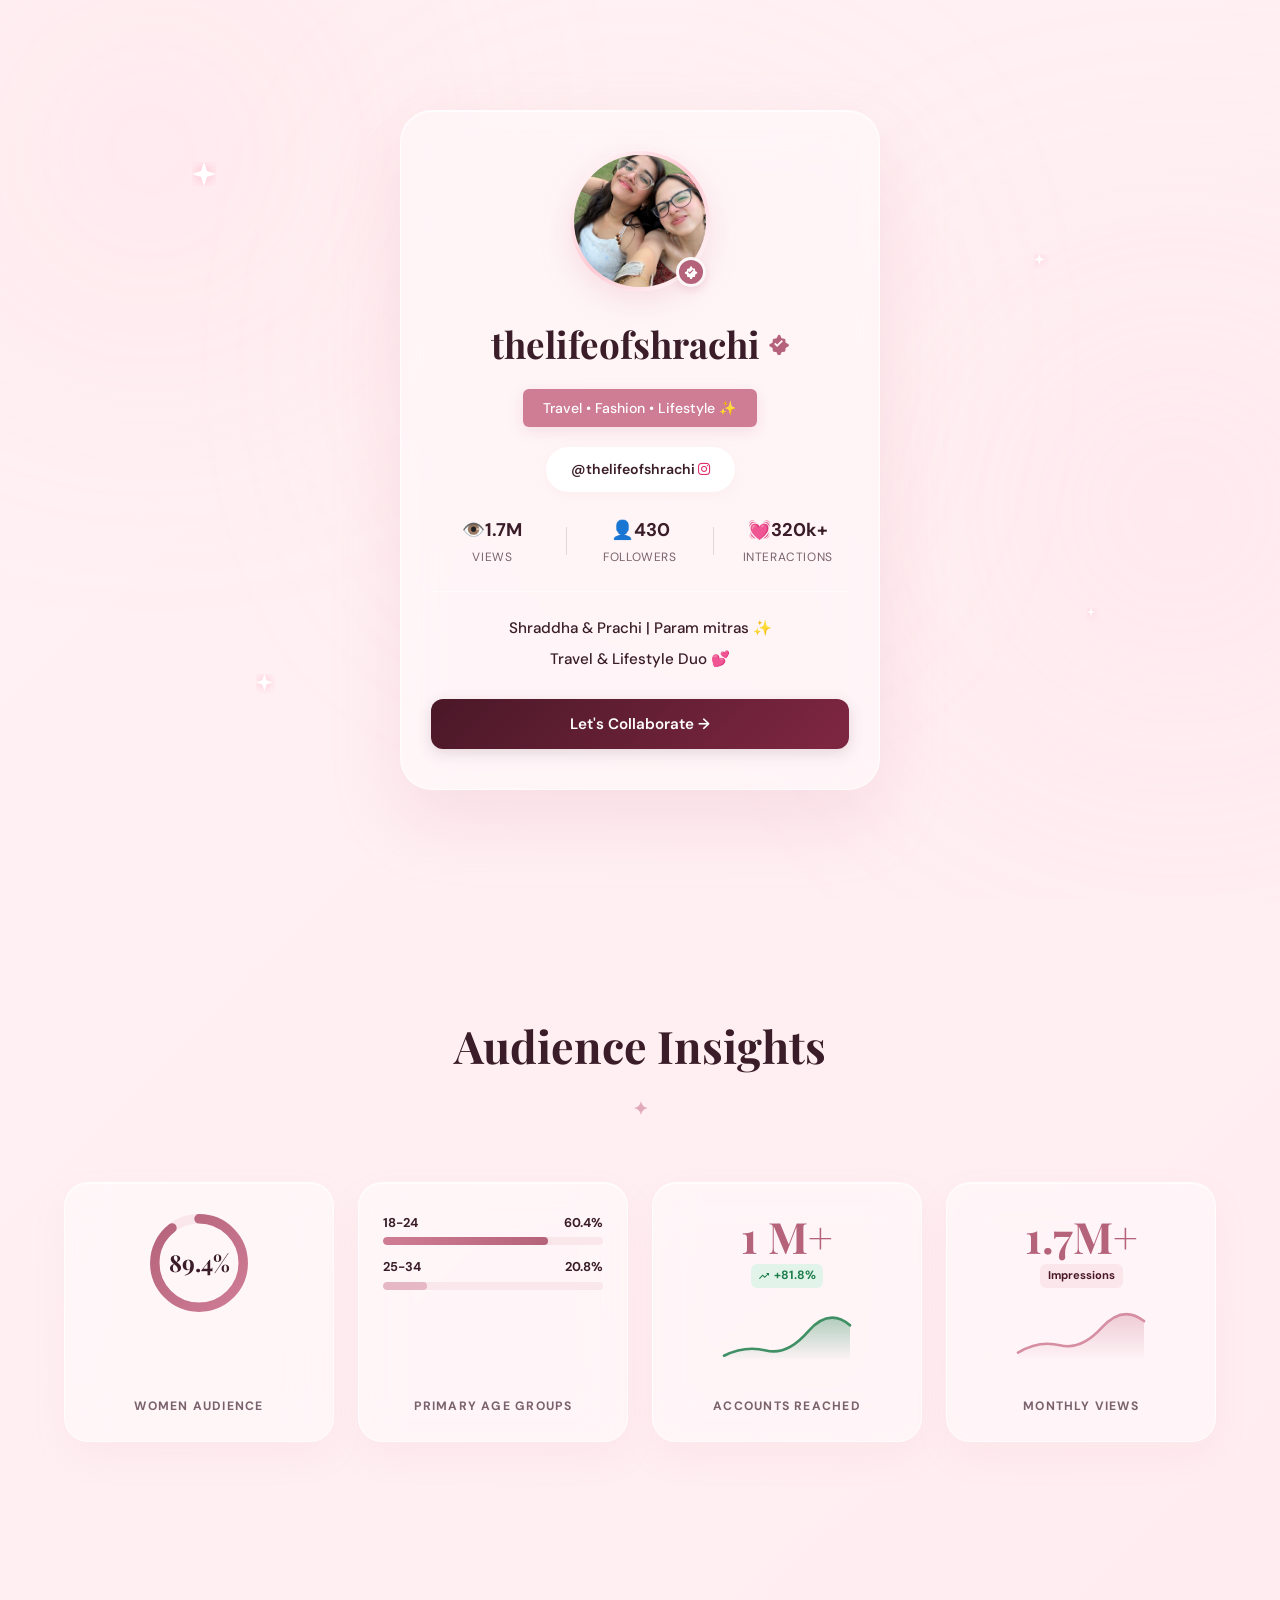
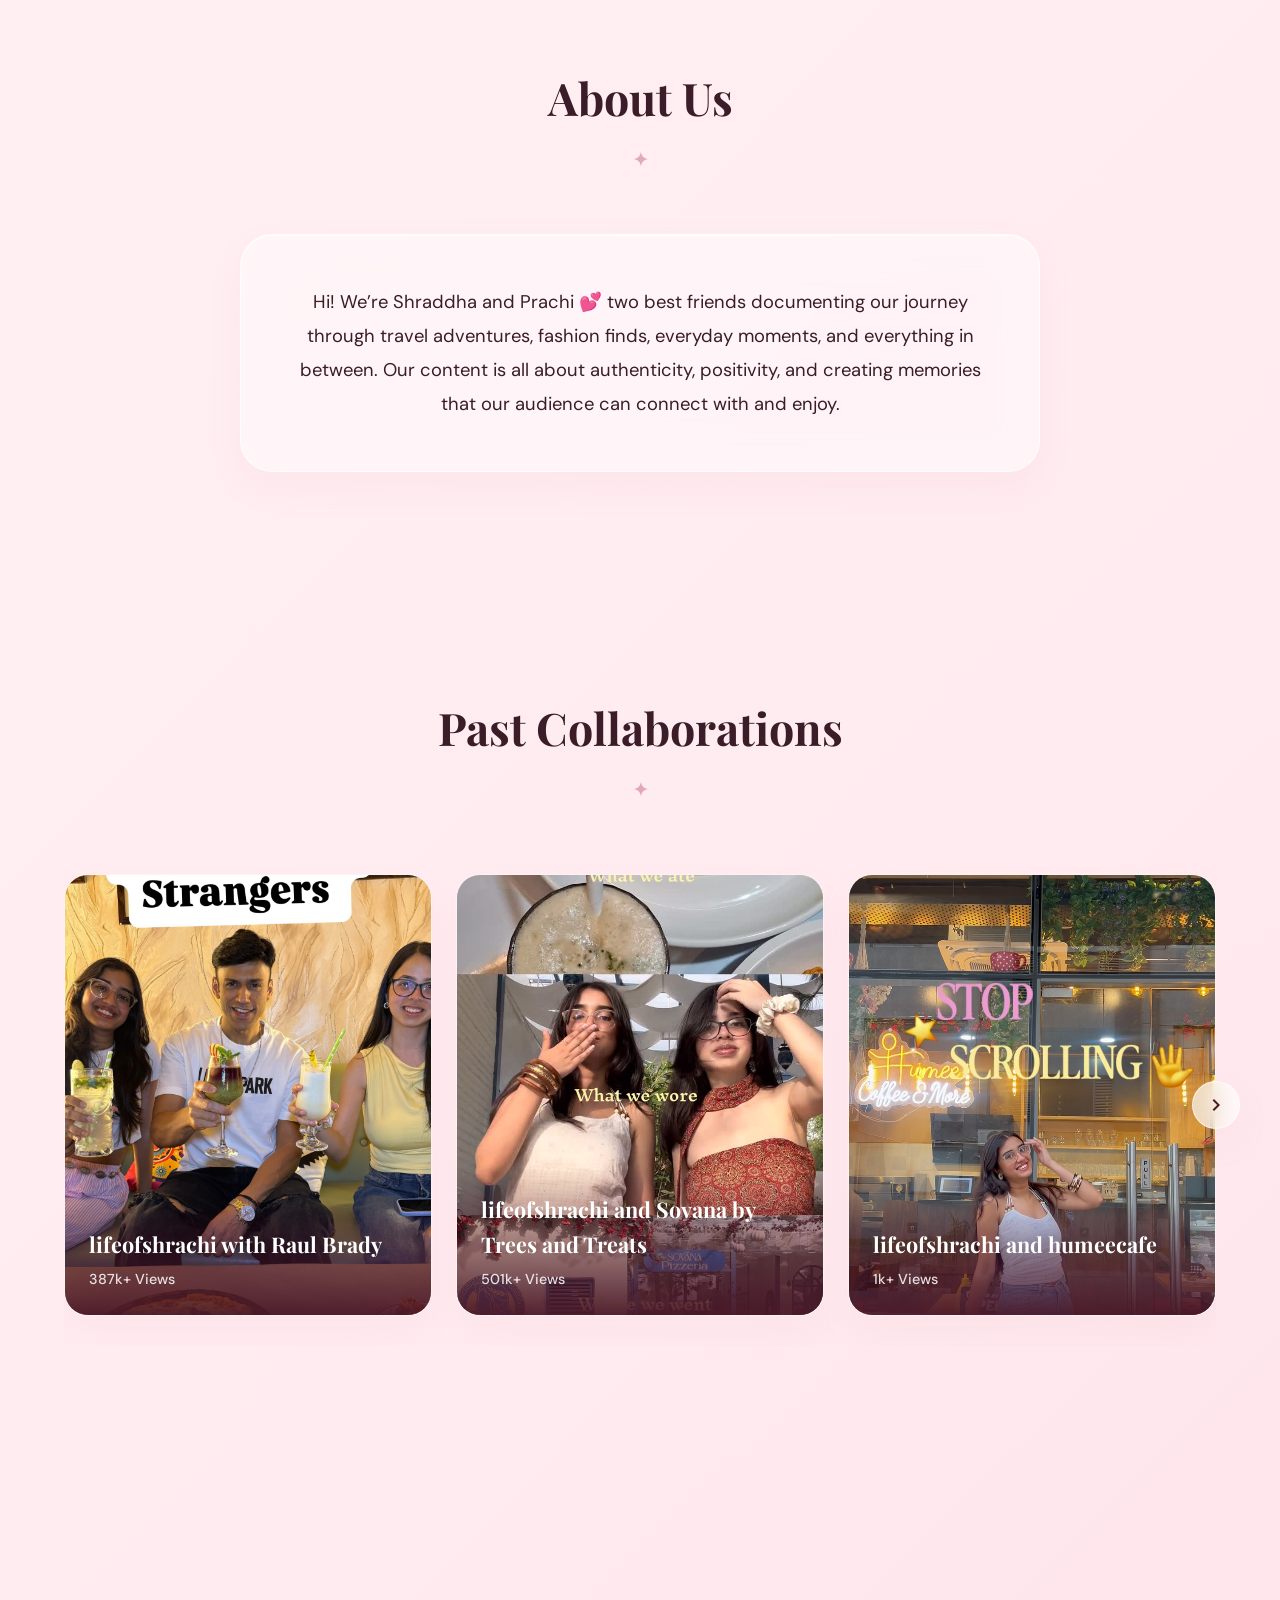
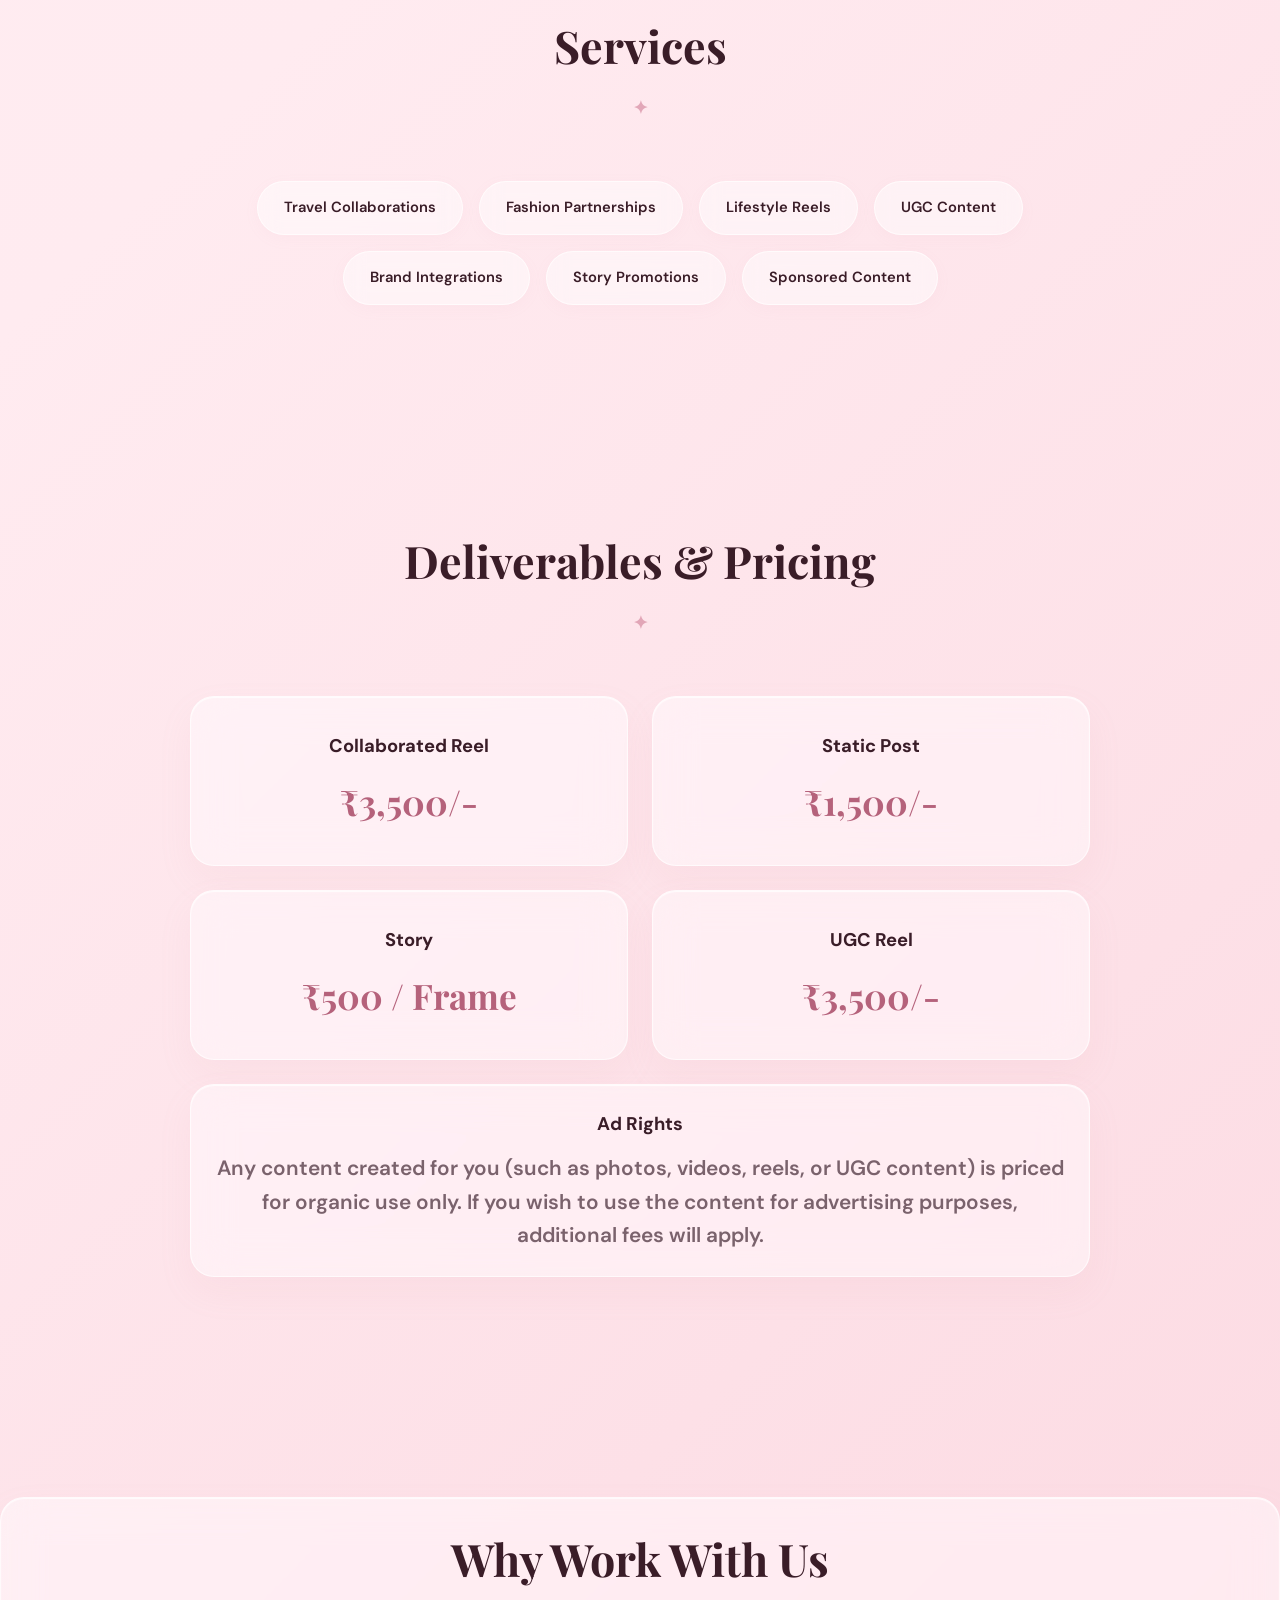
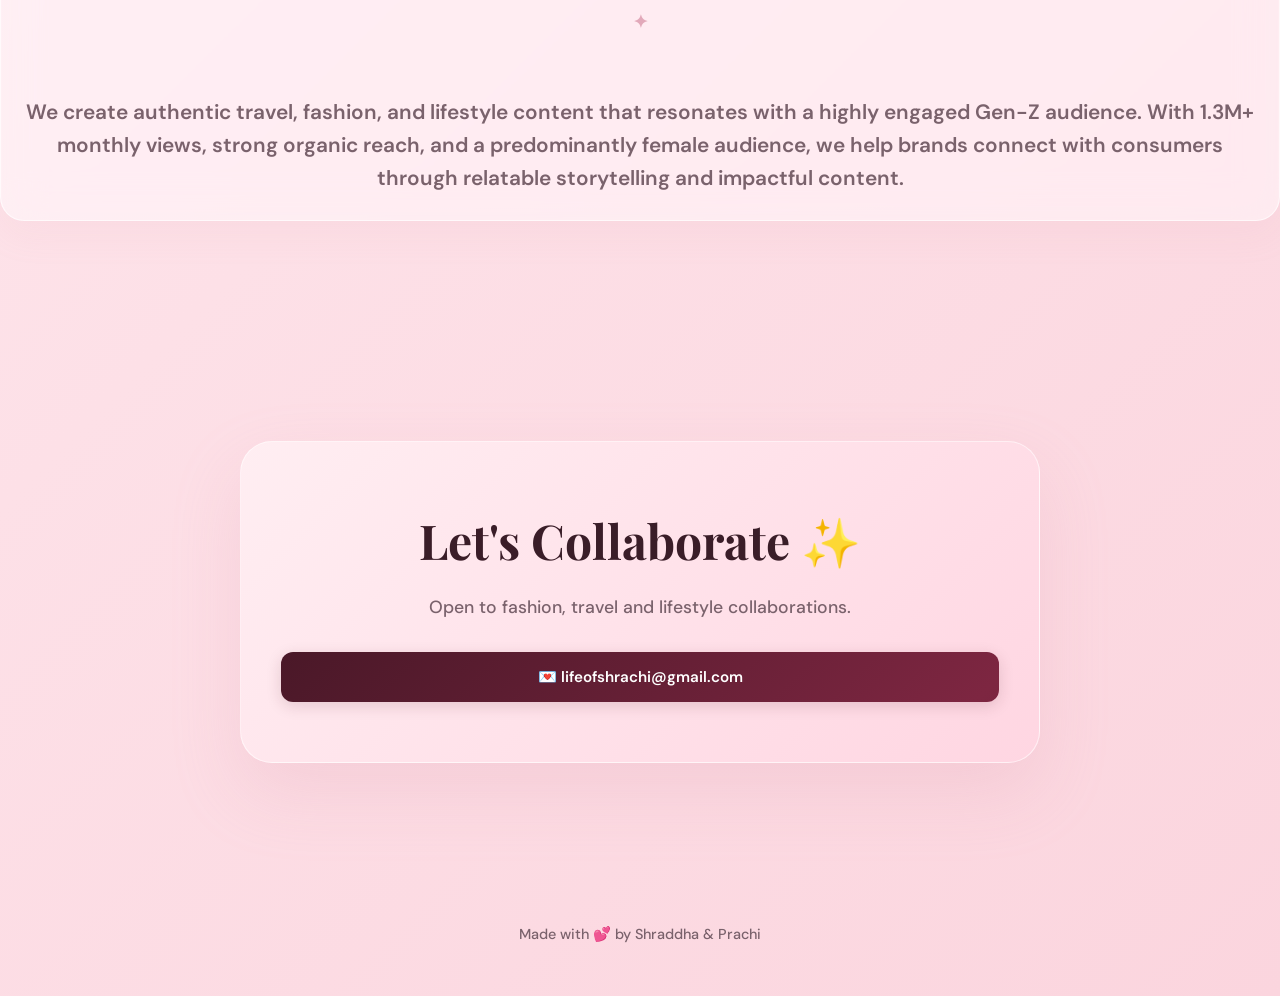
==== index.html @ a5fbb0be "content changes" ====
<!DOCTYPE html>
<html lang="en">

<head>

    <meta charset="UTF-8">

    <meta name="viewport" content="width=device-width, initial-scale=1.0">

    <title>
        thelifeofshrachi | Media Kit
    </title>

    <link rel="stylesheet" href="style.css">

    <link href="https://fonts.googleapis.com/css2?family=Playfair+Display:wght@400;600;700&family=DM+Sans:wght@300;400;500;600&display=swap" rel="stylesheet">

    <link rel="stylesheet" href="https://cdnjs.cloudflare.com/ajax/libs/font-awesome/6.5.1/css/all.min.css">

    <!-- favicon header below -->

    <link rel="icon" type="image/png" href="/favicon/favicon-96x96.png" sizes="96x96" />
    <link rel="icon" type="image/svg+xml" href="/favicon/favicon.svg" />
    <link rel="shortcut icon" href="/favicon/favicon.ico" />
    <link rel="apple-touch-icon" sizes="180x180" href="/favicon/favicon/apple-touch-icon.png" />
    <meta name="apple-mobile-web-app-title" content="MyWebSite" />
    <link rel="manifest" href="favicon/site.webmanifest" />
    
</head>

<body>

    <div class="ambient-orbs-container">
        <div class="ambient-orb orb-1"></div>
        <div class="ambient-orb orb-2"></div>
        <div class="ambient-orb orb-3"></div>
    </div>

    <!-- HERO SECTION -->

    <section class="hero">

        <div class="floating-sparkles">
            <!-- Custom SVG sparkles floating around the card -->
            <div class="sparkle sparkle-1">
                <svg viewBox="0 0 24 24" width="24" height="24">
                    <path fill="white" d="M12 0L15 9L24 12L15 15L12 24L9 15L0 12L9 9Z" />
                </svg>
            </div>
            <div class="sparkle sparkle-2">
                <svg viewBox="0 0 24 24" width="16" height="16">
                    <path fill="white" d="M8 0L10 6L16 8L10 10L8 16L6 10L0 8L6 6Z" />
                </svg>
            </div>
            <div class="sparkle sparkle-3">
                <svg viewBox="0 0 24 24" width="20" height="20">
                    <path fill="white" d="M10 0L12.5 7.5L20 10L12.5 12.5L10 20L7.5 12.5L0 10L7.5 7.5Z" />
                </svg>
            </div>
            <div class="sparkle sparkle-4">
                <svg viewBox="0 0 24 24" width="14" height="14">
                    <path fill="white" d="M7 0L8.75 5.25L14 7L8.75 8.75L7 14L5.25 8.75L0 7L5.25 5.25Z" />
                </svg>
            </div>
        </div>

        <div class="hero-card">
            <div class="avatar-container">
                <div class="avatar-wrap">
                    <img src="images/profilepic.jpeg" alt="thelifeofshrachi">
                </div>
                <div class="avatar-verified">
                    <svg viewBox="0 0 24 24" width="20" height="20" fill="currentColor">
                        <path
                            d="M12 2c-.6 0-1.1.4-1.3 1L9.7 5.1c-.2.5-.7.9-1.2 1L6.3 6.3c-.6.1-1.1.7-1.1 1.3l-.1 2.2c0 .5-.4 1-.9 1.2l-2 1c-.5.3-.8.8-.8 1.4s.3 1.1.8 1.4l2 1c.5.2.9.7.9 1.2l.1 2.2c0 .6.5 1.2 1.1 1.3l2.2.2c.5 0 1 .4 1.2.9l1 2.3c.3.5.8.8 1.4.8s1.1-.3 1.4-.8l1-2.3c.2-.5.7-.9 1.2-1l2.2-.2c.6-.1 1.1-.7 1.1-1.3l.1-2.2c0-.5.4-1 .9-1.2l2-1c.5-.3.8-.8.8-1.4s-.3-1.1-.8-1.4l-2-1c-.5-.2-.9-.7-.9-1.2l-.1-2.2c0-.6-.5-1.2-1.1-1.3l-2.2-.2c-.5 0-1-.4-1.2-.9l-1-2.3c-.3-.5-.8-.8-1.4-.8zm-2 13.4l-3.3-3.3 1.4-1.4 1.9 1.9 4.9-4.9 1.4 1.4-6.3 6.3z" />
                    </svg>
                </div>
            </div>

            <h1 class="hero-name">
                thelifeofshrachi
                <span class="verified">
                    <svg viewBox="0 0 24 24" width="24" height="24" fill="currentColor">
                        <path
                            d="M12 2c-.6 0-1.1.4-1.3 1L9.7 5.1c-.2.5-.7.9-1.2 1L6.3 6.3c-.6.1-1.1.7-1.1 1.3l-.1 2.2c0 .5-.4 1-.9 1.2l-2 1c-.5.3-.8.8-.8 1.4s.3 1.1.8 1.4l2 1c.5.2.9.7.9 1.2l.1 2.2c0 .6.5 1.2 1.1 1.3l2.2.2c.5 0 1 .4 1.2.9l1 2.3c.3.5.8.8 1.4.8s1.1-.3 1.4-.8l1-2.3c.2-.5.7-.9 1.2-1l2.2-.2c.6-.1 1.1-.7 1.1-1.3l.1-2.2c0-.5.4-1 .9-1.2l2-1c.5-.3.8-.8.8-1.4s-.3-1.1-.8-1.4l-2-1c-.5-.2-.9-.7-.9-1.2l-.1-2.2c0-.6-.5-1.2-1.1-1.3l-2.2-.2c-.5 0-1-.4-1.2-.9l-1-2.3c-.3-.5-.8-.8-1.4-.8zm-2 13.4l-3.3-3.3 1.4-1.4 1.9 1.9 4.9-4.9 1.4 1.4-6.3 6.3z" />
                    </svg>
                </span>
            </h1>

            <div class="hero-subtitle">
                Travel • Fashion • Lifestyle ✨
            </div>

            <div class="handle-wrap">
                <a href="https://instagram.com/thelifeofshrachi" target="_blank" class="handle-pill">
                    @thelifeofshrachi 
                    <i class="fab fa-instagram"></i>
                </a>
            </div>

            <div class="quick-stats">
                <div class="quick-stat">
                    <div class="stat-main">
                        <strong>👁️1.7M</strong>
                    </div>
                    <span>Views</span>
                </div>

                <div class="stat-divider"></div>

                <div class="quick-stat">
                    <div class="stat-main">
                        <strong>👤430</strong>
                    </div>
                    <span>Followers</span>
                </div>

                <div class="stat-divider"></div>

                <div class="quick-stat">
                    <div class="stat-main">
                        <strong>💓320k+</strong>
                    </div>
                    <span>Interactions</span>
                </div>
            </div>

            <div class="card-divider"></div>

            <div class="bio-text">
                <p>Shraddha & Prachi | Param mitras ✨</p>
                <p>Travel & Lifestyle Duo 💕</p>
            </div>

            <a href="https://ig.me/m/thelifeofshrachi"
            target="_blank"
            class="hero-btn">
            Let's Collaborate →
            </a>
        </div>

    </section>



    <!-- AUDIENCE -->

    <section class="audience-section reveal">

        <div class="container">

            <h2 class="section-title">

                Audience Insights

            </h2>

            <div class="audience-grid">

                <div class="audience-card demographic-card">

                    <div class="demographic-chart">
                        <svg viewBox="0 0 36 36" class="circular-chart rose">
                            <defs>
                                <linearGradient id="roseGradient" x1="0%" y1="0%" x2="100%" y2="100%">
                                    <stop offset="0%" stop-color="#b5627b" />
                                    <stop offset="100%" stop-color="#cf7c95" />
                                </linearGradient>
                            </defs>
                            <path class="circle-bg"
                                d="M18 2.0845 a 15.9155 15.9155 0 0 1 0 31.831 a 15.9155 15.9155 0 0 1 0 -31.831"
                                fill="none" />
                            <path class="circle" stroke="url(#roseGradient)" stroke-dasharray="89.4, 100"
                                d="M18 2.0845 a 15.9155 15.9155 0 0 1 0 31.831 a 15.9155 15.9155 0 0 1 0 -31.831"
                                fill="none" />
                        </svg>
                        <div class="chart-percentage">89.4%</div>
                    </div>

                    <p>
                        Women Audience
                    </p>

                </div>

                <div class="audience-card age-card">

                    <div class="age-distribution">
                        <div class="age-bar-wrap">
                            <div class="age-info">
                                <span class="age-label">18-24</span>
                                <span class="age-val">60.4%</span>
                            </div>
                            <div class="age-track">
                                <div class="age-bar bar-1"></div>
                            </div>
                        </div>
                        <div class="age-bar-wrap">
                            <div class="age-info">
                                <span class="age-label">25-34</span>
                                <span class="age-val">20.8%</span>
                            </div>
                            <div class="age-track">
                                <div class="age-bar bar-2"></div>
                            </div>
                        </div>
                    </div>

                    <p>
                        Primary Age Groups
                    </p>

                </div>

                <div class="audience-card stat-detail-card">

                    <div class="stat-highlight">
                        <div class="stat-num">1 M+</div>
                        <div class="stat-trend-wrap">
                            <svg class="trend-icon" viewBox="0 0 24 24" width="12" height="12" fill="currentColor">
                                <path d="M16 6l2.29 2.29-4.88 4.88-4-4L2 16.59 3.41 18l6-6 4 4 6.3-6.29L22 12V6h-6z" />
                            </svg>
                            <span>+81.8%</span>
                        </div>
                    </div>

                    <div class="stat-sparkline">
                        <svg viewBox="0 0 120 40" class="sparkline-chart green">
                            <defs>
                                <linearGradient id="greenSparkGradient" x1="0%" y1="0%" x2="0%" y2="100%">
                                    <stop offset="0%" stop-color="rgba(30, 126, 76, 0.4)" />
                                    <stop offset="100%" stop-color="rgba(30, 126, 76, 0)" />
                                </linearGradient>
                            </defs>
                            <path class="sparkline-fill" d="M0,35 Q20,25 40,30 T80,12 T120,6 L120,40 L0,40 Z"
                                fill="url(#greenSparkGradient)" />
                            <path class="sparkline-line" d="M0,35 Q20,25 40,30 T80,12 T120,6" fill="none"
                                stroke="#1e7e4c" stroke-width="2.5" stroke-linecap="round" />
                        </svg>
                    </div>

                    <p>
                        Accounts Reached
                    </p>

                </div>

                <div class="audience-card stat-detail-card">

                    <div class="stat-highlight">
                        <div class="stat-num">1.7M+</div>
                        <div class="stat-badge-wrap">
                            <span>Impressions</span>
                        </div>
                    </div>

                    <div class="stat-sparkline">
                        <svg viewBox="0 0 120 40" class="sparkline-chart rose">
                            <defs>
                                <linearGradient id="roseSparkGradient" x1="0%" y1="0%" x2="0%" y2="100%">
                                    <stop offset="0%" stop-color="rgba(207, 124, 149, 0.4)" />
                                    <stop offset="100%" stop-color="rgba(207, 124, 149, 0)" />
                                </linearGradient>
                            </defs>
                            <path class="sparkline-fill" d="M0,32 Q20,20 40,25 T80,8 T120,2 L120,40 L0,40 Z"
                                fill="url(#roseSparkGradient)" />
                            <path class="sparkline-line" d="M0,32 Q20,20 40,25 T80,8 T120,2" fill="none"
                                stroke="#cf7c95" stroke-width="2.5" stroke-linecap="round" />
                        </svg>
                    </div>

                    <p>
                        Monthly Views
                    </p>

                </div>

            </div>

        </div>

    </section>

    <!-- ABOUT -->

    <section class="about-section reveal">

        <div class="container">

            <h2 class="section-title">

                About Us

            </h2>

            <div class="about-card">

                <p>

                    Hi! We’re Shraddha and Prachi 💕 two best friends documenting our journey through travel
                    adventures,
                    fashion finds, everyday moments, and everything in between. Our content is all about authenticity,
                    positivity, and creating memories that our audience can connect with and enjoy.

                </p>

            </div>

        </div>

    </section>

    <!-- PAST COLLABORATIONS -->

    <section class="collaboration-section reveal">

        <div class="container carousel-container">

            <h2 class="section-title">

                Past Collaborations

            </h2>

            <div class="carousel-wrapper">
                <button class="carousel-btn prev-btn" aria-label="Previous Reel">
                    <svg viewBox="0 0 24 24" width="24" height="24">
                        <path fill="currentColor" d="M15.41 16.59L10.83 12l4.58-4.59L14 6l-6 6 6 6 1.41-1.41z"/>
                    </svg>
                </button>

                <div class="reels-carousel">

                    <!-- 1st REEL -->
                    <a href="https://www.instagram.com/reel/DY9oxuLJYmg/?utm_source=ig_web_copy_link&igsh=MzRlODBiNWFlZA=="
                        target="_blank" class="reel-card">
                        <img src="/images/reel1.jpg" alt="Reel">
                        <div class="reel-play-btn">
                            <svg viewBox="0 0 24 24" fill="currentColor" width="20" height="20">
                                <path d="M8 5v14l11-7z" />
                            </svg>
                        </div>
                        <div class="reel-content">
                            <h3>lifeofshrachi with Raul Brady</h3>
                            <p>387k+ Views</p>
                        </div>
                    </a>

                    <!-- 2nd REEL -->
                    <a href="https://www.instagram.com/reel/DYhq8gpTZqc/?utm_source=ig_web_copy_link&igsh=MzRlODBiNWFlZA=="
                        target="_blank" class="reel-card">
                        <img src="/images/reel2.jpg" alt="Reel">
                        <div class="reel-play-btn">
                            <svg viewBox="0 0 24 24" fill="currentColor" width="20" height="20">
                                <path d="M8 5v14l11-7z" />
                            </svg>
                        </div>
                        <div class="reel-content">
                            <h3>lifeofshrachi and Sovana by Trees and Treats</h3>
                            <p>501k+ Views</p>
                        </div>
                    </a>

                    <!-- 3rd REEL -->
                    <a href="https://www.instagram.com/reel/DaqIBjuzVlV/?utm_source=ig_web_copy_link&igsh=MzRlODBiNWFlZA=="
                        target="_blank" class="reel-card">
                        <img src="/images/reel3.jpg" alt="Reel">
                        <div class="reel-play-btn">
                            <svg viewBox="0 0 24 24" fill="currentColor" width="20" height="20">
                                <path d="M8 5v14l11-7z" />
                            </svg>
                        </div>
                        <div class="reel-content">
                            <h3>lifeofshrachi and humeecafe</h3>
                            <p>1k+ Views</p>
                        </div>
                    </a>

                    <!-- 4th REEL -->
                    <a href="https://www.instagram.com/reel/DcJWKwgzpjs/?utm_source=ig_web_copy_link&igsh=MzRlODBiNWFlZA==&igsi=MzRlODBiNWFlZA=="
                        target="_blank" class="reel-card">
                        <img src="/images/reel4.jpg" alt="Reel">
                        <div class="reel-play-btn">
                            <svg viewBox="0 0 24 24" fill="currentColor" width="20" height="20">
                                <path d="M8 5v14l11-7z" />
                            </svg>
                        </div>
                        <div class="reel-content">
                            <h3>lifeofshrachi and Café Roastique</h3>
                            <p>1k+ Views</p>
                        </div>
                    </a>

                    <!-- 5th REEL -->
                    <a href="https://www.instagram.com/reel/DcQwjjOzTO1/?utm_source=ig_web_copy_link&igsi=MzRlODBiNWFlZA=="
                        target="_blank" class="reel-card">
                        <img src="/images/reel5.jpg" alt="Reel">
                        <div class="reel-play-btn">
                            <svg viewBox="0 0 24 24" fill="currentColor" width="20" height="20">
                                <path d="M8 5v14l11-7z" />
                            </svg>
                        </div>
                        <div class="reel-content">
                            <h3>lifeofshrachi and Gimi Michi</h3>
                            <p>1k+ Views</p>
                        </div>
                    </a>

                    <!-- 6th REEL -->
                    <a href="https://www.instagram.com/reel/DcgijVbzdhU/?utm_source=ig_web_copy_link&igsi=MzRlODBiNWFlZA=="
                        target="_blank" class="reel-card">
                        <img src="/images/reel6.jpg" alt="Reel">
                        <div class="reel-play-btn">
                            <svg viewBox="0 0 24 24" fill="currentColor" width="20" height="20">
                                <path d="M8 5v14l11-7z" />
                            </svg>
                        </div>
                        <div class="reel-content">
                            <h3>lifeofshrachi and Gianis</h3>
                            <p>2.4k+ Views</p>
                        </div>
                    </a>

                </div>

                <button class="carousel-btn next-btn" aria-label="Next Reel">
                    <svg viewBox="0 0 24 24" width="24" height="24">
                        <path fill="currentColor" d="M8.59 16.58L13.17 12 8.59 7.41 10 6l6 6-6 6-1.41-1.42z"/>
                    </svg>
                </button>
            </div>

            <div class="swipe-indicator">← Swipe →</div>

        </div>

    </section>

    <!-- SERVICES -->

    <section class="services-section reveal">

        <div class="container">

            <h2 class="section-title">

                Services

            </h2>

            <div class="services-grid">

                <span>Travel Collaborations</span>

                <span>Fashion Partnerships</span>

                <span>Lifestyle Reels</span>

                <span>UGC Content</span>

                <span>Brand Integrations</span>

                <span>Story Promotions</span>

                <span>Sponsored Content</span>

            </div>

        </div>

    </section>

    <!-- DELIVERABLES -->

    <section class="pricing-section reveal">

        <div class="container">

            <h2 class="section-title">

                Deliverables & Pricing

            </h2>

            <div class="pricing-grid">

                <div class="price-card">
                    <h3>Collaborated Reel</h3>
                    <p>₹3,500/-</p>
                </div>

                <div class="price-card">
                    <h3>Static Post</h3>
                    <p>₹1,500/-</p>
                </div>

                <div class="price-card">
                    <h3>Story</h3>
                    <p>₹500 / Frame</p>
                </div>

                <div class="price-card">
                    <h3>UGC Reel</h3>
                    <p>₹3,500/-</p>
                </div>

                <div class="price-card full">
                    <h3>Ad Rights</h3>
                    <p>Any content created for you (such as photos, videos, reels, or UGC content)
                        is priced for organic use only. If you wish to use the content for advertising
                        purposes, additional fees will apply.
                    </p>
                </div>

            </div>

        </div>

    </section>

    <!-- WHY US -->

    <section class="why-section reveal">

        <div class="price-card full">

            <h2 class="section-title">
                Why Work With Us
            </h2>
            <p>
                We create authentic travel, fashion, and lifestyle content
                that resonates with a highly engaged Gen-Z audience. With 1.3M+
                monthly views, strong organic reach, and a predominantly female
                audience, we help brands connect with consumers through relatable
                storytelling and impactful content.
            </p>
        </div>

    </section>

    <!-- CONTACT -->

    <section id="contact" class="contact-section reveal">

        <div class="contact-card">

            <h2>
                Let's Collaborate ✨
            </h2>

            <p>
                Open to fashion,
                travel and lifestyle collaborations.
            </p>

            <a href="mailto:lifeofsrachi@gmail.com" target="_blank" class="contact-btn">
                💌 lifeofshrachi@gmail.com
            </a>

        </div>

    </section>

    <footer>

        <p>
            Made with 💕 by Shraddha & Prachi
        </p>

    </footer>

    <script src="script.js"></script>

</body>

</html>
---- style.css ----
@import url('https://fonts.googleapis.com/css2?family=Playfair+Display:ital,wght@0,400;0,600;0,700;1,400&family=DM+Sans:wght@300;400;500;600;700&display=swap');

/* ==========================================
   DESIGN TOKENS & VARIABLES
   ========================================== */
:root {
  --bg-gradient: linear-gradient(135deg, #fff2f4 0%, #ffebf0 50%, #fbd5de 100%);
  --accent: #cf7c95;
  --accent-hover: #b5627b;
  --accent-dark: #4a1828;
  --accent-dark-hover: #5d2033;
  --accent-light: #fbe6ec;
  
  --text-dark: #3a1d28;
  --text-muted: #7a626c;
  --white: #ffffff;
  
  --glass-bg: rgba(255, 255, 255, 0.48);
  --glass-border: rgba(255, 255, 255, 0.65);
  --glass-shadow: 0 15px 35px rgba(220, 150, 170, 0.08);
  --glass-shadow-lg: 0 30px 70px rgba(220, 150, 170, 0.2);
  
  --radius-lg: 32px;
  --radius-md: 24px;
  --radius-sm: 12px;
  --radius-pill: 999px;
  
  --font-serif: 'Playfair Display', serif;
  --font-sans: 'DM Sans', sans-serif;
}

/* ==========================================
   RESET & BASE STYLES
   ========================================== */
* {
  margin: 0;
  padding: 0;
  box-sizing: border-box;
}

html {
  scroll-behavior: smooth;
}

body {
  font-family: var(--font-sans);
  background: var(--bg-gradient);
  color: var(--text-dark);
  overflow-x: hidden;
  line-height: 1.6;
  position: relative;
}

/* Custom premium scrollbar */
::-webkit-scrollbar {
  width: 10px;
}
::-webkit-scrollbar-track {
  background: #fff2f4;
}
::-webkit-scrollbar-thumb {
  background: #ffd6e0;
  border-radius: 5px;
  border: 2px solid #fff2f4;
}
::-webkit-scrollbar-thumb:hover {
  background: var(--accent);
}

.container {
  max-width: 1200px;
  margin: auto;
  padding: 0 24px;
}

/* Typography styles */
h1, h2, h3 {
  color: var(--text-dark);
}

.section-title {
  font-family: var(--font-serif);
  font-size: 2.8rem;
  font-weight: 700;
  text-align: center;
  margin-bottom: 60px;
  position: relative;
}

.section-title::after {
  content: "✦";
  display: block;
  font-size: 1.1rem;
  color: var(--accent);
  margin-top: 12px;
  opacity: 0.6;
}

/* ==========================================
   BACKGROUND AMBIENT ORBS
   ========================================== */
.ambient-orbs-container {
  position: fixed;
  width: 100vw;
  height: 100vh;
  top: 0;
  left: 0;
  pointer-events: none;
  z-index: 0;
  overflow: hidden;
}

.ambient-orb {
  position: absolute;
  border-radius: 50%;
  filter: blur(140px);
  -webkit-filter: blur(140px);
  opacity: 0.45;
  transition: all 1s ease;
}

.orb-1 {
  width: 500px;
  height: 500px;
  background: radial-gradient(circle, rgba(255, 180, 200, 0.8) 0%, rgba(255, 180, 200, 0) 70%);
  top: -100px;
  left: -100px;
  animation: orb-drift-1 25s ease-in-out infinite alternate;
}

.orb-2 {
  width: 600px;
  height: 600px;
  background: radial-gradient(circle, rgba(253, 210, 225, 0.75) 0%, rgba(253, 210, 225, 0) 70%);
  bottom: 10%;
  right: -200px;
  animation: orb-drift-2 30s ease-in-out infinite alternate;
}

.orb-3 {
  width: 450px;
  height: 450px;
  background: radial-gradient(circle, rgba(255, 230, 220, 0.8) 0%, rgba(255, 230, 220, 0) 70%);
  top: 40%;
  left: 50%;
  transform: translate(-50%, -50%);
  animation: orb-drift-3 28s ease-in-out infinite alternate;
}

@keyframes orb-drift-1 {
  0% { transform: translate(0, 0) scale(1); }
  50% { transform: translate(120px, 80px) scale(1.1); }
  100% { transform: translate(-50px, 150px) scale(0.9); }
}

@keyframes orb-drift-2 {
  0% { transform: translate(0, 0) scale(1); }
  50% { transform: translate(-140px, -100px) scale(0.85); }
  100% { transform: translate(80px, -40px) scale(1.05); }
}

@keyframes orb-drift-3 {
  0% { transform: translate(-50%, -50%) translate(0, 0); }
  50% { transform: translate(-50%, -50%) translate(-90px, 60px) scale(1.08); }
  100% { transform: translate(-50%, -50%) translate(90px, -60px) scale(0.92); }
}

/* ==========================================
   SPARKLE KEYFRAME ANIMATIONS
   ========================================== */
@keyframes float-sparkle-1 {
  0%, 100% {
    transform: translateY(0) scale(1) rotate(0deg);
    opacity: 0.5;
  }
  50% {
    transform: translateY(-20px) scale(1.15) rotate(15deg);
    opacity: 0.9;
  }
}

@keyframes float-sparkle-2 {
  0%, 100% {
    transform: translateY(0) scale(0.9) rotate(0deg);
    opacity: 0.4;
  }
  50% {
    transform: translateY(18px) scale(1.1) rotate(-12deg);
    opacity: 0.8;
  }
}

/* ==========================================
   HERO & CREATOR CARD
   ========================================== */
.hero {
  min-height: 100vh;
  display: flex;
  flex-direction: column;
  justify-content: center;
  align-items: center;
  position: relative;
  padding: 80px 20px;
  overflow: hidden;
}

.floating-sparkles {
  position: absolute;
  inset: 0;
  pointer-events: none;
  z-index: 1;
}

.sparkle {
  position: absolute;
}

.sparkle svg path {
  fill: #fff;
  filter: drop-shadow(0 0 6px rgba(255, 170, 190, 0.9));
}

.sparkle-1 {
  top: 18%;
  left: 15%;
  animation: float-sparkle-1 6s ease-in-out infinite;
}

.sparkle-2 {
  top: 28%;
  right: 18%;
  animation: float-sparkle-2 8s ease-in-out infinite;
}

.sparkle-3 {
  bottom: 22%;
  left: 20%;
  animation: float-sparkle-2 7s ease-in-out infinite;
}

.sparkle-4 {
  bottom: 30%;
  right: 14%;
  animation: float-sparkle-1 5s ease-in-out infinite;
}

/* Glassmorphic card styling */
.hero-card {
  background: var(--glass-bg);
  backdrop-filter: blur(20px) saturate(180%);
  -webkit-backdrop-filter: blur(20px) saturate(180%);
  border: 1px solid var(--glass-border);
  box-shadow: 
    inset 0 1px 1px rgba(255, 255, 255, 0.8),
    var(--glass-shadow-lg);
  border-radius: var(--radius-lg);
  width: 100%;
  max-width: 480px;
  padding: 40px 30px;
  display: flex;
  flex-direction: column;
  align-items: center;
  position: relative;
  z-index: 2;
  text-align: center;
  transition: border-color 0.3s ease, box-shadow 0.3s ease;
}

.hero-card:hover {
  border-color: rgba(255, 255, 255, 0.85);
  box-shadow: 
    inset 0 1px 1px rgba(255, 255, 255, 0.9),
    0 35px 80px rgba(220, 150, 170, 0.26);
}

.card-badge {
  background: var(--accent-light);
  color: var(--accent-dark);
  font-size: 0.72rem;
  font-weight: 700;
  letter-spacing: 0.08em;
  padding: 6px 14px;
  border-radius: 6px;
  margin-bottom: 25px;
  text-transform: uppercase;
}

/* Avatar details */
.avatar-container {
  position: relative;
  margin-bottom: 24px;
}

.avatar-wrap {
  width: 140px;
  height: 140px;
  border-radius: 50%;
  padding: 4px;
  background: linear-gradient(135deg, white, #ffcad4, white);
  box-shadow: 0 10px 30px rgba(220, 150, 170, 0.25);
  overflow: hidden;
}

.avatar-wrap img {
  width: 100%;
  height: 100%;
  object-fit: cover;
  border-radius: 50%;
}

.avatar-verified {
  position: absolute;
  bottom: 4px;
  right: 4px;
  background: var(--accent-hover);
  color: var(--white);
  width: 30px;
  height: 30px;
  border-radius: 50%;
  display: flex;
  align-items: center;
  justify-content: center;
  border: 3px solid rgba(255, 255, 255, 0.95);
  box-shadow: 0 4px 10px rgba(220, 150, 170, 0.3);
}

.avatar-verified svg {
  width: 14px;
  height: 14px;
}

/* Typography styles inside card */
.hero-name {
  font-family: var(--font-serif);
  font-size: 2.3rem;
  font-weight: 700;
  display: flex;
  align-items: center;
  justify-content: center;
  gap: 8px;
  margin-bottom: 15px;
}

.hero-name .verified {
  color: var(--accent-hover);
  display: inline-flex;
  align-items: center;
}

.hero-name .verified svg {
  width: 22px;
  height: 22px;
}

.hero-subtitle {
  background: var(--accent);
  color: var(--white);
  font-size: 0.88rem;
  font-weight: 500;
  padding: 8px 20px;
  border-radius: 6px;
  margin-bottom: 20px;
  box-shadow: 0 4px 15px rgba(207, 124, 149, 0.2);
}

.handle-wrap {
  margin-bottom: 24px;
}

.handle-pill {
  display: inline-block;
  background: var(--white);
  color: var(--text-dark);
  font-size: 0.88rem;
  font-weight: 600;
  padding: 10px 24px;
  border-radius: var(--radius-pill);
  text-decoration: none;
  box-shadow: 0 4px 15px rgba(220, 150, 170, 0.08);
  transition: all 0.3s ease;
  border: 1px solid rgba(255, 255, 255, 0.8);
}

.handle-pill:hover {
  transform: translateY(-2px);
  box-shadow: 0 6px 20px rgba(220, 150, 170, 0.18);
  border-color: rgba(207, 124, 149, 0.3);
}

.handle-pill .fa-instagram{

    color:#E1306C;
    transition:.3s;
}

.handle-pill:hover .fa-instagram{

    transform:scale(1.15);
}

/* Card Stats */
.quick-stats {
  display: flex;
  align-items: center;
  justify-content: center;
  gap: 12px;
  width: 100%;
  margin-bottom: 24px;
}

.quick-stat {
  flex: 1;
  text-align: center;
  display: flex;
  flex-direction: column;
  align-items: center;
}

.stat-main {
  display: flex;
  align-items: center;
  justify-content: center;
  gap: 6px;
}

.stat-icon {
  color: var(--accent);
  flex-shrink: 0;
}

.quick-stat strong {
  font-family: var(--font-sans);
  font-size: 1.15rem;
  font-weight: 700;
  color: var(--text-dark);
}

.quick-stat span {
  font-size: 0.75rem;
  color: var(--text-muted);
  text-transform: uppercase;
  letter-spacing: 0.05em;
  margin-top: 3px;
}

.stat-divider {
  width: 1px;
  height: 28px;
  background: rgba(122, 98, 108, 0.2);
}

.card-divider {
  width: 100%;
  height: 1px;
  background: rgba(255, 255, 255, 0.6);
  margin-bottom: 24px;
}

.bio-text {
  text-align: center;
  margin-bottom: 28px;
}

.bio-text p {
  font-size: 0.95rem;
  color: var(--text-dark);
  font-weight: 500;
  margin-bottom: 6px;
}

.bio-text p:last-child {
  margin-bottom: 0;
}

.hero-btn, .contact-btn {
  display: inline-block;
  width: 100%;
  background: linear-gradient(135deg, #4a1828 0%, #7d2641 50%, #4a1828 100%);
  background-size: 200% auto;
  color: var(--white);
  text-align: center;
  font-weight: 600;
  font-size: 0.95rem;
  padding: 13px 30px;
  border-radius: 12px;
  text-decoration: none;
  transition: all 0.4s ease;
  box-shadow: 0 4px 15px rgba(74, 24, 40, 0.15);
}

.hero-btn:hover, .contact-btn:hover {
  background-position: right center;
  transform: translateY(-2px);
  box-shadow: 0 8px 25px rgba(74, 24, 40, 0.3);
}

/* ==========================================
   SCROLL REVEAL & CORE SECTIONS
   ========================================== */
section {
  padding: 110px 0;
  position: relative;
  z-index: 2;
}

.reveal {
  opacity: 0;
  transform: translateY(45px);
  transition: all 0.8s cubic-bezier(0.25, 0.8, 0.25, 1);
}

.reveal.active {
  opacity: 1;
  transform: translateY(0);
}

/* Frosted glass template for all standard cards */
.stat-card, .audience-card, .about-card, .price-card, .why-card, .contact-card {
  background: var(--glass-bg);
  backdrop-filter: blur(20px) saturate(160%);
  -webkit-backdrop-filter: blur(20px) saturate(160%);
  border: 1px solid var(--glass-border);
  box-shadow: 
    inset 0 1px 1px rgba(255, 255, 255, 0.8),
    var(--glass-shadow);
  transition: all 0.4s cubic-bezier(0.165, 0.84, 0.44, 1);
}

/* ==========================================
   STATS SECTION (BY THE NUMBERS)
   ========================================== */
.stats-grid {
  display: grid;
  grid-template-columns: repeat(4, 1fr);
  gap: 24px;
}

.stat-card {
  padding: 35px 25px;
  border-radius: var(--radius-md);
  text-align: center;
}

.stat-card:hover {
  transform: translateY(-6px);
  background: rgba(255, 255, 255, 0.6);
  box-shadow: var(--glass-shadow-lg);
  border-color: rgba(255, 255, 255, 0.85);
}

.stat-card h3 {
  font-family: var(--font-serif);
  font-size: 2.6rem;
  color: var(--accent-hover);
  margin-bottom: 8px;
  font-weight: 700;
}

.stat-card p {
  font-size: 0.9rem;
  font-weight: 600;
  color: var(--text-muted);
  text-transform: uppercase;
  letter-spacing: 0.05em;
}

/* ==========================================
   AUDIENCE SECTION
   ========================================== */
.audience-grid {
  display: grid;
  grid-template-columns: repeat(4, 1fr);
  gap: 24px;
}

.audience-card {
  padding: 30px 24px 24px 24px;
  border-radius: var(--radius-md);
  text-align: center;
  display: flex;
  flex-direction: column;
  justify-content: space-between;
  min-height: 260px;
  position: relative;
  overflow: hidden;
}

.audience-card:hover {
  transform: translateY(-6px);
  background: rgba(255, 255, 255, 0.6);
  box-shadow: var(--glass-shadow-lg);
  border-color: rgba(255, 255, 255, 0.85);
}

.audience-card > p {
  font-size: 0.76rem;
  font-weight: 700;
  color: var(--text-muted);
  text-transform: uppercase;
  letter-spacing: 0.1em;
  margin-top: 15px;
}

/* Demographics SVG Ring Chart */
.demographic-chart {
  position: relative;
  width: 100px;
  height: 100px;
  margin: 0 auto;
  display: flex;
  align-items: center;
  justify-content: center;
}

.circular-chart {
  width: 100%;
  height: 100%;
}

.circular-chart .circle-bg {
  stroke: rgba(220, 150, 170, 0.15);
  stroke-width: 3.4;
}

.circular-chart .circle {
  stroke-width: 3.4;
  stroke-linecap: round;
  transition: stroke-dasharray 1s ease;
}

.chart-percentage {
  position: absolute;
  font-family: var(--font-serif);
  font-size: 1.45rem;
  font-weight: 700;
  color: var(--text-dark);
}

/* Age Distribution Progress Bars */
.age-distribution {
  width: 100%;
  text-align: left;
  display: flex;
  flex-direction: column;
  gap: 12px;
}

.age-bar-wrap {
  width: 100%;
}

.age-info {
  display: flex;
  justify-content: space-between;
  font-size: 0.8rem;
  font-weight: 700;
  color: var(--text-dark);
  margin-bottom: 4px;
}

.age-track {
  width: 100%;
  height: 8px;
  background: rgba(220, 150, 170, 0.15);
  border-radius: var(--radius-pill);
  overflow: hidden;
}

.age-bar {
  height: 100%;
  border-radius: var(--radius-pill);
  transition: width 1s cubic-bezier(0.25, 0.8, 0.25, 1);
}

.age-bar.bar-1 {
  width: 75%;
  background: linear-gradient(90deg, var(--accent) 0%, var(--accent-hover) 100%);
  box-shadow: 0 2px 6px rgba(207, 124, 149, 0.2);
}

.age-bar.bar-2 {
  width: 20%;
  background: rgba(207, 124, 149, 0.45);
}

/* Stat Highlight Layouts */
.stat-highlight {
  display: flex;
  flex-direction: column;
  align-items: center;
  justify-content: center;
  height: 75px;
}

.stat-highlight .stat-num {
  font-family: var(--font-serif);
  font-size: 2.7rem;
  font-weight: 700;
  color: var(--accent-hover);
  line-height: 1.1;
}

.stat-trend-wrap {
  display: flex;
  align-items: center;
  gap: 4px;
  background: #e2f4ea;
  color: #1e7e4c;
  font-size: 0.75rem;
  font-weight: 700;
  padding: 2px 7px;
  border-radius: 6px;
  margin-top: 4px;
}

.stat-badge-wrap {
  background: var(--accent-light);
  color: var(--accent-dark);
  font-size: 0.7rem;
  font-weight: 700;
  padding: 3px 8px;
  border-radius: 6px;
  margin-top: 4px;
}

/* Stat Sparklines */
.stat-sparkline {
  width: 100%;
  height: 42px;
  margin-top: 10px;
  opacity: 0.85;
  transition: opacity 0.3s ease;
}

.audience-card:hover .stat-sparkline {
  opacity: 1;
}

.sparkline-chart {
  width: 100%;
  height: 100%;
  display: block;
  overflow: visible;
  letter-spacing: 0.03em;
  text-transform: uppercase;
}

/* ==========================================
   ABOUT US SECTION
   ========================================== */
.about-card {
  max-width: 800px;
  margin: auto;
  padding: 50px 40px;
  border-radius: var(--radius-lg);
  text-align: center;
}

.about-card p {
  font-size: 1.15rem;
  line-height: 1.85;
  color: var(--text-dark);
  font-weight: 400;
}

/* ==========================================
   PAST COLLABORATIONS
   ========================================== */
.carousel-container {
  display: flex;
  flex-direction: column;
  align-items: center;
  position: relative;
  width: 100%;
}

.carousel-wrapper {
  position: relative;
  width: 100%;
  display: flex;
  align-items: center;
}

.reels-carousel {
  display: flex;
  overflow-x: auto;
  scroll-snap-type: x mandatory;
  scroll-behavior: smooth;
  gap: 24px;
  width: 100%;
  padding: 10px 0 25px 0; /* Padding so cards don't clip when scaling on hover */
  scrollbar-width: none; /* Hide scrollbar on Firefox */
}

.reels-carousel::-webkit-scrollbar {
  display: none; /* Hide scrollbar on Chrome, Safari, and Opera */
}

.reel-card {
  flex: 0 0 calc(33.333% - 16px); /* 3 cards fit side-by-side on desktop */
  scroll-snap-align: start;
  position: relative;
  display: block;
  background: rgba(240, 210, 218, 0.7);
  border-radius: var(--radius-md);
  overflow: hidden;
  box-shadow: var(--glass-shadow);
  transition: all 0.4s cubic-bezier(0.165, 0.84, 0.44, 1);
  text-decoration: none;
  border: 1px solid var(--glass-border);
  margin-bottom: 5px;
}

.carousel-btn {
  position: absolute;
  top: 50%;
  transform: translateY(-50%);
  background: rgba(255, 255, 255, 0.65);
  backdrop-filter: blur(12px);
  -webkit-backdrop-filter: blur(12px);
  border: 1px solid var(--glass-border);
  color: var(--accent-dark);
  width: 48px;
  height: 48px;
  border-radius: 50%;
  display: flex;
  align-items: center;
  justify-content: center;
  cursor: pointer;
  z-index: 10;
  opacity: 0; /* JS will toggle visibility, starting hidden */
  pointer-events: none;
  transition: opacity 0.3s ease, transform 0.3s cubic-bezier(0.175, 0.885, 0.32, 1.275), background-color 0.3s ease, color 0.3s ease;
  box-shadow: var(--glass-shadow);
}

.carousel-btn svg {
  display: block;
}

.carousel-btn:hover {
  background-color: var(--accent-dark);
  color: var(--white);
  transform: translateY(-50%) scale(1.1);
}

.prev-btn {
  left: -24px;
}

.next-btn {
  right: -24px;
}

.swipe-indicator {
  display: inline-block;
  margin-top: 5px;
  padding: 8px 18px;
  background: rgba(255, 255, 255, 0.65);
  backdrop-filter: blur(10px);
  -webkit-backdrop-filter: blur(10px);
  border: 1px solid var(--glass-border);
  border-radius: var(--radius-pill);
  color: var(--accent-dark);
  font-size: 0.82rem;
  font-weight: 600;
  letter-spacing: 0.05em;
  box-shadow: var(--glass-shadow);
  opacity: 1;
  transition: opacity 0.8s ease, transform 0.8s ease;
  animation: swipe-hint 1.8s ease-in-out infinite;
  z-index: 5;
  pointer-events: none;
}

.swipe-indicator.fade-out {
  opacity: 0;
  transform: translateY(8px);
}

@keyframes swipe-hint {
  0%, 100% { transform: translateX(0); }
  25% { transform: translateX(-4px); }
  75% { transform: translateX(4px); }
}

.reel-card:hover {
  transform: translateY(-8px);
  box-shadow: var(--glass-shadow-lg);
}

.reel-card img {
  width: 100%;
  height: 440px;
  object-fit: cover;
  display: block;
  transition: transform 0.6s cubic-bezier(0.25, 0.8, 0.25, 1);
}

.reel-card:hover img {
  transform: scale(1.05);
}

/* Play button hover trigger */
.reel-play-btn {
  position: absolute;
  top: 50%;
  left: 50%;
  transform: translate(-50%, -50%) scale(0.7);
  width: 56px;
  height: 56px;
  background: rgba(255, 255, 255, 0.9);
  border-radius: 50%;
  display: flex;
  align-items: center;
  justify-content: center;
  opacity: 0;
  color: var(--accent-dark);
  box-shadow: 0 10px 25px rgba(74, 24, 40, 0.25);
  transition: all 0.4s cubic-bezier(0.175, 0.885, 0.32, 1.275);
  z-index: 3;
}

.reel-play-btn svg {
  margin-left: 2px;
}

.reel-card:hover .reel-play-btn {
  opacity: 1;
  transform: translate(-50%, -50%) scale(1);
}

.reel-content {
  position: absolute;
  bottom: 0;
  left: 0;
  right: 0;
  background: linear-gradient(to top, rgba(74, 24, 40, 0.95) 0%, rgba(74, 24, 40, 0.4) 65%, transparent 100%);
  padding: 24px;
  color: var(--white);
  transition: all 0.3s ease;
  z-index: 2;
}

.reel-content h3 {
  font-family: var(--font-serif);
  font-size: 1.35rem;
  margin-bottom: 6px;
  color: var(--white);
}

.reel-content p {
  font-size: 0.9rem;
  color: rgba(255, 255, 255, 0.85);
  font-weight: 500;
}

/* ==========================================
   SERVICES SECTION
   ========================================== */
.services-grid {
  display: flex;
  flex-wrap: wrap;
  gap: 16px;
  justify-content: center;
  max-width: 900px;
  margin: auto;
}

.services-grid span {
  background: var(--glass-bg);
  backdrop-filter: blur(10px);
  -webkit-backdrop-filter: blur(10px);
  border: 1px solid var(--glass-border);
  padding: 14px 26px;
  border-radius: var(--radius-pill);
  font-weight: 600;
  font-size: 0.92rem;
  color: var(--text-dark);
  box-shadow: 0 4px 15px rgba(220, 150, 170, 0.05);
  transition: all 0.3s cubic-bezier(0.25, 0.8, 0.25, 1);
  cursor: default;
}

.services-grid span:hover {
  background: var(--accent);
  color: var(--white);
  transform: translateY(-3px);
  box-shadow: 0 8px 20px rgba(207, 124, 149, 0.25);
  border-color: var(--accent);
}

/* ==========================================
   DELIVERABLES & PRICING
   ========================================== */
.pricing-grid {
  display: grid;
  grid-template-columns: repeat(2, 1fr);
  gap: 24px;
  max-width: 900px;
  margin: auto;
}

.price-card {
  padding: 35px;
  border-radius: var(--radius-md);
  text-align: center;
}

.price-card:hover {
  transform: translateY(-5px);
  background: rgba(255, 255, 255, 0.6);
  box-shadow: var(--glass-shadow-lg);
  border-color: rgba(255, 255, 255, 0.85);
}

.price-card h3 {
  font-size: 1.15rem;
  font-weight: 700;
  margin-bottom: 12px;
  color: var(--text-dark);
}

.price-card p {
  font-family: var(--font-serif);
  font-size: 2.2rem;
  color: var(--accent-hover);
  font-weight: 700;
}

.price-card.full {
  grid-column: 1 / -1;
  padding: 25px;
}

.price-card.full p {
  font-size: 1.3rem;
  font-family: var(--font-sans);
  font-weight: 600;
  color: var(--text-muted);
}

/* ==========================================
   WHY WORK WITH US
   ========================================== */
.why-grid {
  display: grid;
  grid-template-columns: repeat(4, 1fr);
  gap: 24px;
}

.why-card {
  padding: 35px 25px;
  border-radius: var(--radius-md);
  text-align: left; /* aligned left to match large offset numbers */
  font-weight: 700;
  color: var(--text-dark);
  font-size: 0.95rem;
  min-height: 120px;
  position: relative;
  overflow: hidden;
  display: flex;
  align-items: flex-end; /* push text down */
}

.why-card p {
  position: relative;
  z-index: 2;
  max-width: 80%;
  line-height: 1.3;
}

.why-num {
  position: absolute;
  top: -12px;
  right: -5px;
  font-family: var(--font-serif);
  font-size: 5.5rem;
  font-weight: 700;
  color: var(--accent-dark);
  opacity: 0.05;
  line-height: 1;
  pointer-events: none;
  user-select: none;
  transition: all 0.4s cubic-bezier(0.165, 0.84, 0.44, 1);
  z-index: 1;
}

.why-card:hover {
  transform: translateY(-5px);
  background: rgba(255, 255, 255, 0.6);
  box-shadow: var(--glass-shadow-lg);
  border-color: rgba(255, 255, 255, 0.85);
}

.why-card:hover .why-num {
  transform: scale(1.08) rotate(5deg);
  opacity: 0.08;
  color: var(--accent);
}

/* ==========================================
   CONTACT SECTION
   ========================================== */
.contact-card {
  max-width: 800px;
  margin: auto;
  padding: 60px 40px;
  border-radius: var(--radius-lg);
  text-align: center;
  background: linear-gradient(135deg, #ffeef2 0%, #ffd6e2 100%);
  border: 1px solid rgba(255, 255, 255, 0.6);
  box-shadow: var(--glass-shadow-lg);
}

.contact-card h2 {
  font-family: var(--font-serif);
  font-size: 3rem;
  font-weight: 700;
  margin-bottom: 15px;
}

.contact-card p {
  font-size: 1.1rem;
  font-weight: 500;
  color: var(--text-muted);
  margin-bottom: 30px;
}

/* ==========================================
   FOOTER
   ========================================== */
footer {
  padding: 50px 20px;
  text-align: center;
  color: var(--text-muted);
  font-weight: 500;
  font-size: 0.9rem;
}

footer p {
  display: flex;
  align-items: center;
  justify-content: center;
  gap: 6px;
}

/* ==========================================
   RESPONSIVE LAYOUTS - TABLET
   ========================================== */
@media (max-width: 992px) {
  .section-title {
    font-size: 2.4rem;
  }
  
  .stats-grid,
  .audience-grid,
  .why-grid {
    grid-template-columns: repeat(2, 1fr);
    gap: 20px;
  }
  
  .reels-carousel .reel-card {
    flex: 0 0 calc(50% - 12px); /* fits 2 in a row on tablet */
  }
}

/* ==========================================
   RESPONSIVE LAYOUTS - MOBILE
   ========================================== */
@media (max-width: 768px) {
  section {
    padding: 80px 0;
  }
  
  .hero-card {
    padding: 30px 20px;
  }
  
  .hero-name {
    font-size: 2rem;
  }
  
  .stats-grid,
  .audience-grid,
  .pricing-grid,
  .why-grid {
    grid-template-columns: 1fr;
    gap: 20px;
  }

  .reels-carousel .reel-card {
    flex: 0 0 100%; /* fits 1 in a row on mobile */
  }

  .prev-btn {
    left: -12px;
  }
  .next-btn {
    right: -12px;
  }
  
  .price-card.full {
    grid-column: auto;
  }
  
  .contact-card {
    padding: 40px 24px;
  }
  
  .contact-card h2 {
    font-size: 2.2rem;
  }
  
  .reel-card img {
    height: 380px;
  }
}

/* ==========================================
   RESPONSIVE LAYOUTS - SMALL MOBILE
   ========================================== */
@media (max-width: 480px) {
  .hero-name {
    font-size: 1.8rem;
  }
  
  .avatar-wrap {
    width: 120px;
    height: 120px;
  }
  
  .hero-subtitle {
    font-size: 0.8rem;
    padding: 6px 14px;
  }
  
  .handle-pill {
    font-size: 0.8rem;
    padding: 8px 18px;
  }
  
  .quick-stats {
    flex-direction: column;
    gap: 14px;
    padding: 10px 0;
  }
  
  .stat-divider {
    width: 60%;
    height: 1px;
  }
  
  .reel-card img {
    height: 340px;
  }
}
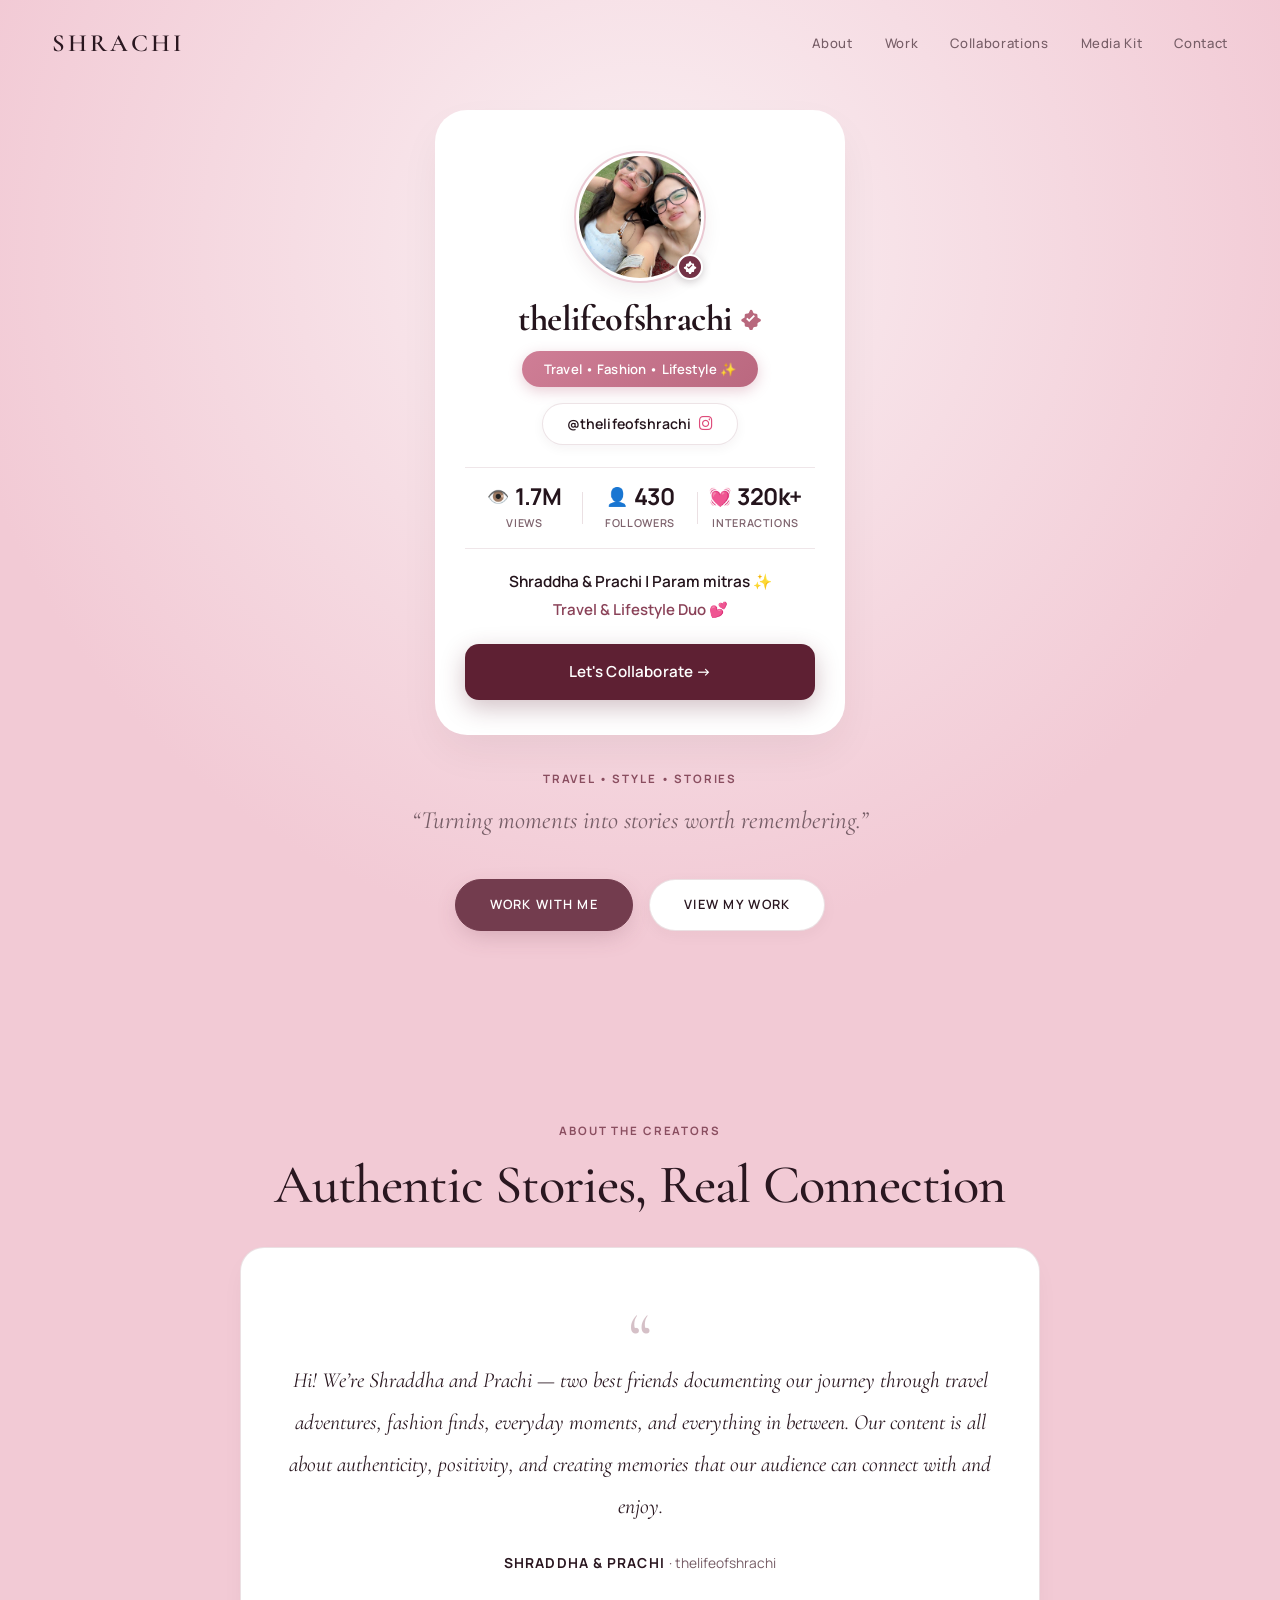
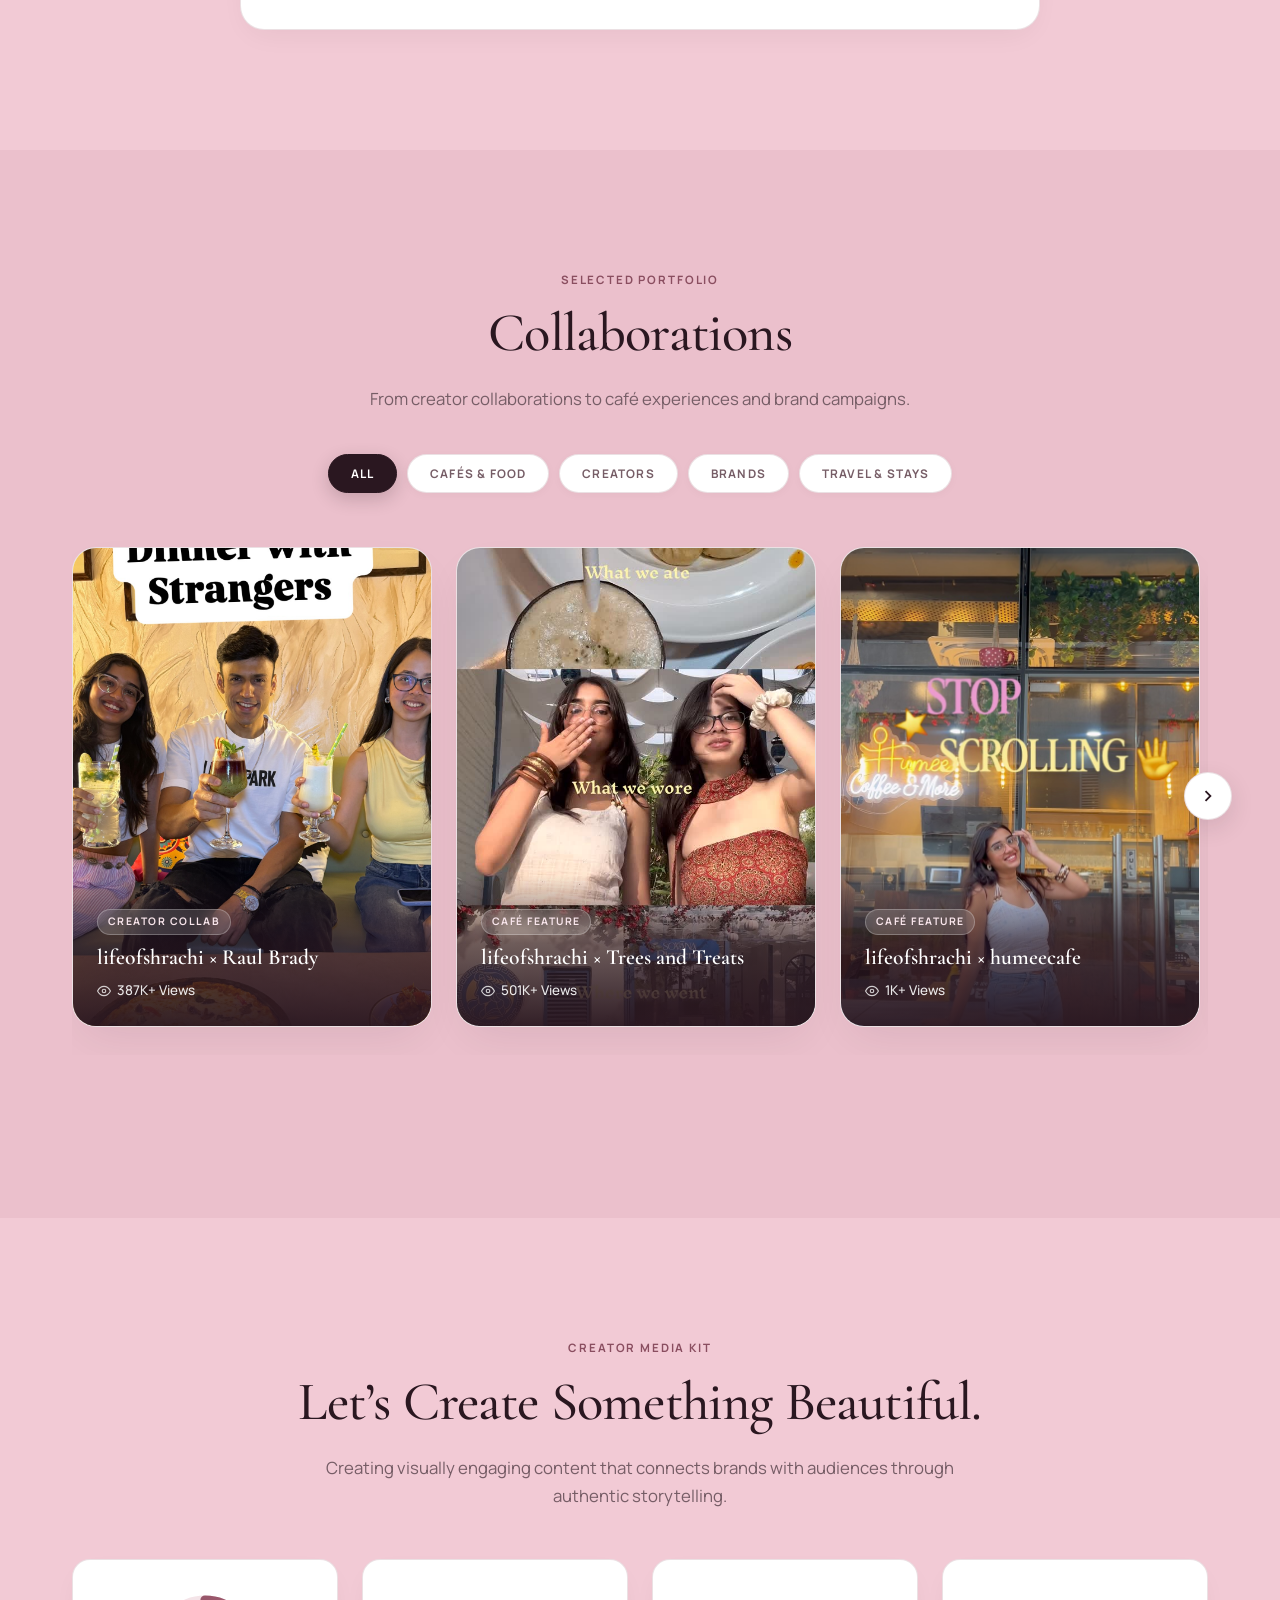
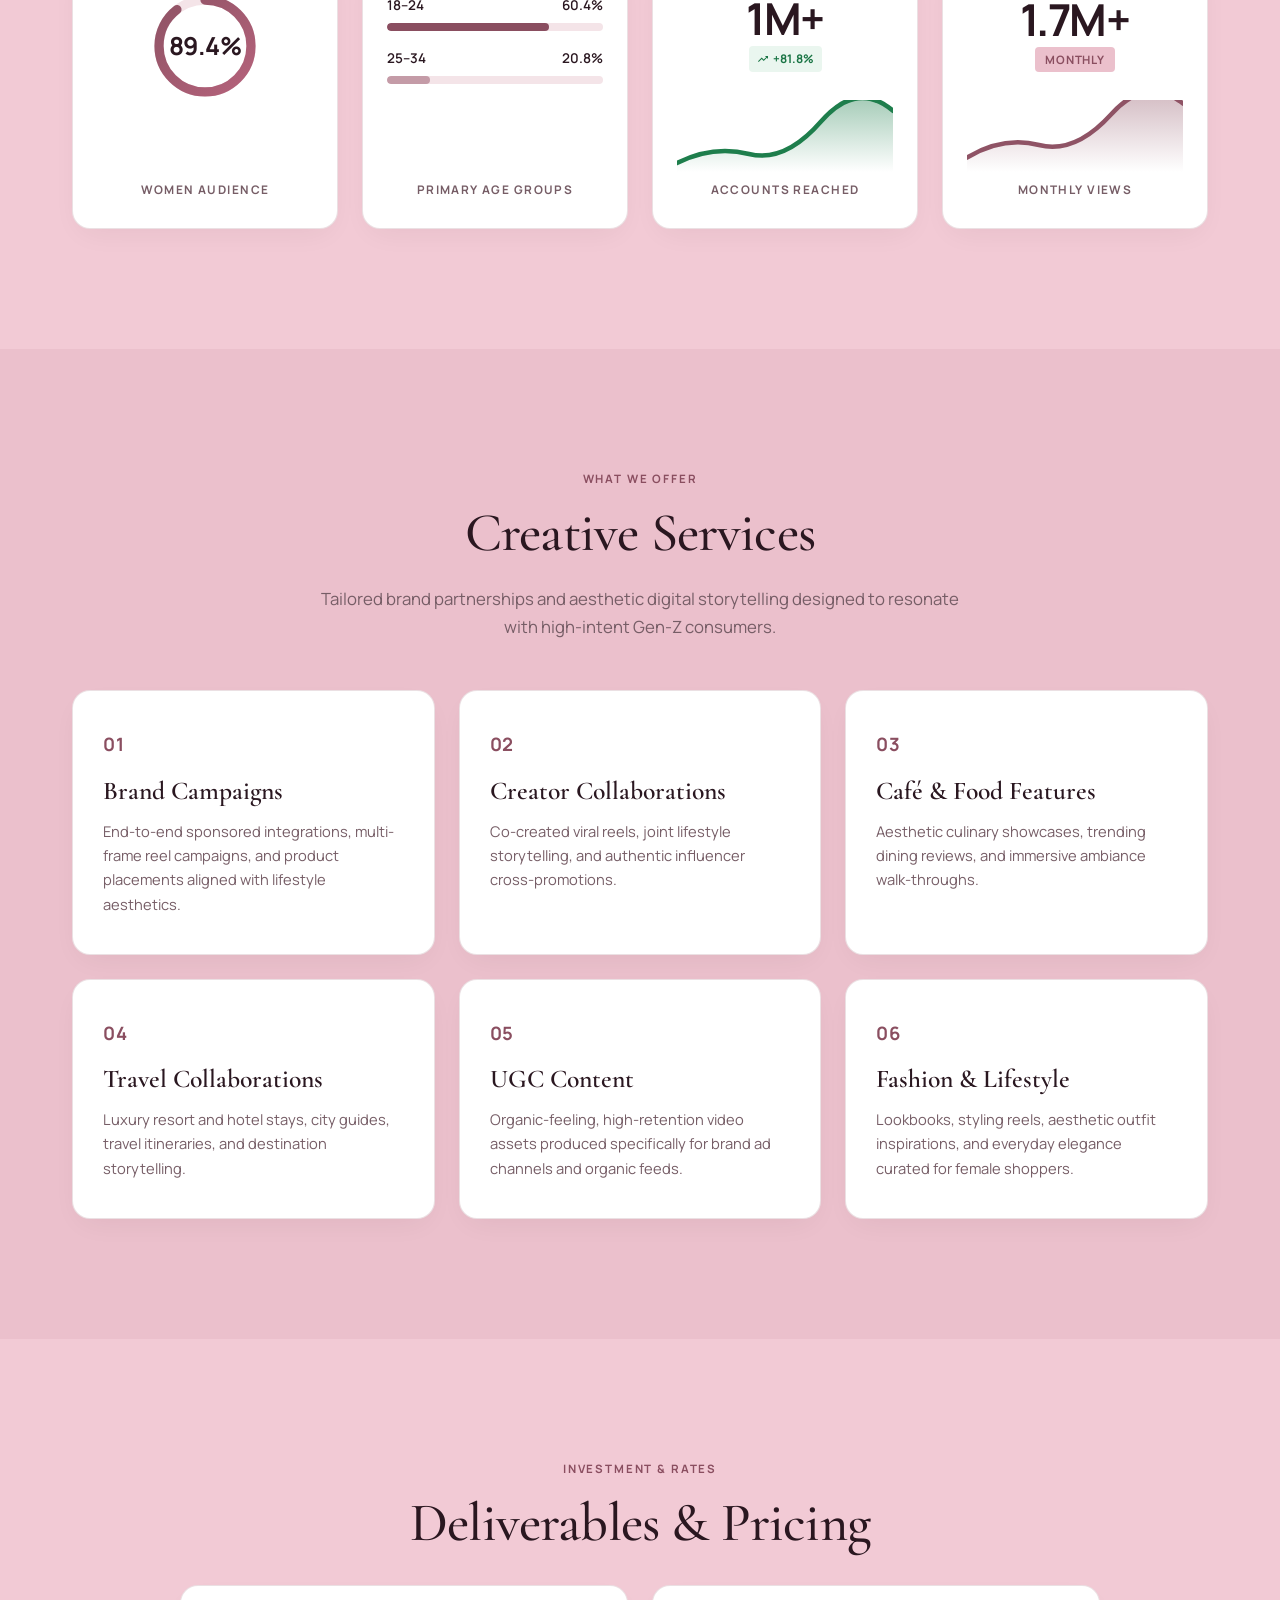
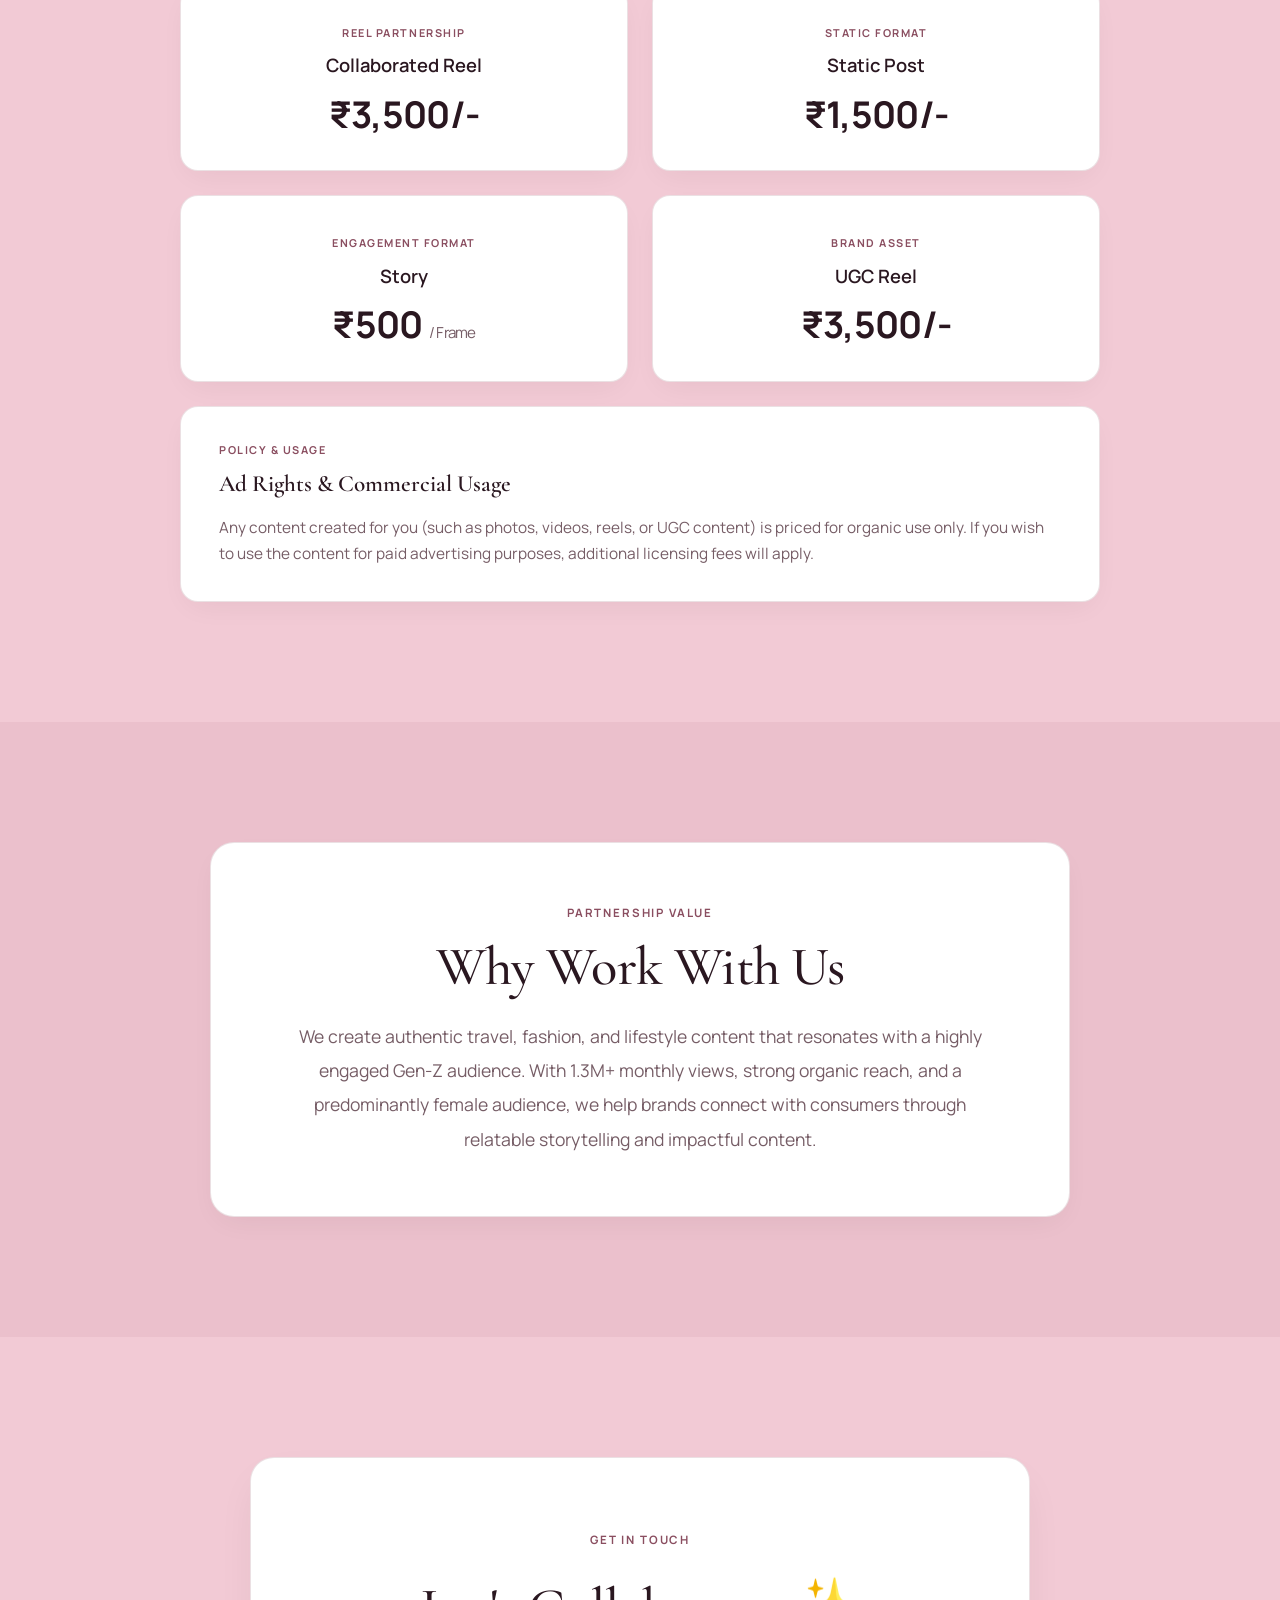
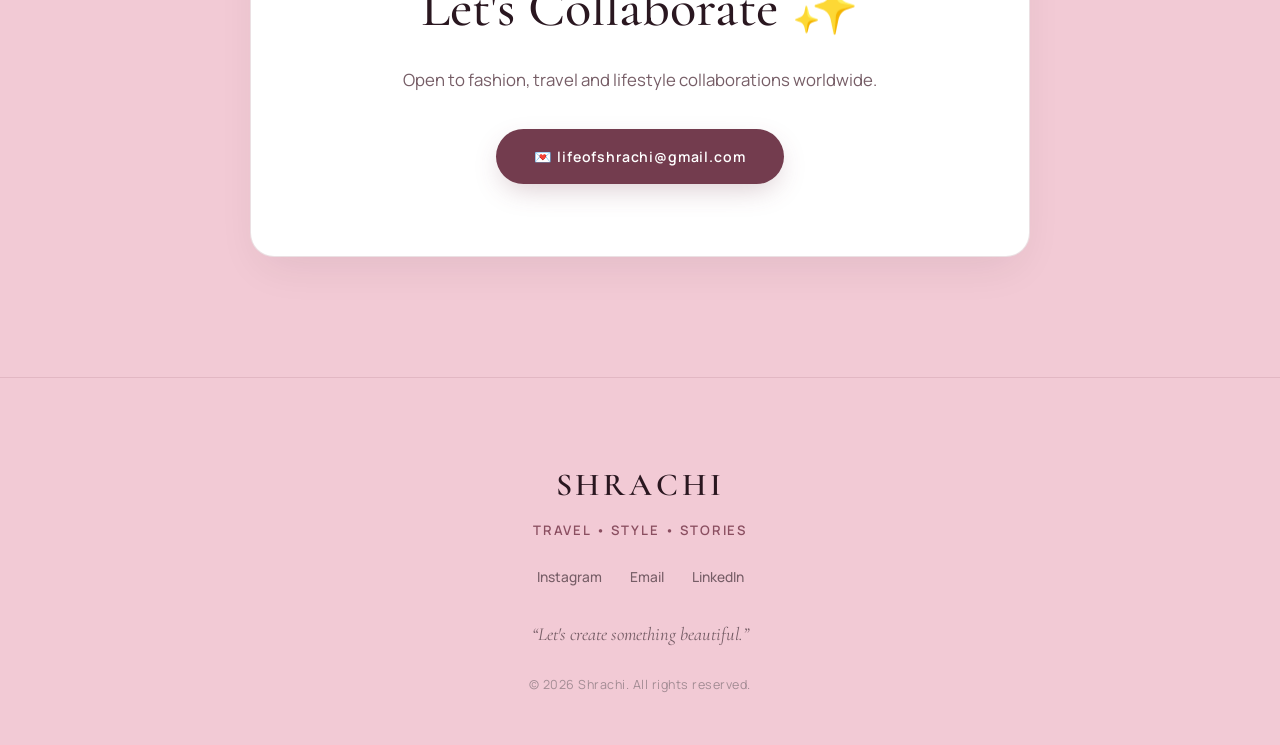
==== commit df467483: "feat: overhaul design system with luxury editorial aesthetic and updated typography" ====
--- a/index.html
+++ b/index.html
@@ -2,169 +2,355 @@
 <html lang="en">
 
 <head>
-
     <meta charset="UTF-8">
-
     <meta name="viewport" content="width=device-width, initial-scale=1.0">
-
-    <title>
-        thelifeofshrachi | Media Kit
-    </title>
-
-    <link rel="stylesheet" href="style.css">
-
-    <link href="https://fonts.googleapis.com/css2?family=Playfair+Display:wght@400;600;700&family=DM+Sans:wght@300;400;500;600&display=swap" rel="stylesheet">
+    <title>SHRACHI | Luxury Travel, Fashion & Lifestyle Media Kit</title>
+    <meta name="description"
+        content="Media kit and portfolio for @thelifeofshrachi. Travel, fashion, and lifestyle creator duo creating authentic storytelling for modern brands.">
+
+    <link rel="stylesheet" href="style.css?v=23">
+
+    <!-- Google Fonts: Cormorant Garamond & Manrope -->
+    <link rel="preconnect" href="https://fonts.googleapis.com">
+    <link rel="preconnect" href="https://fonts.gstatic.com" crossorigin>
+    <link
+        href="https://fonts.googleapis.com/css2?family=Cormorant+Garamond:ital,wght@0,400;0,500;0,600;0,700;1,400;1,600&family=Manrope:wght@300;400;500;600;700&display=swap"
+        rel="stylesheet">
 
     <link rel="stylesheet" href="https://cdnjs.cloudflare.com/ajax/libs/font-awesome/6.5.1/css/all.min.css">
 
-    <!-- favicon header below -->
-
-    <link rel="icon" type="image/png" href="/favicon/favicon-96x96.png" sizes="96x96" />
-    <link rel="icon" type="image/svg+xml" href="/favicon/favicon.svg" />
-    <link rel="shortcut icon" href="/favicon/favicon.ico" />
-    <link rel="apple-touch-icon" sizes="180x180" href="/favicon/favicon/apple-touch-icon.png" />
-    <meta name="apple-mobile-web-app-title" content="MyWebSite" />
-    <link rel="manifest" href="favicon/site.webmanifest" />
-    
+    <!-- Favicon -->
+    <link rel="icon" type="image/png" href="favicon/favicon-96x96.png" sizes="96x96" />
+    <link rel="icon" type="image/svg+xml" href="favicon/favicon.svg" />
+    <link rel="shortcut icon" href="favicon/favicon.ico" />
+    <link rel="apple-touch-icon" sizes="180x180" href="favicon/apple-touch-icon.png" />
+    <meta name="apple-mobile-web-app-title" content="SHRACHI" />
 </head>
 
 <body>
 
-    <div class="ambient-orbs-container">
-        <div class="ambient-orb orb-1"></div>
-        <div class="ambient-orb orb-2"></div>
-        <div class="ambient-orb orb-3"></div>
-    </div>
+    <!-- STICKY MINIMAL NAVBAR -->
+    <header class="site-header" id="siteHeader">
+        <div class="nav-container">
+            <a href="#" class="nav-logo">SHRACHI</a>
+
+            <nav class="nav-menu" id="navMenu">
+                <a href="#about" class="nav-link">About</a>
+                <a href="#collaborations" class="nav-link">Work</a>
+                <a href="#collaborations" class="nav-link">Collaborations</a>
+                <a href="#media-kit" class="nav-link">Media Kit</a>
+                <a href="#contact" class="nav-link">Contact</a>
+            </nav>
+
+            <button class="nav-toggle" id="navToggle" aria-label="Toggle Navigation">
+                <span class="bar bar-1"></span>
+                <span class="bar bar-2"></span>
+            </button>
+        </div>
+    </header>
 
     <!-- HERO SECTION -->
-
-    <section class="hero">
-
-        <div class="floating-sparkles">
-            <!-- Custom SVG sparkles floating around the card -->
-            <div class="sparkle sparkle-1">
-                <svg viewBox="0 0 24 24" width="24" height="24">
-                    <path fill="white" d="M12 0L15 9L24 12L15 15L12 24L9 15L0 12L9 9Z" />
-                </svg>
-            </div>
-            <div class="sparkle sparkle-2">
-                <svg viewBox="0 0 24 24" width="16" height="16">
-                    <path fill="white" d="M8 0L10 6L16 8L10 10L8 16L6 10L0 8L6 6Z" />
-                </svg>
-            </div>
-            <div class="sparkle sparkle-3">
-                <svg viewBox="0 0 24 24" width="20" height="20">
-                    <path fill="white" d="M10 0L12.5 7.5L20 10L12.5 12.5L10 20L7.5 12.5L0 10L7.5 7.5Z" />
-                </svg>
-            </div>
-            <div class="sparkle sparkle-4">
-                <svg viewBox="0 0 24 24" width="14" height="14">
-                    <path fill="white" d="M7 0L8.75 5.25L14 7L8.75 8.75L7 14L5.25 8.75L0 7L5.25 5.25Z" />
-                </svg>
-            </div>
-        </div>
-
-        <div class="hero-card">
-            <div class="avatar-container">
-                <div class="avatar-wrap">
-                    <img src="images/profilepic.jpeg" alt="thelifeofshrachi">
-                </div>
-                <div class="avatar-verified">
-                    <svg viewBox="0 0 24 24" width="20" height="20" fill="currentColor">
-                        <path
-                            d="M12 2c-.6 0-1.1.4-1.3 1L9.7 5.1c-.2.5-.7.9-1.2 1L6.3 6.3c-.6.1-1.1.7-1.1 1.3l-.1 2.2c0 .5-.4 1-.9 1.2l-2 1c-.5.3-.8.8-.8 1.4s.3 1.1.8 1.4l2 1c.5.2.9.7.9 1.2l.1 2.2c0 .6.5 1.2 1.1 1.3l2.2.2c.5 0 1 .4 1.2.9l1 2.3c.3.5.8.8 1.4.8s1.1-.3 1.4-.8l1-2.3c.2-.5.7-.9 1.2-1l2.2-.2c.6-.1 1.1-.7 1.1-1.3l.1-2.2c0-.5.4-1 .9-1.2l2-1c.5-.3.8-.8.8-1.4s-.3-1.1-.8-1.4l-2-1c-.5-.2-.9-.7-.9-1.2l-.1-2.2c0-.6-.5-1.2-1.1-1.3l-2.2-.2c-.5 0-1-.4-1.2-.9l-1-2.3c-.3-.5-.8-.8-1.4-.8zm-2 13.4l-3.3-3.3 1.4-1.4 1.9 1.9 4.9-4.9 1.4 1.4-6.3 6.3z" />
+    <section class="hero-section" id="hero">
+        <div class="container hero-container">
+            <div class="hero-content">
+                <!-- EDITORIAL CREATOR CARD -->
+                <div class="hero-card">
+                    <div class="avatar-container">
+                        <div class="avatar-wrap">
+                            <img src="images/profilepic.jpeg" alt="Shraddha & Prachi - thelifeofshrachi">
+                        </div>
+                        <div class="avatar-verified" title="Verified Creator">
+                            <svg viewBox="0 0 24 24" width="14" height="14" fill="currentColor">
+                                <path
+                                    d="M12 2c-.6 0-1.1.4-1.3 1L9.7 5.1c-.2.5-.7.9-1.2 1L6.3 6.3c-.6.1-1.1.7-1.1 1.3l-.1 2.2c0 .5-.4 1-.9 1.2l-2 1c-.5.3-.8.8-.8 1.4s.3 1.1.8 1.4l2 1c.5.2.9.7.9 1.2l.1 2.2c0 .6.5 1.2 1.1 1.3l2.2.2c.5 0 1 .4 1.2.9l1 2.3c.3.5.8.8 1.4.8s1.1-.3 1.4-.8l1-2.3c.2-.5.7-.9 1.2-1l2.2-.2c.6-.1 1.1-.7 1.1-1.3l.1-2.2c0-.5.4-1 .9-1.2l2-1c.5-.3.8-.8.8-1.4s-.3-1.1-.8-1.4l-2-1c-.5-.2-.9-.7-.9-1.2l-.1-2.2c0-.6-.5-1.2-1.1-1.3l-2.2-.2c-.5 0-1-.4-1.2-.9l-1-2.3c-.3-.5-.8-.8-1.4-.8zm-2 13.4l-3.3-3.3 1.4-1.4 1.9 1.9 4.9-4.9 1.4 1.4-6.3 6.3z" />
+                            </svg>
+                        </div>
+                    </div>
+
+                    <div class="card-brand-header">
+                        <h2 class="card-brand-name">thelifeofshrachi</h2>
+                        <span class="card-brand-badge" title="Verified Creator">
+                            <svg viewBox="0 0 24 24" width="22" height="22">
+                                <path fill="#B8687D"
+                                    d="M12 2c-.6 0-1.1.4-1.3 1L9.7 5.1c-.2.5-.7.9-1.2 1L6.3 6.3c-.6.1-1.1.7-1.1 1.3l-.1 2.2c0 .5-.4 1-.9 1.2l-2 1c-.5.3-.8.8-.8 1.4s.3 1.1.8 1.4l2 1c.5.2.9.7.9 1.2l.1 2.2c0 .6.5 1.2 1.1 1.3l2.2.2c.5 0 1 .4 1.2.9l1 2.3c.3.5.8.8 1.4.8s1.1-.3 1.4-.8l1-2.3c.2-.5.7-.9 1.2-1l2.2-.2c.6-.1 1.1-.7 1.1-1.3l.1-2.2c0-.5.4-1 .9-1.2l2-1c.5-.3.8-.8.8-1.4s-.3-1.1-.8-1.4l-2-1c-.5-.2-.9-.7-.9-1.2l-.1-2.2c0-.6-.5-1.2-1.1-1.3l-2.2-.2c-.5 0-1-.4-1.2-.9l-1-2.3c-.3-.5-.8-.8-1.4-.8z" />
+                                <path fill="#ffffff" d="M10 15.4l-3.3-3.3 1.4-1.4 1.9 1.9 4.9-4.9 1.4 1.4-6.3 6.3z" />
+                            </svg>
+                        </span>
+                    </div>
+
+                    <div class="card-niche-pill">
+                        <span>Travel • Fashion • Lifestyle ✨</span>
+                    </div>
+
+                    <div class="handle-wrap">
+                        <a href="https://instagram.com/thelifeofshrachi" target="_blank" rel="noopener noreferrer"
+                            class="handle-pill">
+                            <span>@thelifeofshrachi</span>
+                            <i class="fab fa-instagram"></i>
+                        </a>
+                    </div>
+
+                    <div class="quick-stats">
+                        <div class="quick-stat">
+                            <div class="stat-num-row">
+                                <span class="stat-icon">👁️</span>
+                                <span class="stat-num">1.7M</span>
+                            </div>
+                            <span class="stat-lbl">VIEWS</span>
+                        </div>
+                        <div class="stat-divider"></div>
+                        <div class="quick-stat">
+                            <div class="stat-num-row">
+                                <span class="stat-icon">👤</span>
+                                <span class="stat-num">430</span>
+                            </div>
+                            <span class="stat-lbl">FOLLOWERS</span>
+                        </div>
+                        <div class="stat-divider"></div>
+                        <div class="quick-stat">
+                            <div class="stat-num-row">
+                                <span class="stat-icon">💓</span>
+                                <span class="stat-num">320k+</span>
+                            </div>
+                            <span class="stat-lbl">INTERACTIONS</span>
+                        </div>
+                    </div>
+
+                    <div class="bio-text">
+                        <p class="bio-main">Shraddha &amp; Prachi | Param mitras ✨</p>
+                        <p class="bio-sub">Travel &amp; Lifestyle Duo 💕</p>
+                    </div>
+
+                    <a href="#contact" class="hero-card-cta">Let's Collaborate &rarr;</a>
+                </div>
+
+                <div class="section-eyebrow hero-eyebrow">TRAVEL • STYLE • STORIES</div>
+                <p class="hero-quote">“Turning moments into stories worth remembering.”</p>
+
+                <div class="hero-actions">
+                    <a href="#contact" class="btn btn-primary">WORK WITH ME</a>
+                    <a href="#collaborations" class="btn btn-secondary">VIEW MY WORK</a>
+                </div>
+            </div>
+        </div>
+    </section>
+
+    <!-- ABOUT SECTION -->
+    <section id="about" class="about-section reveal">
+        <div class="container">
+            <div class="section-eyebrow">ABOUT THE CREATORS</div>
+            <h2 class="section-title">Authentic Stories, Real Connection</h2>
+            <div class="about-card">
+                <p>
+                    Hi! We’re Shraddha and Prachi — two best friends documenting our journey through travel adventures,
+                    fashion finds, everyday moments, and everything in between. Our content is all about authenticity,
+                    positivity, and creating memories that our audience can connect with and enjoy.
+                </p>
+                <div class="about-signature">Shraddha & Prachi <span>· thelifeofshrachi</span></div>
+            </div>
+        </div>
+    </section>
+
+    <!-- COLLABORATIONS SECTION -->
+    <section id="collaborations" class="collaboration-section reveal">
+        <div class="container carousel-container">
+            <div class="collab-header">
+                <div class="section-eyebrow">SELECTED PORTFOLIO</div>
+                <h2 class="section-title">Collaborations</h2>
+                <p class="collab-subtitle">From creator collaborations to café experiences and brand campaigns.</p>
+            </div>
+
+            <!-- CATEGORY FILTERS -->
+            <div class="collab-filters" role="tablist" aria-label="Collaboration Categories">
+                <button type="button" class="collab-filter-btn active" role="tab" aria-selected="true"
+                    data-filter="all">ALL</button>
+                <button type="button" class="collab-filter-btn" role="tab" aria-selected="false"
+                    data-filter="cafes">CAFÉS & FOOD</button>
+                <button type="button" class="collab-filter-btn" role="tab" aria-selected="false"
+                    data-filter="creators">CREATORS</button>
+                <button type="button" class="collab-filter-btn" role="tab" aria-selected="false"
+                    data-filter="brands">BRANDS</button>
+                <button type="button" class="collab-filter-btn" role="tab" aria-selected="false"
+                    data-filter="travel">TRAVEL & STAYS</button>
+            </div>
+
+            <!-- CAROUSEL WRAPPER -->
+            <div class="carousel-wrapper">
+                <button class="carousel-btn prev-btn" aria-label="Previous collaborations">
+                    <svg viewBox="0 0 24 24" width="22" height="22">
+                        <path fill="currentColor" d="M15.41 16.59L10.83 12l4.58-4.59L14 6l-6 6 6 6 1.41-1.41z" />
                     </svg>
-                </div>
-            </div>
-
-            <h1 class="hero-name">
-                thelifeofshrachi
-                <span class="verified">
-                    <svg viewBox="0 0 24 24" width="24" height="24" fill="currentColor">
-                        <path
-                            d="M12 2c-.6 0-1.1.4-1.3 1L9.7 5.1c-.2.5-.7.9-1.2 1L6.3 6.3c-.6.1-1.1.7-1.1 1.3l-.1 2.2c0 .5-.4 1-.9 1.2l-2 1c-.5.3-.8.8-.8 1.4s.3 1.1.8 1.4l2 1c.5.2.9.7.9 1.2l.1 2.2c0 .6.5 1.2 1.1 1.3l2.2.2c.5 0 1 .4 1.2.9l1 2.3c.3.5.8.8 1.4.8s1.1-.3 1.4-.8l1-2.3c.2-.5.7-.9 1.2-1l2.2-.2c.6-.1 1.1-.7 1.1-1.3l.1-2.2c0-.5.4-1 .9-1.2l2-1c.5-.3.8-.8.8-1.4s-.3-1.1-.8-1.4l-2-1c-.5-.2-.9-.7-.9-1.2l-.1-2.2c0-.6-.5-1.2-1.1-1.3l-2.2-.2c-.5 0-1-.4-1.2-.9l-1-2.3c-.3-.5-.8-.8-1.4-.8zm-2 13.4l-3.3-3.3 1.4-1.4 1.9 1.9 4.9-4.9 1.4 1.4-6.3 6.3z" />
+                </button>
+
+                <div class="reels-carousel" role="region" aria-label="Collaborations carousel">
+                    <!-- Populated dynamically by script.js with fallback content -->
+                    <a href="https://www.instagram.com/reel/DY9oxuLJYmg/?utm_source=ig_web_copy_link&igsh=MzRlODBiNWFlZA=="
+                        target="_blank" rel="noopener noreferrer" class="reel-card" data-category="creators">
+                        <img src="images/reel1.jpg" alt="lifeofshrachi × Raul Brady creator collaboration"
+                            loading="lazy">
+                        <div class="reel-play-btn" aria-hidden="true">
+                            <svg viewBox="0 0 24 24" fill="currentColor" width="20" height="20">
+                                <path d="M8 5v14l11-7z" />
+                            </svg>
+                        </div>
+                        <div class="reel-content">
+                            <span class="reel-category-badge">CREATOR COLLAB</span>
+                            <h3>lifeofshrachi × Raul Brady</h3>
+                            <p class="reel-views">
+                                <svg class="view-icon" viewBox="0 0 24 24" width="14" height="14" fill="none"
+                                    stroke="currentColor" stroke-width="2" stroke-linecap="round"
+                                    stroke-linejoin="round" aria-hidden="true">
+                                    <path d="M1 12s4-8 11-8 11 8 11 8-4 8-11 8-11-8-11-8z"></path>
+                                    <circle cx="12" cy="12" r="3"></circle>
+                                </svg>
+                                <span>387K+ Views</span>
+                            </p>
+                        </div>
+                    </a>
+
+                    <a href="https://www.instagram.com/reel/DYhq8gpTZqc/?utm_source=ig_web_copy_link&igsh=MzRlODBiNWFlZA=="
+                        target="_blank" rel="noopener noreferrer" class="reel-card" data-category="cafes">
+                        <img src="images/reel2.jpg" alt="lifeofshrachi × Trees and Treats collaboration" loading="lazy">
+                        <div class="reel-play-btn" aria-hidden="true">
+                            <svg viewBox="0 0 24 24" fill="currentColor" width="20" height="20">
+                                <path d="M8 5v14l11-7z" />
+                            </svg>
+                        </div>
+                        <div class="reel-content">
+                            <span class="reel-category-badge">CAFÉ FEATURE</span>
+                            <h3>lifeofshrachi × Trees and Treats</h3>
+                            <p class="reel-views">
+                                <svg class="view-icon" viewBox="0 0 24 24" width="14" height="14" fill="none"
+                                    stroke="currentColor" stroke-width="2" stroke-linecap="round"
+                                    stroke-linejoin="round" aria-hidden="true">
+                                    <path d="M1 12s4-8 11-8 11 8 11 8-4 8-11 8-11-8-11-8z"></path>
+                                    <circle cx="12" cy="12" r="3"></circle>
+                                </svg>
+                                <span>501K+ Views</span>
+                            </p>
+                        </div>
+                    </a>
+
+                    <a href="https://www.instagram.com/reel/DaqIBjuzVlV/?utm_source=ig_web_copy_link&igsh=MzRlODBiNWFlZA=="
+                        target="_blank" rel="noopener noreferrer" class="reel-card" data-category="cafes">
+                        <img src="images/reel3.jpg" alt="lifeofshrachi × humeecafe collaboration" loading="lazy">
+                        <div class="reel-play-btn" aria-hidden="true">
+                            <svg viewBox="0 0 24 24" fill="currentColor" width="20" height="20">
+                                <path d="M8 5v14l11-7z" />
+                            </svg>
+                        </div>
+                        <div class="reel-content">
+                            <span class="reel-category-badge">CAFÉ FEATURE</span>
+                            <h3>lifeofshrachi × humeecafe</h3>
+                            <p class="reel-views">
+                                <svg class="view-icon" viewBox="0 0 24 24" width="14" height="14" fill="none"
+                                    stroke="currentColor" stroke-width="2" stroke-linecap="round"
+                                    stroke-linejoin="round" aria-hidden="true">
+                                    <path d="M1 12s4-8 11-8 11 8 11 8-4 8-11 8-11-8-11-8z"></path>
+                                    <circle cx="12" cy="12" r="3"></circle>
+                                </svg>
+                                <span>1K+ Views</span>
+                            </p>
+                        </div>
+                    </a>
+
+                    <a href="https://www.instagram.com/reel/DcJWKwgzpjs/?utm_source=ig_web_copy_link&igsh=MzRlODBiNWFlZA==&igsi=MzRlODBiNWFlZA=="
+                        target="_blank" rel="noopener noreferrer" class="reel-card" data-category="cafes">
+                        <img src="images/reel4.jpg" alt="lifeofshrachi × Café Roastique collaboration" loading="lazy">
+                        <div class="reel-play-btn" aria-hidden="true">
+                            <svg viewBox="0 0 24 24" fill="currentColor" width="20" height="20">
+                                <path d="M8 5v14l11-7z" />
+                            </svg>
+                        </div>
+                        <div class="reel-content">
+                            <span class="reel-category-badge">CAFÉ FEATURE</span>
+                            <h3>lifeofshrachi × Café Roastique</h3>
+                            <p class="reel-views">
+                                <svg class="view-icon" viewBox="0 0 24 24" width="14" height="14" fill="none"
+                                    stroke="currentColor" stroke-width="2" stroke-linecap="round"
+                                    stroke-linejoin="round" aria-hidden="true">
+                                    <path d="M1 12s4-8 11-8 11 8 11 8-4 8-11 8-11-8-11-8z"></path>
+                                    <circle cx="12" cy="12" r="3"></circle>
+                                </svg>
+                                <span>1K+ Views</span>
+                            </p>
+                        </div>
+                    </a>
+
+                    <a href="https://www.instagram.com/reel/DcQwjjOzTO1/?utm_source=ig_web_copy_link&igsi=MzRlODBiNWFlZA=="
+                        target="_blank" rel="noopener noreferrer" class="reel-card" data-category="brands">
+                        <img src="images/reel5.jpg" alt="lifeofshrachi × Gimi Michi brand collaboration" loading="lazy">
+                        <div class="reel-play-btn" aria-hidden="true">
+                            <svg viewBox="0 0 24 24" fill="currentColor" width="20" height="20">
+                                <path d="M8 5v14l11-7z" />
+                            </svg>
+                        </div>
+                        <div class="reel-content">
+                            <span class="reel-category-badge">BRAND COLLAB</span>
+                            <h3>lifeofshrachi × Gimi Michi</h3>
+                            <p class="reel-views">
+                                <svg class="view-icon" viewBox="0 0 24 24" width="14" height="14" fill="none"
+                                    stroke="currentColor" stroke-width="2" stroke-linecap="round"
+                                    stroke-linejoin="round" aria-hidden="true">
+                                    <path d="M1 12s4-8 11-8 11 8 11 8-4 8-11 8-11-8-11-8z"></path>
+                                    <circle cx="12" cy="12" r="3"></circle>
+                                </svg>
+                                <span>1K+ Views</span>
+                            </p>
+                        </div>
+                    </a>
+
+                    <a href="https://www.instagram.com/reel/DcgijVbzdhU/?utm_source=ig_web_copy_link&igsi=MzRlODBiNWFlZA=="
+                        target="_blank" rel="noopener noreferrer" class="reel-card" data-category="cafes">
+                        <img src="images/reel6.jpg" alt="lifeofshrachi × Gianis collaboration" loading="lazy">
+                        <div class="reel-play-btn" aria-hidden="true">
+                            <svg viewBox="0 0 24 24" fill="currentColor" width="20" height="20">
+                                <path d="M8 5v14l11-7z" />
+                            </svg>
+                        </div>
+                        <div class="reel-content">
+                            <span class="reel-category-badge">CAFÉ FEATURE</span>
+                            <h3>lifeofshrachi × Gianis</h3>
+                            <p class="reel-views">
+                                <svg class="view-icon" viewBox="0 0 24 24" width="14" height="14" fill="none"
+                                    stroke="currentColor" stroke-width="2" stroke-linecap="round"
+                                    stroke-linejoin="round" aria-hidden="true">
+                                    <path d="M1 12s4-8 11-8 11 8 11 8-4 8-11 8-11-8-11-8z"></path>
+                                    <circle cx="12" cy="12" r="3"></circle>
+                                </svg>
+                                <span>2.4K+ Views</span>
+                            </p>
+                        </div>
+                    </a>
+                </div>
+
+                <button class="carousel-btn next-btn" aria-label="Next collaborations">
+                    <svg viewBox="0 0 24 24" width="22" height="22">
+                        <path fill="currentColor" d="M8.59 16.58L13.17 12 8.59 7.41 10 6l6 6-6 6-1.41-1.42z" />
                     </svg>
-                </span>
-            </h1>
-
-            <div class="hero-subtitle">
-                Travel • Fashion • Lifestyle ✨
-            </div>
-
-            <div class="handle-wrap">
-                <a href="https://instagram.com/thelifeofshrachi" target="_blank" class="handle-pill">
-                    @thelifeofshrachi 
-                    <i class="fab fa-instagram"></i>
-                </a>
-            </div>
-
-            <div class="quick-stats">
-                <div class="quick-stat">
-                    <div class="stat-main">
-                        <strong>👁️1.7M</strong>
-                    </div>
-                    <span>Views</span>
-                </div>
-
-                <div class="stat-divider"></div>
-
-                <div class="quick-stat">
-                    <div class="stat-main">
-                        <strong>👤430</strong>
-                    </div>
-                    <span>Followers</span>
-                </div>
-
-                <div class="stat-divider"></div>
-
-                <div class="quick-stat">
-                    <div class="stat-main">
-                        <strong>💓320k+</strong>
-                    </div>
-                    <span>Interactions</span>
-                </div>
-            </div>
-
-            <div class="card-divider"></div>
-
-            <div class="bio-text">
-                <p>Shraddha & Prachi | Param mitras ✨</p>
-                <p>Travel & Lifestyle Duo 💕</p>
-            </div>
-
-            <a href="https://ig.me/m/thelifeofshrachi"
-            target="_blank"
-            class="hero-btn">
-            Let's Collaborate →
-            </a>
-        </div>
-
-    </section>
-
-
-
-    <!-- AUDIENCE -->
-
-    <section class="audience-section reveal">
-
+                </button>
+            </div>
+
+            <div class="swipe-indicator">← Swipe →</div>
+        </div>
+    </section>
+
+    <!-- MEDIA KIT (AUDIENCE & METRICS) -->
+    <section id="media-kit" class="mediakit-section reveal">
         <div class="container">
-
-            <h2 class="section-title">
-
-                Audience Insights
-
-            </h2>
+            <div class="section-eyebrow">CREATOR MEDIA KIT</div>
+            <h2 class="section-title">Let’s Create Something Beautiful.</h2>
+            <p class="section-lead">Creating visually engaging content that connects brands with audiences through
+                authentic storytelling.</p>
 
             <div class="audience-grid">
-
                 <div class="audience-card demographic-card">
-
                     <div class="demographic-chart">
                         <svg viewBox="0 0 36 36" class="circular-chart rose">
                             <defs>
                                 <linearGradient id="roseGradient" x1="0%" y1="0%" x2="100%" y2="100%">
-                                    <stop offset="0%" stop-color="#b5627b" />
-                                    <stop offset="100%" stop-color="#cf7c95" />
+                                    <stop offset="0%" stop-color="#8F5365" />
+                                    <stop offset="100%" stop-color="#b5627b" />
                                 </linearGradient>
                             </defs>
                             <path class="circle-bg"
@@ -176,19 +362,14 @@
                         </svg>
                         <div class="chart-percentage">89.4%</div>
                     </div>
-
-                    <p>
-                        Women Audience
-                    </p>
-
+                    <p class="card-caption">Women Audience</p>
                 </div>
 
                 <div class="audience-card age-card">
-
                     <div class="age-distribution">
                         <div class="age-bar-wrap">
                             <div class="age-info">
-                                <span class="age-label">18-24</span>
+                                <span class="age-label">18–24</span>
                                 <span class="age-val">60.4%</span>
                             </div>
                             <div class="age-track">
@@ -197,7 +378,7 @@
                         </div>
                         <div class="age-bar-wrap">
                             <div class="age-info">
-                                <span class="age-label">25-34</span>
+                                <span class="age-label">25–34</span>
                                 <span class="age-val">20.8%</span>
                             </div>
                             <div class="age-track">
@@ -205,17 +386,12 @@
                             </div>
                         </div>
                     </div>
-
-                    <p>
-                        Primary Age Groups
-                    </p>
-
+                    <p class="card-caption">Primary Age Groups</p>
                 </div>
 
                 <div class="audience-card stat-detail-card">
-
                     <div class="stat-highlight">
-                        <div class="stat-num">1 M+</div>
+                        <div class="stat-num">1M+</div>
                         <div class="stat-trend-wrap">
                             <svg class="trend-icon" viewBox="0 0 24 24" width="12" height="12" fill="currentColor">
                                 <path d="M16 6l2.29 2.29-4.88 4.88-4-4L2 16.59 3.41 18l6-6 4 4 6.3-6.29L22 12V6h-6z" />
@@ -223,7 +399,6 @@
                             <span>+81.8%</span>
                         </div>
                     </div>
-
                     <div class="stat-sparkline">
                         <svg viewBox="0 0 120 40" class="sparkline-chart green">
                             <defs>
@@ -238,339 +413,179 @@
                                 stroke="#1e7e4c" stroke-width="2.5" stroke-linecap="round" />
                         </svg>
                     </div>
-
-                    <p>
-                        Accounts Reached
-                    </p>
-
+                    <p class="card-caption">Accounts Reached</p>
                 </div>
 
                 <div class="audience-card stat-detail-card">
-
                     <div class="stat-highlight">
                         <div class="stat-num">1.7M+</div>
                         <div class="stat-badge-wrap">
-                            <span>Impressions</span>
-                        </div>
-                    </div>
-
+                            <span>Monthly</span>
+                        </div>
+                    </div>
                     <div class="stat-sparkline">
                         <svg viewBox="0 0 120 40" class="sparkline-chart rose">
                             <defs>
                                 <linearGradient id="roseSparkGradient" x1="0%" y1="0%" x2="0%" y2="100%">
-                                    <stop offset="0%" stop-color="rgba(207, 124, 149, 0.4)" />
-                                    <stop offset="100%" stop-color="rgba(207, 124, 149, 0)" />
+                                    <stop offset="0%" stop-color="rgba(143, 83, 101, 0.4)" />
+                                    <stop offset="100%" stop-color="rgba(143, 83, 101, 0)" />
                                 </linearGradient>
                             </defs>
                             <path class="sparkline-fill" d="M0,32 Q20,20 40,25 T80,8 T120,2 L120,40 L0,40 Z"
                                 fill="url(#roseSparkGradient)" />
                             <path class="sparkline-line" d="M0,32 Q20,20 40,25 T80,8 T120,2" fill="none"
-                                stroke="#cf7c95" stroke-width="2.5" stroke-linecap="round" />
+                                stroke="#8F5365" stroke-width="2.5" stroke-linecap="round" />
                         </svg>
                     </div>
-
+                    <p class="card-caption">Monthly Views</p>
+                </div>
+            </div>
+        </div>
+    </section>
+
+    <!-- SERVICES SECTION -->
+    <section class="services-section reveal" id="services">
+        <div class="container">
+            <div class="section-eyebrow">WHAT WE OFFER</div>
+            <h2 class="section-title">Creative Services</h2>
+            <p class="section-lead">Tailored brand partnerships and aesthetic digital storytelling designed to resonate
+                with high-intent Gen-Z consumers.</p>
+
+            <div class="services-editorial-grid">
+                <div class="service-editorial-card">
+                    <span class="service-index">01</span>
+                    <h3>Brand Campaigns</h3>
+                    <p>End-to-end sponsored integrations, multi-frame reel campaigns, and product placements aligned
+                        with lifestyle aesthetics.</p>
+                </div>
+
+                <div class="service-editorial-card">
+                    <span class="service-index">02</span>
+                    <h3>Creator Collaborations</h3>
+                    <p>Co-created viral reels, joint lifestyle storytelling, and authentic influencer cross-promotions.
+                    </p>
+                </div>
+
+                <div class="service-editorial-card">
+                    <span class="service-index">03</span>
+                    <h3>Café & Food Features</h3>
+                    <p>Aesthetic culinary showcases, trending dining reviews, and immersive ambiance walk-throughs.</p>
+                </div>
+
+                <div class="service-editorial-card">
+                    <span class="service-index">04</span>
+                    <h3>Travel Collaborations</h3>
+                    <p>Luxury resort and hotel stays, city guides, travel itineraries, and destination storytelling.</p>
+                </div>
+
+                <div class="service-editorial-card">
+                    <span class="service-index">05</span>
+                    <h3>UGC Content</h3>
+                    <p>Organic-feeling, high-retention video assets produced specifically for brand ad channels and
+                        organic feeds.</p>
+                </div>
+
+                <div class="service-editorial-card">
+                    <span class="service-index">06</span>
+                    <h3>Fashion & Lifestyle</h3>
+                    <p>Lookbooks, styling reels, aesthetic outfit inspirations, and everyday elegance curated for female
+                        shoppers.</p>
+                </div>
+            </div>
+        </div>
+    </section>
+
+    <!-- DELIVERABLES & PRICING -->
+    <section class="pricing-section reveal" id="pricing">
+        <div class="container">
+            <div class="section-eyebrow">INVESTMENT & RATES</div>
+            <h2 class="section-title">Deliverables & Pricing</h2>
+
+            <div class="pricing-grid">
+                <div class="price-card">
+                    <span class="price-type">REEL PARTNERSHIP</span>
+                    <h3>Collaborated Reel</h3>
+                    <p class="price-tag">₹3,500/-</p>
+                </div>
+
+                <div class="price-card">
+                    <span class="price-type">STATIC FORMAT</span>
+                    <h3>Static Post</h3>
+                    <p class="price-tag">₹1,500/-</p>
+                </div>
+
+                <div class="price-card">
+                    <span class="price-type">ENGAGEMENT FORMAT</span>
+                    <h3>Story</h3>
+                    <p class="price-tag">₹500 <span class="price-sub">/ Frame</span></p>
+                </div>
+
+                <div class="price-card">
+                    <span class="price-type">BRAND ASSET</span>
+                    <h3>UGC Reel</h3>
+                    <p class="price-tag">₹3,500/-</p>
+                </div>
+
+                <div class="price-card full">
+                    <div class="ad-rights-header">
+                        <span class="ad-rights-badge">POLICY & USAGE</span>
+                        <h3>Ad Rights & Commercial Usage</h3>
+                    </div>
                     <p>
-                        Monthly Views
+                        Any content created for you (such as photos, videos, reels, or UGC content) is priced for
+                        organic use only. If you wish to use the content for paid advertising purposes, additional
+                        licensing fees will apply.
                     </p>
-
-                </div>
-
-            </div>
-
-        </div>
-
-    </section>
-
-    <!-- ABOUT -->
-
-    <section class="about-section reveal">
-
+                </div>
+            </div>
+        </div>
+    </section>
+
+    <!-- WHY WORK WITH US -->
+    <section class="why-section reveal" id="why-us">
         <div class="container">
-
-            <h2 class="section-title">
-
-                About Us
-
-            </h2>
-
-            <div class="about-card">
-
+            <div class="why-spotlight-card">
+                <div class="section-eyebrow">PARTNERSHIP VALUE</div>
+                <h2 class="section-title">Why Work With Us</h2>
                 <p>
-
-                    Hi! We’re Shraddha and Prachi 💕 two best friends documenting our journey through travel
-                    adventures,
-                    fashion finds, everyday moments, and everything in between. Our content is all about authenticity,
-                    positivity, and creating memories that our audience can connect with and enjoy.
-
+                    We create authentic travel, fashion, and lifestyle content that resonates with a highly engaged
+                    Gen-Z audience. With 1.3M+ monthly views, strong organic reach, and a predominantly female audience,
+                    we help brands connect with consumers through relatable storytelling and impactful content.
                 </p>
-
-            </div>
-
-        </div>
-
-    </section>
-
-    <!-- PAST COLLABORATIONS -->
-
-    <section class="collaboration-section reveal">
-
-        <div class="container carousel-container">
-
-            <h2 class="section-title">
-
-                Past Collaborations
-
-            </h2>
-
-            <div class="carousel-wrapper">
-                <button class="carousel-btn prev-btn" aria-label="Previous Reel">
-                    <svg viewBox="0 0 24 24" width="24" height="24">
-                        <path fill="currentColor" d="M15.41 16.59L10.83 12l4.58-4.59L14 6l-6 6 6 6 1.41-1.41z"/>
-                    </svg>
-                </button>
-
-                <div class="reels-carousel">
-
-                    <!-- 1st REEL -->
-                    <a href="https://www.instagram.com/reel/DY9oxuLJYmg/?utm_source=ig_web_copy_link&igsh=MzRlODBiNWFlZA=="
-                        target="_blank" class="reel-card">
-                        <img src="/images/reel1.jpg" alt="Reel">
-                        <div class="reel-play-btn">
-                            <svg viewBox="0 0 24 24" fill="currentColor" width="20" height="20">
-                                <path d="M8 5v14l11-7z" />
-                            </svg>
-                        </div>
-                        <div class="reel-content">
-                            <h3>lifeofshrachi with Raul Brady</h3>
-                            <p>387k+ Views</p>
-                        </div>
-                    </a>
-
-                    <!-- 2nd REEL -->
-                    <a href="https://www.instagram.com/reel/DYhq8gpTZqc/?utm_source=ig_web_copy_link&igsh=MzRlODBiNWFlZA=="
-                        target="_blank" class="reel-card">
-                        <img src="/images/reel2.jpg" alt="Reel">
-                        <div class="reel-play-btn">
-                            <svg viewBox="0 0 24 24" fill="currentColor" width="20" height="20">
-                                <path d="M8 5v14l11-7z" />
-                            </svg>
-                        </div>
-                        <div class="reel-content">
-                            <h3>lifeofshrachi and Sovana by Trees and Treats</h3>
-                            <p>501k+ Views</p>
-                        </div>
-                    </a>
-
-                    <!-- 3rd REEL -->
-                    <a href="https://www.instagram.com/reel/DaqIBjuzVlV/?utm_source=ig_web_copy_link&igsh=MzRlODBiNWFlZA=="
-                        target="_blank" class="reel-card">
-                        <img src="/images/reel3.jpg" alt="Reel">
-                        <div class="reel-play-btn">
-                            <svg viewBox="0 0 24 24" fill="currentColor" width="20" height="20">
-                                <path d="M8 5v14l11-7z" />
-                            </svg>
-                        </div>
-                        <div class="reel-content">
-                            <h3>lifeofshrachi and humeecafe</h3>
-                            <p>1k+ Views</p>
-                        </div>
-                    </a>
-
-                    <!-- 4th REEL -->
-                    <a href="https://www.instagram.com/reel/DcJWKwgzpjs/?utm_source=ig_web_copy_link&igsh=MzRlODBiNWFlZA==&igsi=MzRlODBiNWFlZA=="
-                        target="_blank" class="reel-card">
-                        <img src="/images/reel4.jpg" alt="Reel">
-                        <div class="reel-play-btn">
-                            <svg viewBox="0 0 24 24" fill="currentColor" width="20" height="20">
-                                <path d="M8 5v14l11-7z" />
-                            </svg>
-                        </div>
-                        <div class="reel-content">
-                            <h3>lifeofshrachi and Café Roastique</h3>
-                            <p>1k+ Views</p>
-                        </div>
-                    </a>
-
-                    <!-- 5th REEL -->
-                    <a href="https://www.instagram.com/reel/DcQwjjOzTO1/?utm_source=ig_web_copy_link&igsi=MzRlODBiNWFlZA=="
-                        target="_blank" class="reel-card">
-                        <img src="/images/reel5.jpg" alt="Reel">
-                        <div class="reel-play-btn">
-                            <svg viewBox="0 0 24 24" fill="currentColor" width="20" height="20">
-                                <path d="M8 5v14l11-7z" />
-                            </svg>
-                        </div>
-                        <div class="reel-content">
-                            <h3>lifeofshrachi and Gimi Michi</h3>
-                            <p>1k+ Views</p>
-                        </div>
-                    </a>
-
-                    <!-- 6th REEL -->
-                    <a href="https://www.instagram.com/reel/DcgijVbzdhU/?utm_source=ig_web_copy_link&igsi=MzRlODBiNWFlZA=="
-                        target="_blank" class="reel-card">
-                        <img src="/images/reel6.jpg" alt="Reel">
-                        <div class="reel-play-btn">
-                            <svg viewBox="0 0 24 24" fill="currentColor" width="20" height="20">
-                                <path d="M8 5v14l11-7z" />
-                            </svg>
-                        </div>
-                        <div class="reel-content">
-                            <h3>lifeofshrachi and Gianis</h3>
-                            <p>2.4k+ Views</p>
-                        </div>
-                    </a>
-
-                </div>
-
-                <button class="carousel-btn next-btn" aria-label="Next Reel">
-                    <svg viewBox="0 0 24 24" width="24" height="24">
-                        <path fill="currentColor" d="M8.59 16.58L13.17 12 8.59 7.41 10 6l6 6-6 6-1.41-1.42z"/>
-                    </svg>
-                </button>
-            </div>
-
-            <div class="swipe-indicator">← Swipe →</div>
-
-        </div>
-
-    </section>
-
-    <!-- SERVICES -->
-
-    <section class="services-section reveal">
-
+            </div>
+        </div>
+    </section>
+
+    <!-- CONTACT -->
+    <section id="contact" class="contact-section reveal">
         <div class="container">
-
-            <h2 class="section-title">
-
-                Services
-
-            </h2>
-
-            <div class="services-grid">
-
-                <span>Travel Collaborations</span>
-
-                <span>Fashion Partnerships</span>
-
-                <span>Lifestyle Reels</span>
-
-                <span>UGC Content</span>
-
-                <span>Brand Integrations</span>
-
-                <span>Story Promotions</span>
-
-                <span>Sponsored Content</span>
-
-            </div>
-
-        </div>
-
-    </section>
-
-    <!-- DELIVERABLES -->
-
-    <section class="pricing-section reveal">
-
-        <div class="container">
-
-            <h2 class="section-title">
-
-                Deliverables & Pricing
-
-            </h2>
-
-            <div class="pricing-grid">
-
-                <div class="price-card">
-                    <h3>Collaborated Reel</h3>
-                    <p>₹3,500/-</p>
-                </div>
-
-                <div class="price-card">
-                    <h3>Static Post</h3>
-                    <p>₹1,500/-</p>
-                </div>
-
-                <div class="price-card">
-                    <h3>Story</h3>
-                    <p>₹500 / Frame</p>
-                </div>
-
-                <div class="price-card">
-                    <h3>UGC Reel</h3>
-                    <p>₹3,500/-</p>
-                </div>
-
-                <div class="price-card full">
-                    <h3>Ad Rights</h3>
-                    <p>Any content created for you (such as photos, videos, reels, or UGC content)
-                        is priced for organic use only. If you wish to use the content for advertising
-                        purposes, additional fees will apply.
-                    </p>
-                </div>
-
-            </div>
-
-        </div>
-
-    </section>
-
-    <!-- WHY US -->
-
-    <section class="why-section reveal">
-
-        <div class="price-card full">
-
-            <h2 class="section-title">
-                Why Work With Us
-            </h2>
-            <p>
-                We create authentic travel, fashion, and lifestyle content
-                that resonates with a highly engaged Gen-Z audience. With 1.3M+
-                monthly views, strong organic reach, and a predominantly female
-                audience, we help brands connect with consumers through relatable
-                storytelling and impactful content.
-            </p>
-        </div>
-
-    </section>
-
-    <!-- CONTACT -->
-
-    <section id="contact" class="contact-section reveal">
-
-        <div class="contact-card">
-
-            <h2>
-                Let's Collaborate ✨
-            </h2>
-
-            <p>
-                Open to fashion,
-                travel and lifestyle collaborations.
-            </p>
-
-            <a href="mailto:lifeofsrachi@gmail.com" target="_blank" class="contact-btn">
-                💌 lifeofshrachi@gmail.com
-            </a>
-
-        </div>
-
-    </section>
-
-    <footer>
-
-        <p>
-            Made with 💕 by Shraddha & Prachi
-        </p>
-
+            <div class="contact-card">
+                <div class="section-eyebrow">GET IN TOUCH</div>
+                <h2>Let's Collaborate ✨</h2>
+                <p>Open to fashion, travel and lifestyle collaborations worldwide.</p>
+                <a href="mailto:lifeofshrachi@gmail.com" target="_blank" rel="noopener noreferrer" class="contact-btn">
+                    <span>💌 lifeofshrachi@gmail.com</span>
+                </a>
+            </div>
+        </div>
+    </section>
+
+    <!-- FOOTER -->
+    <footer class="site-footer">
+        <div class="footer-container">
+            <h3 class="footer-brand">SHRACHI</h3>
+            <p class="footer-tagline">Travel • Style • Stories</p>
+            <div class="footer-links">
+                <a href="https://instagram.com/thelifeofshrachi" target="_blank" rel="noopener noreferrer">Instagram</a>
+                <a href="mailto:lifeofshrachi@gmail.com">Email</a>
+                <a href="https://instagram.com/thelifeofshrachi" target="_blank" rel="noopener noreferrer">LinkedIn</a>
+            </div>
+            <p class="footer-quote">“Let's create something beautiful.”</p>
+            <div class="footer-copy">© 2026 Shrachi. All rights reserved.</div>
+        </div>
     </footer>
 
-    <script src="script.js"></script>
-
+    <script src="script.js?v=21"></script>
 </body>
 
 </html>
--- a/style.css
+++ b/style.css
@@ -1,36 +1,51 @@
-@import url('https://fonts.googleapis.com/css2?family=Playfair+Display:ital,wght@0,400;0,600;0,700;1,400&family=DM+Sans:wght@300;400;500;600;700&display=swap');
+/* ==========================================================================
+   SHRACHI - LUXURY CREATOR MEDIA KIT & PORTFOLIO
+   Design Style: Premium Fashion Editorial + Luxury Travel + Modern Lifestyle
+   ========================================================================== */
 
 /* ==========================================
-   DESIGN TOKENS & VARIABLES
+   DESIGN TOKENS & PALETTE
    ========================================== */
 :root {
-  --bg-gradient: linear-gradient(135deg, #fff2f4 0%, #ffebf0 50%, #fbd5de 100%);
-  --accent: #cf7c95;
-  --accent-hover: #b5627b;
-  --accent-dark: #4a1828;
-  --accent-dark-hover: #5d2033;
-  --accent-light: #fbe6ec;
-  
-  --text-dark: #3a1d28;
-  --text-muted: #7a626c;
-  --white: #ffffff;
-  
-  --glass-bg: rgba(255, 255, 255, 0.48);
-  --glass-border: rgba(255, 255, 255, 0.65);
-  --glass-shadow: 0 15px 35px rgba(220, 150, 170, 0.08);
-  --glass-shadow-lg: 0 30px 70px rgba(220, 150, 170, 0.2);
-  
-  --radius-lg: 32px;
-  --radius-md: 24px;
-  --radius-sm: 12px;
+  /* Editorial Color Palette */
+  --bg-primary: #F2CAD5;
+  --bg-secondary: #EBC0CC;
+  --bg-tertiary: #E5B2BF;
+  --text-dark: #2A1720;
+  --text-main: #321B24;
+  --text-secondary: #765D66;
+  --accent: #8A4E60;
+  --accent-light: #F4DFE5;
+  --accent-dark: #2A1720;
+  --dark: #2A1720;
+  --btn-primary: #733C4E;
+  --btn-primary-hover: #5A2D3D;
+  --white: #FFFFFF;
+
+  /* Subtle Hairline Borders & Shadows */
+  --border-subtle: rgba(143, 83, 101, 0.16);
+  --border-card: rgba(143, 83, 101, 0.18);
+  --border-active: #2A1720;
+  --shadow-subtle: 0 10px 30px -10px rgba(42, 23, 32, 0.07);
+  --shadow-card: 0 18px 45px -12px rgba(42, 23, 32, 0.09);
+  --shadow-hover: 0 24px 55px -12px rgba(42, 23, 32, 0.15);
+
+  /* Radii */
+  --radius-sm: 10px;
+  --radius-md: 18px;
+  --radius-lg: 24px;
   --radius-pill: 999px;
-  
-  --font-serif: 'Playfair Display', serif;
-  --font-sans: 'DM Sans', sans-serif;
+
+  /* Typography */
+  --font-serif: 'Cormorant Garamond', Garamond, 'Playfair Display', Georgia, serif;
+  --font-sans: 'Manrope', -apple-system, BlinkMacSystemFont, sans-serif;
+
+  /* Easing */
+  --ease-smooth: cubic-bezier(0.16, 1, 0.3, 1);
 }
 
 /* ==========================================
-   RESET & BASE STYLES
+   RESET & GLOBAL BASE
    ========================================== */
 * {
   margin: 0;
@@ -40,28 +55,53 @@
 
 html {
   scroll-behavior: smooth;
+  font-size: 16px;
+  background-color: var(--bg-primary);
 }
 
 body {
   font-family: var(--font-sans);
-  background: var(--bg-gradient);
-  color: var(--text-dark);
+  background: var(--bg-primary);
+  color: var(--text-main);
   overflow-x: hidden;
-  line-height: 1.6;
-  position: relative;
-}
-
-/* Custom premium scrollbar */
+  line-height: 1.7;
+  -webkit-font-smoothing: antialiased;
+  -moz-osx-font-smoothing: grayscale;
+}
+
+::selection {
+  background: var(--text-dark);
+  color: var(--white);
+}
+
+a {
+  color: inherit;
+  text-decoration: none;
+  transition: all 0.3s var(--ease-smooth);
+}
+
+img {
+  max-width: 100%;
+  display: block;
+}
+
+button {
+  font-family: inherit;
+  border: none;
+  cursor: pointer;
+  background: none;
+}
+
+/* Custom Minimal Scrollbar */
 ::-webkit-scrollbar {
-  width: 10px;
+  width: 7px;
 }
 ::-webkit-scrollbar-track {
-  background: #fff2f4;
+  background: var(--bg-primary);
 }
 ::-webkit-scrollbar-thumb {
-  background: #ffd6e0;
-  border-radius: 5px;
-  border: 2px solid #fff2f4;
+  background: #E8D3D9;
+  border-radius: 4px;
 }
 ::-webkit-scrollbar-thumb:hover {
   background: var(--accent);
@@ -69,236 +109,295 @@
 
 .container {
   max-width: 1200px;
-  margin: auto;
-  padding: 0 24px;
-}
-
-/* Typography styles */
-h1, h2, h3 {
-  color: var(--text-dark);
+  margin: 0 auto;
+  padding: 0 32px;
+}
+
+/* ==========================================
+   EDITORIAL TYPOGRAPHY UTILITIES
+   ========================================== */
+.section-eyebrow {
+  font-family: var(--font-sans);
+  font-size: 0.72rem;
+  font-weight: 700;
+  letter-spacing: 0.16em;
+  text-transform: uppercase;
+  color: var(--accent);
+  margin-bottom: 12px;
+  display: block;
 }
 
 .section-title {
   font-family: var(--font-serif);
-  font-size: 2.8rem;
-  font-weight: 700;
-  text-align: center;
-  margin-bottom: 60px;
-  position: relative;
-}
-
-.section-title::after {
-  content: "✦";
-  display: block;
-  font-size: 1.1rem;
-  color: var(--accent);
-  margin-top: 12px;
-  opacity: 0.6;
+  font-size: clamp(2.3rem, 4.5vw, 3.4rem);
+  font-weight: 500;
+  line-height: 1.18;
+  letter-spacing: -0.015em;
+  color: var(--text-dark);
+  margin-bottom: 20px;
+}
+
+.section-lead {
+  font-family: var(--font-sans);
+  font-size: 1.05rem;
+  font-weight: 400;
+  color: var(--text-secondary);
+  max-width: 640px;
+  margin: 0 auto 50px;
+  line-height: 1.65;
 }
 
 /* ==========================================
-   BACKGROUND AMBIENT ORBS
+   BUTTONS (BURGUNDY & CREAM)
    ========================================== */
-.ambient-orbs-container {
+.btn {
+  display: inline-flex;
+  align-items: center;
+  justify-content: center;
+  gap: 10px;
+  font-family: var(--font-sans);
+  font-size: 0.8rem;
+  font-weight: 600;
+  letter-spacing: 0.1em;
+  text-transform: uppercase;
+  padding: 14px 34px;
+  border-radius: var(--radius-pill);
+  transition: all 0.4s var(--ease-smooth);
+}
+
+.btn-primary {
+  background: var(--btn-primary);
+  color: var(--white);
+  border: 1px solid var(--btn-primary);
+  box-shadow: 0 8px 24px -6px rgba(115, 60, 78, 0.28);
+}
+
+.btn-primary:hover {
+  background: var(--btn-primary-hover);
+  border-color: var(--btn-primary-hover);
+  transform: translateY(-2px);
+  box-shadow: 0 14px 30px -6px rgba(115, 60, 78, 0.38);
+}
+
+.btn-secondary {
+  background: var(--white);
+  color: var(--text-dark);
+  border: 1px solid var(--border-card);
+  box-shadow: 0 4px 16px rgba(42, 23, 32, 0.04);
+}
+
+.btn-secondary:hover {
+  background: var(--bg-secondary);
+  border-color: var(--text-dark);
+  transform: translateY(-2px);
+  color: var(--text-dark);
+}
+
+/* ==========================================
+   STICKY MINIMAL NAVBAR
+   ========================================== */
+.site-header {
   position: fixed;
-  width: 100vw;
-  height: 100vh;
   top: 0;
   left: 0;
-  pointer-events: none;
-  z-index: 0;
-  overflow: hidden;
-}
-
-.ambient-orb {
+  width: 100%;
+  z-index: 1000;
+  background: transparent;
+  transition: background 0.4s var(--ease-smooth), border-color 0.4s var(--ease-smooth), box-shadow 0.4s var(--ease-smooth), padding 0.4s var(--ease-smooth);
+  padding: 22px 0;
+}
+
+.site-header.scrolled {
+  background: rgba(242, 202, 213, 0.94);
+  backdrop-filter: blur(16px);
+  -webkit-backdrop-filter: blur(16px);
+  border-bottom: 1px solid rgba(143, 83, 101, 0.16);
+  box-shadow: 0 6px 24px rgba(42, 23, 32, 0.06);
+  padding: 14px 0;
+}
+
+.nav-container {
+  max-width: 1240px;
+  margin: 0 auto;
+  padding: 0 32px;
+  display: flex;
+  align-items: center;
+  justify-content: space-between;
+}
+
+.nav-logo {
+  font-family: var(--font-serif);
+  font-size: 1.55rem;
+  font-weight: 600;
+  letter-spacing: 0.12em;
+  color: var(--text-dark);
+}
+
+.nav-menu {
+  display: flex;
+  align-items: center;
+  gap: 32px;
+}
+
+.nav-link {
+  font-family: var(--font-sans);
+  font-size: 0.82rem;
+  font-weight: 500;
+  letter-spacing: 0.05em;
+  color: var(--text-secondary);
+  position: relative;
+  padding: 4px 0;
+}
+
+.nav-link::after {
+  content: '';
   position: absolute;
-  border-radius: 50%;
-  filter: blur(140px);
-  -webkit-filter: blur(140px);
-  opacity: 0.45;
-  transition: all 1s ease;
-}
-
-.orb-1 {
-  width: 500px;
-  height: 500px;
-  background: radial-gradient(circle, rgba(255, 180, 200, 0.8) 0%, rgba(255, 180, 200, 0) 70%);
-  top: -100px;
-  left: -100px;
-  animation: orb-drift-1 25s ease-in-out infinite alternate;
-}
-
-.orb-2 {
-  width: 600px;
-  height: 600px;
-  background: radial-gradient(circle, rgba(253, 210, 225, 0.75) 0%, rgba(253, 210, 225, 0) 70%);
-  bottom: 10%;
-  right: -200px;
-  animation: orb-drift-2 30s ease-in-out infinite alternate;
-}
-
-.orb-3 {
-  width: 450px;
-  height: 450px;
-  background: radial-gradient(circle, rgba(255, 230, 220, 0.8) 0%, rgba(255, 230, 220, 0) 70%);
-  top: 40%;
-  left: 50%;
-  transform: translate(-50%, -50%);
-  animation: orb-drift-3 28s ease-in-out infinite alternate;
-}
-
-@keyframes orb-drift-1 {
-  0% { transform: translate(0, 0) scale(1); }
-  50% { transform: translate(120px, 80px) scale(1.1); }
-  100% { transform: translate(-50px, 150px) scale(0.9); }
-}
-
-@keyframes orb-drift-2 {
-  0% { transform: translate(0, 0) scale(1); }
-  50% { transform: translate(-140px, -100px) scale(0.85); }
-  100% { transform: translate(80px, -40px) scale(1.05); }
-}
-
-@keyframes orb-drift-3 {
-  0% { transform: translate(-50%, -50%) translate(0, 0); }
-  50% { transform: translate(-50%, -50%) translate(-90px, 60px) scale(1.08); }
-  100% { transform: translate(-50%, -50%) translate(90px, -60px) scale(0.92); }
+  bottom: 0;
+  left: 0;
+  width: 0%;
+  height: 1.5px;
+  background: var(--text-dark);
+  transition: width 0.3s var(--ease-smooth);
+}
+
+.nav-link:hover {
+  color: var(--text-dark);
+}
+
+.nav-link:hover::after {
+  width: 100%;
+}
+
+.nav-cta-btn {
+  font-family: var(--font-sans);
+  font-size: 0.74rem;
+  font-weight: 700;
+  letter-spacing: 0.1em;
+  text-transform: uppercase;
+  padding: 10px 22px;
+  background: var(--dark);
+  color: var(--white);
+  border-radius: var(--radius-pill);
+  transition: all 0.35s var(--ease-smooth);
+  margin-left: 8px;
+  border: 1px solid var(--dark);
+}
+
+.nav-cta-btn:hover {
+  background: #3e1b2c;
+  transform: translateY(-1px);
+  box-shadow: 0 8px 20px rgba(42, 23, 32, 0.25);
+}
+
+.nav-toggle {
+  display: none;
+  flex-direction: column;
+  gap: 6px;
+  width: 28px;
+  height: 24px;
+  justify-content: center;
+  z-index: 1001;
+}
+
+.nav-toggle .bar {
+  display: block;
+  width: 24px;
+  height: 2px;
+  background: var(--text-dark);
+  border-radius: 2px;
+  transition: all 0.3s ease;
 }
 
 /* ==========================================
-   SPARKLE KEYFRAME ANIMATIONS
+   HERO SECTION
    ========================================== */
-@keyframes float-sparkle-1 {
-  0%, 100% {
-    transform: translateY(0) scale(1) rotate(0deg);
-    opacity: 0.5;
-  }
-  50% {
-    transform: translateY(-20px) scale(1.15) rotate(15deg);
-    opacity: 0.9;
-  }
-}
-
-@keyframes float-sparkle-2 {
-  0%, 100% {
-    transform: translateY(0) scale(0.9) rotate(0deg);
-    opacity: 0.4;
-  }
-  50% {
-    transform: translateY(18px) scale(1.1) rotate(-12deg);
-    opacity: 0.8;
-  }
-}
-
-/* ==========================================
-   HERO & CREATOR CARD
-   ========================================== */
-.hero {
+.hero-section {
   min-height: 100vh;
   display: flex;
+  align-items: center;
+  justify-content: center;
+  padding: 110px 0 70px;
+  position: relative;
+  background: radial-gradient(circle at 50% 25%, #FAF0F3 0%, var(--bg-primary) 70%);
+}
+
+.hero-container {
+  display: flex;
   flex-direction: column;
-  justify-content: center;
-  align-items: center;
+  align-items: center;
+  text-align: center;
+}
+
+.hero-content {
+  max-width: 620px;
+  width: 100%;
+  display: flex;
+  flex-direction: column;
+  align-items: center;
+}
+
+.hero-eyebrow {
+  margin-bottom: 14px;
+}
+
+.hero-title {
+  font-family: var(--font-serif);
+  font-size: clamp(3.8rem, 8vw, 6.2rem);
+  font-weight: 500;
+  line-height: 1;
+  letter-spacing: -0.02em;
+  color: var(--text-dark);
+  margin-bottom: 18px;
+}
+
+.hero-quote {
+  font-family: var(--font-serif);
+  font-size: clamp(1.2rem, 2.2vw, 1.55rem);
+  font-style: italic;
+  color: var(--text-secondary);
+  font-weight: 400;
+  margin-bottom: 40px;
+  line-height: 1.5;
+}
+
+/* Hero Creator Profile Card */
+.hero-card {
+  background: var(--white);
+  border: 1px solid rgba(255, 255, 255, 0.85);
+  border-radius: 32px;
+  box-shadow: 0 18px 45px -8px rgba(70, 25, 40, 0.08);
+  width: 100%;
+  max-width: 410px;
+  padding: 40px 28px 34px;
+  display: flex;
+  flex-direction: column;
+  align-items: center;
+  justify-content: flex-start;
+  text-align: center;
+  margin: 0 auto 34px;
   position: relative;
-  padding: 80px 20px;
-  overflow: hidden;
-}
-
-.floating-sparkles {
-  position: absolute;
-  inset: 0;
-  pointer-events: none;
-  z-index: 1;
-}
-
-.sparkle {
-  position: absolute;
-}
-
-.sparkle svg path {
-  fill: #fff;
-  filter: drop-shadow(0 0 6px rgba(255, 170, 190, 0.9));
-}
-
-.sparkle-1 {
-  top: 18%;
-  left: 15%;
-  animation: float-sparkle-1 6s ease-in-out infinite;
-}
-
-.sparkle-2 {
-  top: 28%;
-  right: 18%;
-  animation: float-sparkle-2 8s ease-in-out infinite;
-}
-
-.sparkle-3 {
-  bottom: 22%;
-  left: 20%;
-  animation: float-sparkle-2 7s ease-in-out infinite;
-}
-
-.sparkle-4 {
-  bottom: 30%;
-  right: 14%;
-  animation: float-sparkle-1 5s ease-in-out infinite;
-}
-
-/* Glassmorphic card styling */
-.hero-card {
-  background: var(--glass-bg);
-  backdrop-filter: blur(20px) saturate(180%);
-  -webkit-backdrop-filter: blur(20px) saturate(180%);
-  border: 1px solid var(--glass-border);
-  box-shadow: 
-    inset 0 1px 1px rgba(255, 255, 255, 0.8),
-    var(--glass-shadow-lg);
-  border-radius: var(--radius-lg);
-  width: 100%;
-  max-width: 480px;
-  padding: 40px 30px;
-  display: flex;
-  flex-direction: column;
-  align-items: center;
-  position: relative;
-  z-index: 2;
-  text-align: center;
-  transition: border-color 0.3s ease, box-shadow 0.3s ease;
+  transition: transform 0.4s var(--ease-smooth), box-shadow 0.4s var(--ease-smooth);
 }
 
 .hero-card:hover {
-  border-color: rgba(255, 255, 255, 0.85);
-  box-shadow: 
-    inset 0 1px 1px rgba(255, 255, 255, 0.9),
-    0 35px 80px rgba(220, 150, 170, 0.26);
-}
-
-.card-badge {
-  background: var(--accent-light);
-  color: var(--accent-dark);
-  font-size: 0.72rem;
-  font-weight: 700;
-  letter-spacing: 0.08em;
-  padding: 6px 14px;
-  border-radius: 6px;
-  margin-bottom: 25px;
-  text-transform: uppercase;
-}
-
-/* Avatar details */
+  transform: translateY(-4px);
+  box-shadow: 0 24px 50px -8px rgba(70, 25, 40, 0.12);
+}
+
 .avatar-container {
   position: relative;
-  margin-bottom: 24px;
+  margin-bottom: 18px;
 }
 
 .avatar-wrap {
-  width: 140px;
-  height: 140px;
+  width: 132px;
+  height: 132px;
   border-radius: 50%;
-  padding: 4px;
-  background: linear-gradient(135deg, white, #ffcad4, white);
-  box-shadow: 0 10px 30px rgba(220, 150, 170, 0.25);
+  padding: 3px;
+  background: #FFFFFF;
+  border: 2px solid #EAC8D2;
   overflow: hidden;
+  box-shadow: 0 8px 22px -4px rgba(70, 25, 40, 0.1);
 }
 
 .avatar-wrap img {
@@ -306,207 +405,239 @@
   height: 100%;
   object-fit: cover;
   border-radius: 50%;
+  display: block;
 }
 
 .avatar-verified {
   position: absolute;
-  bottom: 4px;
-  right: 4px;
-  background: var(--accent-hover);
+  bottom: 3px;
+  right: 3px;
+  width: 26px;
+  height: 26px;
+  border-radius: 50%;
+  background: #733246;
   color: var(--white);
-  width: 30px;
-  height: 30px;
-  border-radius: 50%;
   display: flex;
   align-items: center;
   justify-content: center;
-  border: 3px solid rgba(255, 255, 255, 0.95);
-  box-shadow: 0 4px 10px rgba(220, 150, 170, 0.3);
-}
-
-.avatar-verified svg {
-  width: 14px;
-  height: 14px;
-}
-
-/* Typography styles inside card */
-.hero-name {
-  font-family: var(--font-serif);
-  font-size: 2.3rem;
-  font-weight: 700;
+  border: 2px solid var(--white);
+  box-shadow: 0 2px 8px rgba(42, 23, 32, 0.22);
+}
+
+.card-brand-header {
   display: flex;
   align-items: center;
   justify-content: center;
   gap: 8px;
-  margin-bottom: 15px;
-}
-
-.hero-name .verified {
-  color: var(--accent-hover);
+  margin-bottom: 14px;
+}
+
+.card-brand-name {
+  font-family: var(--font-serif);
+  font-size: 2.25rem;
+  font-weight: 700;
+  color: #24141C;
+  line-height: 1;
+  letter-spacing: -0.01em;
+  margin: 0;
+}
+
+.card-brand-badge {
   display: inline-flex;
   align-items: center;
-}
-
-.hero-name .verified svg {
-  width: 22px;
-  height: 22px;
-}
-
-.hero-subtitle {
-  background: var(--accent);
-  color: var(--white);
+  justify-content: center;
+  line-height: 1;
+}
+
+.card-niche-pill {
+  display: inline-flex;
+  align-items: center;
+  justify-content: center;
+  background: linear-gradient(135deg, #CF7E96 0%, #BA687F 100%);
+  color: #FFFFFF;
+  font-family: var(--font-sans);
+  font-size: 0.82rem;
+  font-weight: 600;
+  letter-spacing: 0.01em;
+  padding: 7px 22px;
+  border-radius: 999px;
+  margin-bottom: 16px;
+  box-shadow: 0 4px 14px rgba(186, 104, 127, 0.32);
+}
+
+.handle-wrap {
+  margin-bottom: 22px;
+}
+
+.handle-pill {
+  display: inline-flex;
+  align-items: center;
+  gap: 8px;
+  background: #FFFFFF;
+  border: 1px solid rgba(143, 83, 101, 0.16);
+  padding: 8px 24px;
+  border-radius: var(--radius-pill);
+  font-family: var(--font-sans);
   font-size: 0.88rem;
-  font-weight: 500;
-  padding: 8px 20px;
-  border-radius: 6px;
-  margin-bottom: 20px;
-  box-shadow: 0 4px 15px rgba(207, 124, 149, 0.2);
-}
-
-.handle-wrap {
-  margin-bottom: 24px;
-}
-
-.handle-pill {
-  display: inline-block;
+  font-weight: 600;
+  letter-spacing: 0.01em;
+  color: #24141C;
+  box-shadow: 0 3px 12px rgba(50, 20, 35, 0.05);
+  transition: all 0.3s ease;
+  text-decoration: none;
+}
+
+.handle-pill:hover {
   background: var(--white);
-  color: var(--text-dark);
-  font-size: 0.88rem;
-  font-weight: 600;
-  padding: 10px 24px;
-  border-radius: var(--radius-pill);
-  text-decoration: none;
-  box-shadow: 0 4px 15px rgba(220, 150, 170, 0.08);
-  transition: all 0.3s ease;
-  border: 1px solid rgba(255, 255, 255, 0.8);
-}
-
-.handle-pill:hover {
+  border-color: #BA687F;
+  color: #24141C;
   transform: translateY(-2px);
-  box-shadow: 0 6px 20px rgba(220, 150, 170, 0.18);
-  border-color: rgba(207, 124, 149, 0.3);
-}
-
-.handle-pill .fa-instagram{
-
-    color:#E1306C;
-    transition:.3s;
-}
-
-.handle-pill:hover .fa-instagram{
-
-    transform:scale(1.15);
-}
-
-/* Card Stats */
+  box-shadow: 0 6px 18px rgba(186, 104, 127, 0.16);
+}
+
+.handle-pill .fa-instagram {
+  color: #DE4C7B;
+  font-size: 0.98rem;
+  transition: transform 0.3s ease;
+}
+
+.handle-pill:hover .fa-instagram {
+  transform: scale(1.1);
+}
+
+/* Quick Stats Row */
 .quick-stats {
   display: flex;
   align-items: center;
-  justify-content: center;
-  gap: 12px;
+  justify-content: space-between;
   width: 100%;
-  margin-bottom: 24px;
+  max-width: 350px;
+  margin-bottom: 22px;
+  padding: 16px 2px;
+  border-top: 1px solid rgba(143, 83, 101, 0.14);
+  border-bottom: 1px solid rgba(143, 83, 101, 0.14);
 }
 
 .quick-stat {
   flex: 1;
   text-align: center;
-  display: flex;
-  flex-direction: column;
-  align-items: center;
-}
-
-.stat-main {
+}
+
+.stat-num-row {
   display: flex;
   align-items: center;
   justify-content: center;
   gap: 6px;
 }
 
-.stat-icon {
-  color: var(--accent);
-  flex-shrink: 0;
-}
-
-.quick-stat strong {
-  font-family: var(--font-sans);
-  font-size: 1.15rem;
+.stat-num-row .stat-icon {
+  font-size: 1.12rem;
+  line-height: 1;
+  display: inline-flex;
+  align-items: center;
+}
+
+.stat-num-row .stat-num {
+  font-family: var(--font-sans);
+  font-size: 1.45rem;
   font-weight: 700;
-  color: var(--text-dark);
-}
-
-.quick-stat span {
-  font-size: 0.75rem;
-  color: var(--text-muted);
+  letter-spacing: -0.02em;
+  color: #24141C;
+  line-height: 1.1;
+}
+
+.quick-stat .stat-lbl {
+  display: block;
+  font-family: var(--font-sans);
+  font-size: 0.68rem;
+  font-weight: 600;
+  letter-spacing: 0.06em;
   text-transform: uppercase;
-  letter-spacing: 0.05em;
-  margin-top: 3px;
+  color: #7E636D;
+  margin-top: 4px;
+  white-space: nowrap;
 }
 
 .stat-divider {
   width: 1px;
-  height: 28px;
-  background: rgba(122, 98, 108, 0.2);
-}
-
-.card-divider {
-  width: 100%;
-  height: 1px;
-  background: rgba(255, 255, 255, 0.6);
-  margin-bottom: 24px;
+  height: 32px;
+  background: rgba(143, 83, 101, 0.18);
+  flex-shrink: 0;
 }
 
 .bio-text {
   text-align: center;
-  margin-bottom: 28px;
-}
-
-.bio-text p {
+  width: 100%;
+  max-width: 340px;
+  margin-bottom: 24px;
+}
+
+.bio-text .bio-main {
+  font-family: var(--font-sans);
+  font-size: 0.96rem;
+  font-weight: 600;
+  color: #24141C;
+  line-height: 1.4;
+  margin-bottom: 6px;
+}
+
+.bio-text .bio-sub {
+  font-family: var(--font-sans);
+  font-size: 0.94rem;
+  font-weight: 600;
+  color: #8A4258;
+  line-height: 1.4;
+  margin-top: 0;
+}
+
+/* Card CTA Button (Let's Collaborate ->) */
+.hero-card-cta {
+  display: flex;
+  align-items: center;
+  justify-content: center;
+  width: 100%;
+  max-width: 350px;
+  padding: 15px 24px;
+  background: #5E2033;
+  color: var(--white);
+  border-radius: 14px;
+  font-family: var(--font-sans);
   font-size: 0.95rem;
-  color: var(--text-dark);
-  font-weight: 500;
-  margin-bottom: 6px;
-}
-
-.bio-text p:last-child {
-  margin-bottom: 0;
-}
-
-.hero-btn, .contact-btn {
-  display: inline-block;
-  width: 100%;
-  background: linear-gradient(135deg, #4a1828 0%, #7d2641 50%, #4a1828 100%);
-  background-size: 200% auto;
+  font-weight: 600;
+  letter-spacing: 0.01em;
+  text-transform: none;
+  text-decoration: none;
+  box-shadow: 0 8px 24px rgba(94, 32, 51, 0.28);
+  transition: all 0.3s var(--ease-smooth);
+}
+
+.hero-card-cta:hover {
+  background: #461423;
   color: var(--white);
-  text-align: center;
-  font-weight: 600;
-  font-size: 0.95rem;
-  padding: 13px 30px;
-  border-radius: 12px;
-  text-decoration: none;
-  transition: all 0.4s ease;
-  box-shadow: 0 4px 15px rgba(74, 24, 40, 0.15);
-}
-
-.hero-btn:hover, .contact-btn:hover {
-  background-position: right center;
   transform: translateY(-2px);
-  box-shadow: 0 8px 25px rgba(74, 24, 40, 0.3);
+  box-shadow: 0 12px 28px rgba(94, 32, 51, 0.36);
+}
+
+.hero-actions {
+  display: flex;
+  align-items: center;
+  gap: 16px;
+  flex-wrap: wrap;
+  justify-content: center;
 }
 
 /* ==========================================
-   SCROLL REVEAL & CORE SECTIONS
+   SCROLL REVEAL UTILITIES
    ========================================== */
 section {
-  padding: 110px 0;
+  padding: 120px 0;
   position: relative;
-  z-index: 2;
 }
 
 .reveal {
   opacity: 0;
-  transform: translateY(45px);
-  transition: all 0.8s cubic-bezier(0.25, 0.8, 0.25, 1);
+  transform: translateY(40px);
+  transition: opacity 0.85s var(--ease-smooth), transform 0.85s var(--ease-smooth);
 }
 
 .reveal.active {
@@ -514,258 +645,124 @@
   transform: translateY(0);
 }
 
-/* Frosted glass template for all standard cards */
-.stat-card, .audience-card, .about-card, .price-card, .why-card, .contact-card {
-  background: var(--glass-bg);
-  backdrop-filter: blur(20px) saturate(160%);
-  -webkit-backdrop-filter: blur(20px) saturate(160%);
-  border: 1px solid var(--glass-border);
-  box-shadow: 
-    inset 0 1px 1px rgba(255, 255, 255, 0.8),
-    var(--glass-shadow);
-  transition: all 0.4s cubic-bezier(0.165, 0.84, 0.44, 1);
-}
-
 /* ==========================================
-   STATS SECTION (BY THE NUMBERS)
+   ABOUT SECTION
    ========================================== */
-.stats-grid {
-  display: grid;
-  grid-template-columns: repeat(4, 1fr);
-  gap: 24px;
-}
-
-.stat-card {
-  padding: 35px 25px;
-  border-radius: var(--radius-md);
+.about-section {
+  background: var(--bg-primary);
   text-align: center;
 }
 
-.stat-card:hover {
-  transform: translateY(-6px);
-  background: rgba(255, 255, 255, 0.6);
-  box-shadow: var(--glass-shadow-lg);
-  border-color: rgba(255, 255, 255, 0.85);
-}
-
-.stat-card h3 {
-  font-family: var(--font-serif);
-  font-size: 2.6rem;
-  color: var(--accent-hover);
-  margin-bottom: 8px;
-  font-weight: 700;
-}
-
-.stat-card p {
-  font-size: 0.9rem;
-  font-weight: 600;
-  color: var(--text-muted);
-  text-transform: uppercase;
-  letter-spacing: 0.05em;
-}
-
-/* ==========================================
-   AUDIENCE SECTION
-   ========================================== */
-.audience-grid {
-  display: grid;
-  grid-template-columns: repeat(4, 1fr);
-  gap: 24px;
-}
-
-.audience-card {
-  padding: 30px 24px 24px 24px;
-  border-radius: var(--radius-md);
-  text-align: center;
-  display: flex;
-  flex-direction: column;
-  justify-content: space-between;
-  min-height: 260px;
-  position: relative;
-  overflow: hidden;
-}
-
-.audience-card:hover {
-  transform: translateY(-6px);
-  background: rgba(255, 255, 255, 0.6);
-  box-shadow: var(--glass-shadow-lg);
-  border-color: rgba(255, 255, 255, 0.85);
-}
-
-.audience-card > p {
-  font-size: 0.76rem;
-  font-weight: 700;
-  color: var(--text-muted);
-  text-transform: uppercase;
-  letter-spacing: 0.1em;
-  margin-top: 15px;
-}
-
-/* Demographics SVG Ring Chart */
-.demographic-chart {
-  position: relative;
-  width: 100px;
-  height: 100px;
-  margin: 0 auto;
-  display: flex;
-  align-items: center;
-  justify-content: center;
-}
-
-.circular-chart {
-  width: 100%;
-  height: 100%;
-}
-
-.circular-chart .circle-bg {
-  stroke: rgba(220, 150, 170, 0.15);
-  stroke-width: 3.4;
-}
-
-.circular-chart .circle {
-  stroke-width: 3.4;
-  stroke-linecap: round;
-  transition: stroke-dasharray 1s ease;
-}
-
-.chart-percentage {
-  position: absolute;
-  font-family: var(--font-serif);
-  font-size: 1.45rem;
-  font-weight: 700;
-  color: var(--text-dark);
-}
-
-/* Age Distribution Progress Bars */
-.age-distribution {
-  width: 100%;
-  text-align: left;
-  display: flex;
-  flex-direction: column;
-  gap: 12px;
-}
-
-.age-bar-wrap {
-  width: 100%;
-}
-
-.age-info {
-  display: flex;
-  justify-content: space-between;
-  font-size: 0.8rem;
-  font-weight: 700;
-  color: var(--text-dark);
-  margin-bottom: 4px;
-}
-
-.age-track {
-  width: 100%;
-  height: 8px;
-  background: rgba(220, 150, 170, 0.15);
-  border-radius: var(--radius-pill);
-  overflow: hidden;
-}
-
-.age-bar {
-  height: 100%;
-  border-radius: var(--radius-pill);
-  transition: width 1s cubic-bezier(0.25, 0.8, 0.25, 1);
-}
-
-.age-bar.bar-1 {
-  width: 75%;
-  background: linear-gradient(90deg, var(--accent) 0%, var(--accent-hover) 100%);
-  box-shadow: 0 2px 6px rgba(207, 124, 149, 0.2);
-}
-
-.age-bar.bar-2 {
-  width: 20%;
-  background: rgba(207, 124, 149, 0.45);
-}
-
-/* Stat Highlight Layouts */
-.stat-highlight {
-  display: flex;
-  flex-direction: column;
-  align-items: center;
-  justify-content: center;
-  height: 75px;
-}
-
-.stat-highlight .stat-num {
-  font-family: var(--font-serif);
-  font-size: 2.7rem;
-  font-weight: 700;
-  color: var(--accent-hover);
-  line-height: 1.1;
-}
-
-.stat-trend-wrap {
-  display: flex;
-  align-items: center;
-  gap: 4px;
-  background: #e2f4ea;
-  color: #1e7e4c;
-  font-size: 0.75rem;
-  font-weight: 700;
-  padding: 2px 7px;
-  border-radius: 6px;
-  margin-top: 4px;
-}
-
-.stat-badge-wrap {
-  background: var(--accent-light);
-  color: var(--accent-dark);
-  font-size: 0.7rem;
-  font-weight: 700;
-  padding: 3px 8px;
-  border-radius: 6px;
-  margin-top: 4px;
-}
-
-/* Stat Sparklines */
-.stat-sparkline {
-  width: 100%;
-  height: 42px;
-  margin-top: 10px;
-  opacity: 0.85;
-  transition: opacity 0.3s ease;
-}
-
-.audience-card:hover .stat-sparkline {
-  opacity: 1;
-}
-
-.sparkline-chart {
-  width: 100%;
-  height: 100%;
-  display: block;
-  overflow: visible;
-  letter-spacing: 0.03em;
-  text-transform: uppercase;
-}
-
-/* ==========================================
-   ABOUT US SECTION
-   ========================================== */
 .about-card {
   max-width: 800px;
-  margin: auto;
-  padding: 50px 40px;
+  margin: 30px auto 0;
+  padding: 54px 48px;
+  background: var(--white);
+  border: 1px solid var(--border-card);
   border-radius: var(--radius-lg);
+  box-shadow: var(--shadow-subtle);
+  position: relative;
+}
+
+.about-card::before {
+  content: "“";
+  font-family: var(--font-serif);
+  font-size: 4.5rem;
+  line-height: 1;
+  color: var(--accent);
+  opacity: 0.35;
+  display: block;
+  margin-bottom: -15px;
+}
+
+.about-card p {
+  font-family: var(--font-serif);
+  font-size: 1.35rem;
+  font-weight: 400;
+  font-style: italic;
+  line-height: 1.95;
+  color: var(--text-dark);
+  margin-bottom: 24px;
+}
+
+.about-signature {
+  font-family: var(--font-sans);
+  font-size: 0.86rem;
+  font-weight: 700;
+  letter-spacing: 0.08em;
+  text-transform: uppercase;
+  color: var(--text-dark);
+}
+
+.about-signature span {
+  font-weight: 400;
+  color: var(--text-secondary);
+  text-transform: none;
+  letter-spacing: 0;
+}
+
+/* ==========================================
+   COLLABORATIONS SECTION (CAROUSEL + FILTERS)
+   ========================================== */
+.collaboration-section {
+  background: var(--bg-secondary);
   text-align: center;
 }
 
-.about-card p {
-  font-size: 1.15rem;
-  line-height: 1.85;
-  color: var(--text-dark);
-  font-weight: 400;
-}
-
-/* ==========================================
-   PAST COLLABORATIONS
-   ========================================== */
+.collab-header {
+  margin-bottom: 36px;
+}
+
+.collab-subtitle {
+  font-family: var(--font-sans);
+  font-size: 1.05rem;
+  color: var(--text-secondary);
+  max-width: 580px;
+  margin: 0 auto;
+}
+
+/* Category Filter Pills */
+.collab-filters {
+  display: flex;
+  align-items: center;
+  justify-content: center;
+  gap: 10px;
+  margin: 0 auto 40px;
+  padding: 4px 12px;
+  flex-wrap: wrap;
+  max-width: 100%;
+}
+
+.collab-filter-btn {
+  background: var(--white);
+  border: 1px solid var(--border-card);
+  color: var(--text-secondary);
+  padding: 10px 22px;
+  border-radius: var(--radius-pill);
+  font-family: var(--font-sans);
+  font-size: 0.74rem;
+  font-weight: 700;
+  letter-spacing: 0.1em;
+  text-transform: uppercase;
+  transition: all 0.3s var(--ease-smooth);
+  box-shadow: 0 2px 10px rgba(42, 23, 32, 0.03);
+  white-space: nowrap;
+}
+
+.collab-filter-btn:hover {
+  color: var(--text-dark);
+  border-color: var(--accent);
+  transform: translateY(-2px);
+}
+
+.collab-filter-btn.active {
+  background: var(--dark);
+  color: var(--white);
+  border-color: var(--dark);
+  box-shadow: 0 6px 18px rgba(42, 23, 32, 0.2);
+}
+
+/* Carousel Container */
 .carousel-container {
   display: flex;
   flex-direction: column;
@@ -788,136 +785,75 @@
   scroll-behavior: smooth;
   gap: 24px;
   width: 100%;
-  padding: 10px 0 25px 0; /* Padding so cards don't clip when scaling on hover */
-  scrollbar-width: none; /* Hide scrollbar on Firefox */
+  padding: 10px 4px 28px;
+  scrollbar-width: none;
+  transition: opacity 0.25s ease, transform 0.25s ease;
 }
 
 .reels-carousel::-webkit-scrollbar {
-  display: none; /* Hide scrollbar on Chrome, Safari, and Opera */
-}
-
+  display: none;
+}
+
+.reels-carousel.is-animating-out {
+  opacity: 0;
+  transform: scale(0.985) translateY(8px);
+}
+
+.reels-carousel.is-animating-in {
+  opacity: 1;
+  transform: scale(1) translateY(0);
+}
+
+/* Collaboration Card Design */
 .reel-card {
-  flex: 0 0 calc(33.333% - 16px); /* 3 cards fit side-by-side on desktop */
+  flex: 0 0 calc(33.333% - 16px);
   scroll-snap-align: start;
   position: relative;
   display: block;
-  background: rgba(240, 210, 218, 0.7);
-  border-radius: var(--radius-md);
+  background: var(--white);
+  border-radius: var(--radius-lg);
   overflow: hidden;
-  box-shadow: var(--glass-shadow);
-  transition: all 0.4s cubic-bezier(0.165, 0.84, 0.44, 1);
-  text-decoration: none;
-  border: 1px solid var(--glass-border);
-  margin-bottom: 5px;
-}
-
-.carousel-btn {
-  position: absolute;
-  top: 50%;
-  transform: translateY(-50%);
-  background: rgba(255, 255, 255, 0.65);
-  backdrop-filter: blur(12px);
-  -webkit-backdrop-filter: blur(12px);
-  border: 1px solid var(--glass-border);
-  color: var(--accent-dark);
-  width: 48px;
-  height: 48px;
-  border-radius: 50%;
-  display: flex;
-  align-items: center;
-  justify-content: center;
-  cursor: pointer;
-  z-index: 10;
-  opacity: 0; /* JS will toggle visibility, starting hidden */
-  pointer-events: none;
-  transition: opacity 0.3s ease, transform 0.3s cubic-bezier(0.175, 0.885, 0.32, 1.275), background-color 0.3s ease, color 0.3s ease;
-  box-shadow: var(--glass-shadow);
-}
-
-.carousel-btn svg {
-  display: block;
-}
-
-.carousel-btn:hover {
-  background-color: var(--accent-dark);
-  color: var(--white);
-  transform: translateY(-50%) scale(1.1);
-}
-
-.prev-btn {
-  left: -24px;
-}
-
-.next-btn {
-  right: -24px;
-}
-
-.swipe-indicator {
-  display: inline-block;
-  margin-top: 5px;
-  padding: 8px 18px;
-  background: rgba(255, 255, 255, 0.65);
-  backdrop-filter: blur(10px);
-  -webkit-backdrop-filter: blur(10px);
-  border: 1px solid var(--glass-border);
-  border-radius: var(--radius-pill);
-  color: var(--accent-dark);
-  font-size: 0.82rem;
-  font-weight: 600;
-  letter-spacing: 0.05em;
-  box-shadow: var(--glass-shadow);
-  opacity: 1;
-  transition: opacity 0.8s ease, transform 0.8s ease;
-  animation: swipe-hint 1.8s ease-in-out infinite;
-  z-index: 5;
-  pointer-events: none;
-}
-
-.swipe-indicator.fade-out {
-  opacity: 0;
-  transform: translateY(8px);
-}
-
-@keyframes swipe-hint {
-  0%, 100% { transform: translateX(0); }
-  25% { transform: translateX(-4px); }
-  75% { transform: translateX(4px); }
+  box-shadow: var(--shadow-card);
+  border: 1px solid var(--border-card);
+  height: 480px;
+  transition: transform 0.4s var(--ease-smooth), box-shadow 0.4s var(--ease-smooth), border-color 0.4s ease;
 }
 
 .reel-card:hover {
   transform: translateY(-8px);
-  box-shadow: var(--glass-shadow-lg);
+  box-shadow: var(--shadow-hover);
+  border-color: rgba(143, 83, 101, 0.4);
 }
 
 .reel-card img {
   width: 100%;
-  height: 440px;
+  height: 100%;
   object-fit: cover;
   display: block;
-  transition: transform 0.6s cubic-bezier(0.25, 0.8, 0.25, 1);
+  transition: transform 0.6s var(--ease-smooth);
 }
 
 .reel-card:hover img {
-  transform: scale(1.05);
-}
-
-/* Play button hover trigger */
+  transform: scale(1.035);
+}
+
+/* Play button */
 .reel-play-btn {
   position: absolute;
   top: 50%;
   left: 50%;
-  transform: translate(-50%, -50%) scale(0.7);
-  width: 56px;
-  height: 56px;
-  background: rgba(255, 255, 255, 0.9);
+  transform: translate(-50%, -50%) scale(0.75);
+  width: 52px;
+  height: 52px;
+  background: rgba(255, 255, 255, 0.95);
   border-radius: 50%;
   display: flex;
   align-items: center;
   justify-content: center;
   opacity: 0;
-  color: var(--accent-dark);
-  box-shadow: 0 10px 25px rgba(74, 24, 40, 0.25);
-  transition: all 0.4s cubic-bezier(0.175, 0.885, 0.32, 1.275);
+  color: var(--text-dark);
+  box-shadow: 0 10px 25px rgba(42, 23, 32, 0.25);
+  transition: all 0.35s var(--ease-smooth);
   z-index: 3;
 }
 
@@ -930,328 +866,884 @@
   transform: translate(-50%, -50%) scale(1);
 }
 
+/* Card Content Overlay */
 .reel-content {
   position: absolute;
   bottom: 0;
   left: 0;
   right: 0;
-  background: linear-gradient(to top, rgba(74, 24, 40, 0.95) 0%, rgba(74, 24, 40, 0.4) 65%, transparent 100%);
-  padding: 24px;
+  background: linear-gradient(to top, rgba(42, 23, 32, 0.96) 0%, rgba(42, 23, 32, 0.68) 55%, transparent 100%);
+  padding: 34px 24px 24px;
   color: var(--white);
-  transition: all 0.3s ease;
   z-index: 2;
+  text-align: left;
+  display: flex;
+  flex-direction: column;
+  gap: 6px;
+}
+
+.reel-category-badge {
+  font-family: var(--font-sans);
+  font-size: 0.65rem;
+  font-weight: 700;
+  letter-spacing: 0.14em;
+  text-transform: uppercase;
+  color: #F8E5EB;
+  background: rgba(255, 255, 255, 0.16);
+  backdrop-filter: blur(8px);
+  -webkit-backdrop-filter: blur(8px);
+  border: 1px solid rgba(255, 255, 255, 0.25);
+  padding: 3px 10px;
+  border-radius: var(--radius-pill);
+  align-self: flex-start;
+  margin-bottom: 2px;
 }
 
 .reel-content h3 {
   font-family: var(--font-serif);
   font-size: 1.35rem;
+  font-weight: 600;
+  line-height: 1.3;
+  color: var(--white);
+  margin: 0;
+}
+
+.reel-views {
+  font-family: var(--font-sans);
+  font-size: 0.84rem;
+  font-weight: 500;
+  color: rgba(255, 255, 255, 0.9);
+  display: inline-flex;
+  align-items: center;
+  gap: 6px;
+  margin-top: 2px;
+}
+
+.view-icon {
+  opacity: 0.85;
+}
+
+/* Carousel Buttons */
+.carousel-btn {
+  position: absolute;
+  top: 50%;
+  transform: translateY(-50%);
+  background: var(--white);
+  border: 1px solid var(--border-card);
+  color: var(--text-dark);
+  width: 48px;
+  height: 48px;
+  border-radius: 50%;
+  display: flex;
+  align-items: center;
+  justify-content: center;
+  cursor: pointer;
+  z-index: 10;
+  opacity: 0;
+  pointer-events: none;
+  transition: all 0.3s var(--ease-smooth);
+  box-shadow: 0 8px 24px rgba(42, 23, 32, 0.12);
+}
+
+.carousel-btn:hover {
+  background: var(--dark);
+  color: var(--white);
+  border-color: var(--dark);
+  transform: translateY(-50%) scale(1.08);
+}
+
+.prev-btn {
+  left: -24px;
+}
+
+.next-btn {
+  right: -24px;
+}
+
+.swipe-indicator {
+  display: inline-block;
+  margin-top: 8px;
+  padding: 6px 18px;
+  background: var(--white);
+  border: 1px solid var(--border-card);
+  border-radius: var(--radius-pill);
+  color: var(--text-secondary);
+  font-size: 0.78rem;
+  font-weight: 600;
+  letter-spacing: 0.06em;
+  opacity: 1;
+  transition: opacity 0.8s ease, transform 0.8s ease;
+  pointer-events: none;
+}
+
+.swipe-indicator.fade-out {
+  opacity: 0;
+  transform: translateY(8px);
+}
+
+/* Empty State Card */
+.collab-empty-state {
+  width: 100%;
+  min-height: 380px;
+  display: flex;
+  flex-direction: column;
+  align-items: center;
+  justify-content: center;
+  text-align: center;
+  padding: 50px 32px;
+  background: var(--white);
+  border: 1px dashed var(--border-card);
+  border-radius: var(--radius-lg);
+  box-shadow: var(--shadow-subtle);
+  margin: 10px 0;
+}
+
+.collab-empty-sparkle {
+  font-size: 1.8rem;
+  color: var(--accent);
+  margin-bottom: 12px;
+}
+
+.collab-empty-title {
+  font-family: var(--font-serif);
+  font-size: 1.85rem;
+  font-weight: 600;
+  color: var(--text-dark);
+  margin-bottom: 10px;
+}
+
+.collab-empty-desc {
+  font-family: var(--font-sans);
+  font-size: 0.95rem;
+  color: var(--text-secondary);
+  max-width: 480px;
+  margin-bottom: 24px;
+  line-height: 1.6;
+}
+
+.collab-empty-btn {
+  display: inline-flex;
+  align-items: center;
+  gap: 8px;
+  background: var(--dark);
+  color: var(--white);
+  padding: 12px 28px;
+  border-radius: var(--radius-pill);
+  font-size: 0.8rem;
+  font-weight: 600;
+  letter-spacing: 0.08em;
+  text-transform: uppercase;
+  transition: all 0.3s ease;
+}
+
+.collab-empty-btn:hover {
+  background: #3e1b2c;
+  transform: translateY(-2px);
+}
+
+/* ==========================================
+   MEDIA KIT (AUDIENCE & BRAND DECK)
+   ========================================== */
+.mediakit-section {
+  background: var(--bg-primary);
+  text-align: center;
+}
+
+.audience-grid {
+  display: grid;
+  grid-template-columns: repeat(4, 1fr);
+  gap: 24px;
+}
+
+.audience-card {
+  background: var(--white);
+  border: 1px solid var(--border-card);
+  border-radius: var(--radius-md);
+  box-shadow: var(--shadow-subtle);
+  padding: 34px 24px 28px;
+  display: flex;
+  flex-direction: column;
+  justify-content: space-between;
+  min-height: 270px;
+  transition: transform 0.4s var(--ease-smooth), box-shadow 0.4s var(--ease-smooth);
+}
+
+.audience-card:hover {
+  transform: translateY(-6px);
+  box-shadow: var(--shadow-hover);
+}
+
+.card-caption {
+  font-family: var(--font-sans);
+  font-size: 0.74rem;
+  font-weight: 700;
+  letter-spacing: 0.12em;
+  text-transform: uppercase;
+  color: var(--text-secondary);
+  margin-top: 18px;
+}
+
+/* Circular Chart */
+.demographic-chart {
+  position: relative;
+  width: 104px;
+  height: 104px;
+  margin: 0 auto;
+  display: flex;
+  align-items: center;
+  justify-content: center;
+}
+
+.circular-chart {
+  width: 100%;
+  height: 100%;
+}
+
+.circular-chart .circle-bg {
+  stroke: #F4E4E8;
+  stroke-width: 3.2;
+}
+
+.circular-chart .circle {
+  stroke-width: 3.2;
+  stroke-linecap: round;
+  transition: stroke-dasharray 1.2s ease;
+}
+
+.chart-percentage {
+  position: absolute;
+  font-family: var(--font-sans);
+  font-size: 1.55rem;
+  font-weight: 700;
+  letter-spacing: -0.02em;
+  color: var(--text-dark);
+}
+
+/* Age Distribution Bars */
+.age-distribution {
+  width: 100%;
+  display: flex;
+  flex-direction: column;
+  gap: 16px;
+  text-align: left;
+}
+
+.age-bar-wrap {
+  width: 100%;
+}
+
+.age-info {
+  display: flex;
+  justify-content: space-between;
+  font-size: 0.84rem;
+  font-weight: 600;
+  color: var(--text-dark);
   margin-bottom: 6px;
-  color: var(--white);
-}
-
-.reel-content p {
-  font-size: 0.9rem;
-  color: rgba(255, 255, 255, 0.85);
-  font-weight: 500;
+}
+
+.age-track {
+  width: 100%;
+  height: 8px;
+  background: #F4E4E8;
+  border-radius: var(--radius-pill);
+  overflow: hidden;
+}
+
+.age-bar {
+  height: 100%;
+  border-radius: var(--radius-pill);
+}
+
+.age-bar.bar-1 {
+  width: 75%;
+  background: var(--accent);
+}
+
+.age-bar.bar-2 {
+  width: 20%;
+  background: #C49BA7;
+}
+
+/* Stat Highlight Cards */
+.stat-highlight {
+  display: flex;
+  flex-direction: column;
+  align-items: center;
+  justify-content: center;
+  height: 80px;
+}
+
+.stat-highlight .stat-num {
+  font-family: var(--font-sans);
+  font-size: 2.75rem;
+  font-weight: 700;
+  letter-spacing: -0.03em;
+  color: var(--text-dark);
+  line-height: 1;
+}
+
+.stat-trend-wrap {
+  display: inline-flex;
+  align-items: center;
+  gap: 4px;
+  background: #EAF6EF;
+  color: #1A7545;
+  font-size: 0.74rem;
+  font-weight: 700;
+  padding: 3px 8px;
+  border-radius: 4px;
+  margin-top: 6px;
+}
+
+.stat-badge-wrap {
+  display: inline-block;
+  background: var(--bg-secondary);
+  color: var(--accent);
+  font-size: 0.72rem;
+  font-weight: 700;
+  letter-spacing: 0.08em;
+  text-transform: uppercase;
+  padding: 3px 10px;
+  border-radius: 4px;
+  margin-top: 6px;
+}
+
+.stat-sparkline {
+  width: 100%;
+  height: 44px;
+  margin-top: 8px;
 }
 
 /* ==========================================
-   SERVICES SECTION
+   SERVICES SECTION (EDITORIAL CARDS)
    ========================================== */
-.services-grid {
-  display: flex;
-  flex-wrap: wrap;
-  gap: 16px;
-  justify-content: center;
-  max-width: 900px;
-  margin: auto;
-}
-
-.services-grid span {
-  background: var(--glass-bg);
-  backdrop-filter: blur(10px);
-  -webkit-backdrop-filter: blur(10px);
-  border: 1px solid var(--glass-border);
-  padding: 14px 26px;
-  border-radius: var(--radius-pill);
-  font-weight: 600;
+.services-section {
+  background: var(--bg-secondary);
+  text-align: center;
+}
+
+.services-editorial-grid {
+  display: grid;
+  grid-template-columns: repeat(3, 1fr);
+  gap: 24px;
+  margin-top: 20px;
+}
+
+.service-editorial-card {
+  background: var(--white);
+  border: 1px solid var(--border-card);
+  border-radius: var(--radius-md);
+  padding: 38px 30px;
+  text-align: left;
+  box-shadow: var(--shadow-subtle);
+  transition: transform 0.4s var(--ease-smooth), box-shadow 0.4s var(--ease-smooth), border-color 0.4s ease;
+  display: flex;
+  flex-direction: column;
+}
+
+.service-editorial-card:hover {
+  transform: translateY(-6px);
+  box-shadow: var(--shadow-hover);
+  border-color: var(--accent);
+}
+
+.service-index {
+  font-family: var(--font-sans);
+  font-size: 1.15rem;
+  font-weight: 700;
+  letter-spacing: 0.04em;
+  color: var(--accent);
+  margin-bottom: 14px;
+  display: block;
+}
+
+.service-editorial-card h3 {
+  font-family: var(--font-serif);
+  font-size: 1.6rem;
+  font-weight: 600;
+  color: var(--text-dark);
+  margin-bottom: 12px;
+  line-height: 1.25;
+}
+
+.service-editorial-card p {
+  font-family: var(--font-sans);
   font-size: 0.92rem;
-  color: var(--text-dark);
-  box-shadow: 0 4px 15px rgba(220, 150, 170, 0.05);
-  transition: all 0.3s cubic-bezier(0.25, 0.8, 0.25, 1);
-  cursor: default;
-}
-
-.services-grid span:hover {
-  background: var(--accent);
-  color: var(--white);
-  transform: translateY(-3px);
-  box-shadow: 0 8px 20px rgba(207, 124, 149, 0.25);
-  border-color: var(--accent);
+  color: var(--text-secondary);
+  line-height: 1.65;
 }
 
 /* ==========================================
    DELIVERABLES & PRICING
    ========================================== */
+.pricing-section {
+  background: var(--bg-primary);
+  text-align: center;
+}
+
 .pricing-grid {
   display: grid;
   grid-template-columns: repeat(2, 1fr);
   gap: 24px;
-  max-width: 900px;
-  margin: auto;
+  max-width: 920px;
+  margin: 30px auto 0;
 }
 
 .price-card {
-  padding: 35px;
+  background: var(--white);
+  border: 1px solid var(--border-card);
   border-radius: var(--radius-md);
+  padding: 38px 32px;
   text-align: center;
+  box-shadow: var(--shadow-subtle);
+  transition: transform 0.4s var(--ease-smooth), box-shadow 0.4s var(--ease-smooth);
 }
 
 .price-card:hover {
   transform: translateY(-5px);
-  background: rgba(255, 255, 255, 0.6);
-  box-shadow: var(--glass-shadow-lg);
-  border-color: rgba(255, 255, 255, 0.85);
+  box-shadow: var(--shadow-hover);
+}
+
+.price-type {
+  font-family: var(--font-sans);
+  font-size: 0.68rem;
+  font-weight: 700;
+  letter-spacing: 0.14em;
+  text-transform: uppercase;
+  color: var(--accent);
+  margin-bottom: 8px;
+  display: block;
 }
 
 .price-card h3 {
+  font-family: var(--font-sans);
   font-size: 1.15rem;
+  font-weight: 600;
+  color: var(--text-dark);
+  margin-bottom: 14px;
+}
+
+.price-tag {
+  font-family: var(--font-sans);
+  font-size: 2.3rem;
   font-weight: 700;
-  margin-bottom: 12px;
-  color: var(--text-dark);
-}
-
-.price-card p {
-  font-family: var(--font-serif);
-  font-size: 2.2rem;
-  color: var(--accent-hover);
-  font-weight: 700;
+  letter-spacing: -0.02em;
+  color: var(--text-dark);
+  line-height: 1;
+}
+
+.price-sub {
+  font-family: var(--font-sans);
+  font-size: 0.95rem;
+  font-weight: 400;
+  color: var(--text-secondary);
 }
 
 .price-card.full {
   grid-column: 1 / -1;
-  padding: 25px;
+  text-align: left;
+  padding: 34px 38px;
+}
+
+.ad-rights-header {
+  margin-bottom: 10px;
+}
+
+.ad-rights-badge {
+  font-family: var(--font-sans);
+  font-size: 0.68rem;
+  font-weight: 700;
+  letter-spacing: 0.14em;
+  text-transform: uppercase;
+  color: var(--accent);
+  display: block;
+  margin-bottom: 6px;
+}
+
+.price-card.full h3 {
+  font-family: var(--font-serif);
+  font-size: 1.45rem;
+  font-weight: 600;
+  margin-bottom: 0;
 }
 
 .price-card.full p {
-  font-size: 1.3rem;
-  font-family: var(--font-sans);
-  font-weight: 600;
-  color: var(--text-muted);
+  font-size: 0.96rem;
+  color: var(--text-secondary);
+  line-height: 1.7;
 }
 
 /* ==========================================
    WHY WORK WITH US
    ========================================== */
-.why-grid {
-  display: grid;
-  grid-template-columns: repeat(4, 1fr);
-  gap: 24px;
-}
-
-.why-card {
-  padding: 35px 25px;
-  border-radius: var(--radius-md);
-  text-align: left; /* aligned left to match large offset numbers */
-  font-weight: 700;
-  color: var(--text-dark);
-  font-size: 0.95rem;
-  min-height: 120px;
-  position: relative;
-  overflow: hidden;
-  display: flex;
-  align-items: flex-end; /* push text down */
-}
-
-.why-card p {
-  position: relative;
-  z-index: 2;
-  max-width: 80%;
-  line-height: 1.3;
-}
-
-.why-num {
-  position: absolute;
-  top: -12px;
-  right: -5px;
-  font-family: var(--font-serif);
-  font-size: 5.5rem;
-  font-weight: 700;
-  color: var(--accent-dark);
-  opacity: 0.05;
-  line-height: 1;
-  pointer-events: none;
-  user-select: none;
-  transition: all 0.4s cubic-bezier(0.165, 0.84, 0.44, 1);
-  z-index: 1;
-}
-
-.why-card:hover {
-  transform: translateY(-5px);
-  background: rgba(255, 255, 255, 0.6);
-  box-shadow: var(--glass-shadow-lg);
-  border-color: rgba(255, 255, 255, 0.85);
-}
-
-.why-card:hover .why-num {
-  transform: scale(1.08) rotate(5deg);
-  opacity: 0.08;
-  color: var(--accent);
+.why-section {
+  background: var(--bg-secondary);
+  text-align: center;
+}
+
+.why-spotlight-card {
+  max-width: 860px;
+  margin: 0 auto;
+  padding: 60px 48px;
+  background: var(--white);
+  border: 1px solid var(--border-card);
+  border-radius: var(--radius-lg);
+  box-shadow: var(--shadow-subtle);
+}
+
+.why-spotlight-card .section-title {
+  margin-bottom: 20px;
+}
+
+.why-spotlight-card p {
+  font-size: 1.1rem;
+  line-height: 1.95;
+  color: var(--text-secondary);
+  max-width: 700px;
+  margin: 0 auto;
 }
 
 /* ==========================================
    CONTACT SECTION
    ========================================== */
+.contact-section {
+  background: var(--bg-primary);
+  text-align: center;
+}
+
 .contact-card {
-  max-width: 800px;
-  margin: auto;
-  padding: 60px 40px;
+  max-width: 780px;
+  margin: 0 auto;
+  padding: 72px 48px;
+  background: var(--white);
+  border: 1px solid var(--border-card);
   border-radius: var(--radius-lg);
-  text-align: center;
-  background: linear-gradient(135deg, #ffeef2 0%, #ffd6e2 100%);
-  border: 1px solid rgba(255, 255, 255, 0.6);
-  box-shadow: var(--glass-shadow-lg);
+  box-shadow: var(--shadow-card);
 }
 
 .contact-card h2 {
   font-family: var(--font-serif);
-  font-size: 3rem;
-  font-weight: 700;
-  margin-bottom: 15px;
+  font-size: clamp(2.4rem, 4.5vw, 3.4rem);
+  font-weight: 500;
+  color: var(--text-dark);
+  margin-bottom: 12px;
 }
 
 .contact-card p {
-  font-size: 1.1rem;
+  font-size: 1.05rem;
+  color: var(--text-secondary);
+  margin-bottom: 34px;
+}
+
+.contact-btn {
+  display: inline-flex;
+  align-items: center;
+  justify-content: center;
+  background: var(--btn-primary);
+  color: var(--white);
+  padding: 16px 38px;
+  border-radius: var(--radius-pill);
+  font-family: var(--font-sans);
+  font-size: 0.88rem;
+  font-weight: 600;
+  letter-spacing: 0.06em;
+  box-shadow: 0 10px 28px -6px rgba(115, 60, 78, 0.28);
+  transition: all 0.35s var(--ease-smooth);
+}
+
+.contact-btn:hover {
+  background: var(--btn-primary-hover);
+  transform: translateY(-2px);
+  box-shadow: 0 14px 34px -6px rgba(115, 60, 78, 0.38);
+  color: var(--white);
+}
+
+/* ==========================================
+   MINIMAL LUXURY FOOTER
+   ========================================== */
+.site-footer {
+  background: var(--bg-primary);
+  border-top: 1px solid var(--border-subtle);
+  padding: 80px 24px 50px;
+  text-align: center;
+}
+
+.footer-container {
+  max-width: 600px;
+  margin: 0 auto;
+  display: flex;
+  flex-direction: column;
+  align-items: center;
+}
+
+.footer-brand {
+  font-family: var(--font-serif);
+  font-size: 2rem;
+  font-weight: 600;
+  letter-spacing: 0.12em;
+  color: var(--text-dark);
+  margin-bottom: 6px;
+}
+
+.footer-tagline {
+  font-family: var(--font-sans);
+  font-size: 0.82rem;
+  font-weight: 600;
+  letter-spacing: 0.14em;
+  text-transform: uppercase;
+  color: var(--accent);
+  margin-bottom: 24px;
+}
+
+.footer-links {
+  display: flex;
+  align-items: center;
+  gap: 28px;
+  margin-bottom: 30px;
+}
+
+.footer-links a {
+  font-size: 0.86rem;
+  color: var(--text-secondary);
   font-weight: 500;
-  color: var(--text-muted);
-  margin-bottom: 30px;
+}
+
+.footer-links a:hover {
+  color: var(--text-dark);
+}
+
+.footer-quote {
+  font-family: var(--font-serif);
+  font-size: 1.15rem;
+  font-style: italic;
+  color: var(--text-secondary);
+  margin-bottom: 24px;
+}
+
+.footer-copy {
+  font-size: 0.78rem;
+  color: #A38C94;
+  letter-spacing: 0.04em;
 }
 
 /* ==========================================
-   FOOTER
+   RESPONSIVE DESIGN (TABLET & MOBILE)
    ========================================== */
-footer {
-  padding: 50px 20px;
-  text-align: center;
-  color: var(--text-muted);
-  font-weight: 500;
-  font-size: 0.9rem;
-}
-
-footer p {
-  display: flex;
-  align-items: center;
-  justify-content: center;
-  gap: 6px;
-}
-
-/* ==========================================
-   RESPONSIVE LAYOUTS - TABLET
-   ========================================== */
-@media (max-width: 992px) {
-  .section-title {
-    font-size: 2.4rem;
-  }
-  
-  .stats-grid,
-  .audience-grid,
-  .why-grid {
+@media (max-width: 1024px) {
+  .audience-grid {
     grid-template-columns: repeat(2, 1fr);
     gap: 20px;
   }
-  
+
+  .services-editorial-grid {
+    grid-template-columns: repeat(2, 1fr);
+  }
+}
+
+@media (max-width: 992px) {
+  .hero-card {
+    max-width: 390px;
+    padding: 38px 24px 32px;
+  }
+
   .reels-carousel .reel-card {
-    flex: 0 0 calc(50% - 12px); /* fits 2 in a row on tablet */
-  }
-}
-
-/* ==========================================
-   RESPONSIVE LAYOUTS - MOBILE
-   ========================================== */
+    flex: 0 0 calc(50% - 12px);
+    height: 440px;
+  }
+
+  .prev-btn {
+    left: -14px;
+  }
+  .next-btn {
+    right: -14px;
+  }
+}
+
 @media (max-width: 768px) {
   section {
     padding: 80px 0;
   }
-  
-  .hero-card {
-    padding: 30px 20px;
-  }
-  
-  .hero-name {
-    font-size: 2rem;
-  }
-  
-  .stats-grid,
+
+  .nav-menu {
+    position: fixed;
+    top: 0;
+    right: -100%;
+    width: 280px;
+    height: 100vh;
+    background: #F2CAD5;
+    box-shadow: -10px 0 30px rgba(42, 23, 32, 0.1);
+    flex-direction: column;
+    align-items: flex-start;
+    padding: 90px 32px 40px;
+    gap: 22px;
+    transition: right 0.4s var(--ease-smooth);
+    z-index: 1000;
+  }
+
+  .nav-menu.open {
+    right: 0;
+  }
+
+  .nav-toggle {
+    display: flex;
+  }
+
+  .nav-menu .nav-cta-btn {
+    margin-left: 0;
+    margin-top: 10px;
+    width: 100%;
+    text-align: center;
+  }
+
+  .hero-card .hero-card-cta {
+    width: 100%;
+    max-width: 330px;
+    align-self: center;
+    margin: 0 auto;
+    padding: 14px 20px;
+  }
+
+  /* Collaborations on mobile */
+  .collab-filters {
+    flex-wrap: nowrap;
+    overflow-x: auto;
+    justify-content: flex-start;
+    padding: 4px 16px 14px;
+    margin-bottom: 22px;
+    scrollbar-width: none;
+    -webkit-overflow-scrolling: touch;
+    width: 100%;
+  }
+
+  .collab-filters::-webkit-scrollbar {
+    display: none;
+  }
+
+  .collab-filter-btn {
+    flex-shrink: 0;
+  }
+
+  .reels-carousel .reel-card {
+    flex: 0 0 100%;
+    height: 430px;
+  }
+
+  .prev-btn {
+    left: 4px;
+  }
+  .next-btn {
+    right: 4px;
+  }
+
   .audience-grid,
-  .pricing-grid,
-  .why-grid {
+  .services-editorial-grid,
+  .pricing-grid {
     grid-template-columns: 1fr;
-    gap: 20px;
-  }
-
-  .reels-carousel .reel-card {
-    flex: 0 0 100%; /* fits 1 in a row on mobile */
-  }
-
-  .prev-btn {
-    left: -12px;
-  }
-  .next-btn {
-    right: -12px;
-  }
-  
+    gap: 18px;
+  }
+
   .price-card.full {
     grid-column: auto;
   }
-  
+
+  .hero-card {
+    width: calc(100% - 32px);
+    max-width: 360px;
+    min-height: auto;
+    padding: 40px 20px 34px;
+    border-radius: 24px;
+    margin: 0 auto 28px;
+  }
+
+  .hero-card .handle-wrap {
+    margin-bottom: 24px;
+  }
+
+  .hero-card .quick-stats {
+    margin: 0 auto 24px;
+    padding: 18px 0;
+  }
+
+  .hero-card .bio-text {
+    margin-top: 0;
+  }
+
+  .about-card,
+  .why-spotlight-card,
   .contact-card {
     padding: 40px 24px;
   }
-  
-  .contact-card h2 {
-    font-size: 2.2rem;
-  }
-  
-  .reel-card img {
-    height: 380px;
-  }
-}
-
-/* ==========================================
-   RESPONSIVE LAYOUTS - SMALL MOBILE
-   ========================================== */
+}
+
 @media (max-width: 480px) {
-  .hero-name {
-    font-size: 1.8rem;
-  }
-  
+  .container {
+    padding: 0 20px;
+  }
+
+  .hero-section {
+    padding: 120px 0 70px;
+  }
+
+  .hero-card {
+    width: 100%;
+    max-width: 350px;
+    padding: 34px 18px 28px;
+    border-radius: 26px;
+  }
+
   .avatar-wrap {
     width: 120px;
     height: 120px;
   }
-  
-  .hero-subtitle {
-    font-size: 0.8rem;
-    padding: 6px 14px;
-  }
-  
+
+  .card-brand-name {
+    font-size: 1.95rem;
+  }
+
+  .card-niche-pill {
+    font-size: 0.78rem;
+    padding: 6px 18px;
+  }
+
+  .quick-stat .stat-num {
+    font-size: 1.35rem;
+  }
+
+  .quick-stat .stat-lbl {
+    font-size: 0.62rem;
+  }
+
   .handle-pill {
-    font-size: 0.8rem;
-    padding: 8px 18px;
-  }
-  
-  .quick-stats {
+    padding: 7px 20px;
+    font-size: 0.82rem;
+  }
+
+  .hero-card-cta {
+    width: 100%;
+    max-width: 100%;
+    padding: 14px 20px;
+    font-size: 0.92rem;
+  }
+
+  .reels-carousel .reel-card {
+    height: 380px;
+  }
+
+  .carousel-btn {
+    width: 40px;
+    height: 40px;
+  }
+
+  .hero-actions {
     flex-direction: column;
-    gap: 14px;
-    padding: 10px 0;
-  }
-  
-  .stat-divider {
-    width: 60%;
-    height: 1px;
-  }
-  
-  .reel-card img {
-    height: 340px;
+    width: 100%;
+  }
+
+  .hero-actions .btn {
+    width: 100%;
+  }
+
+  .footer-links {
+    gap: 20px;
   }
 }
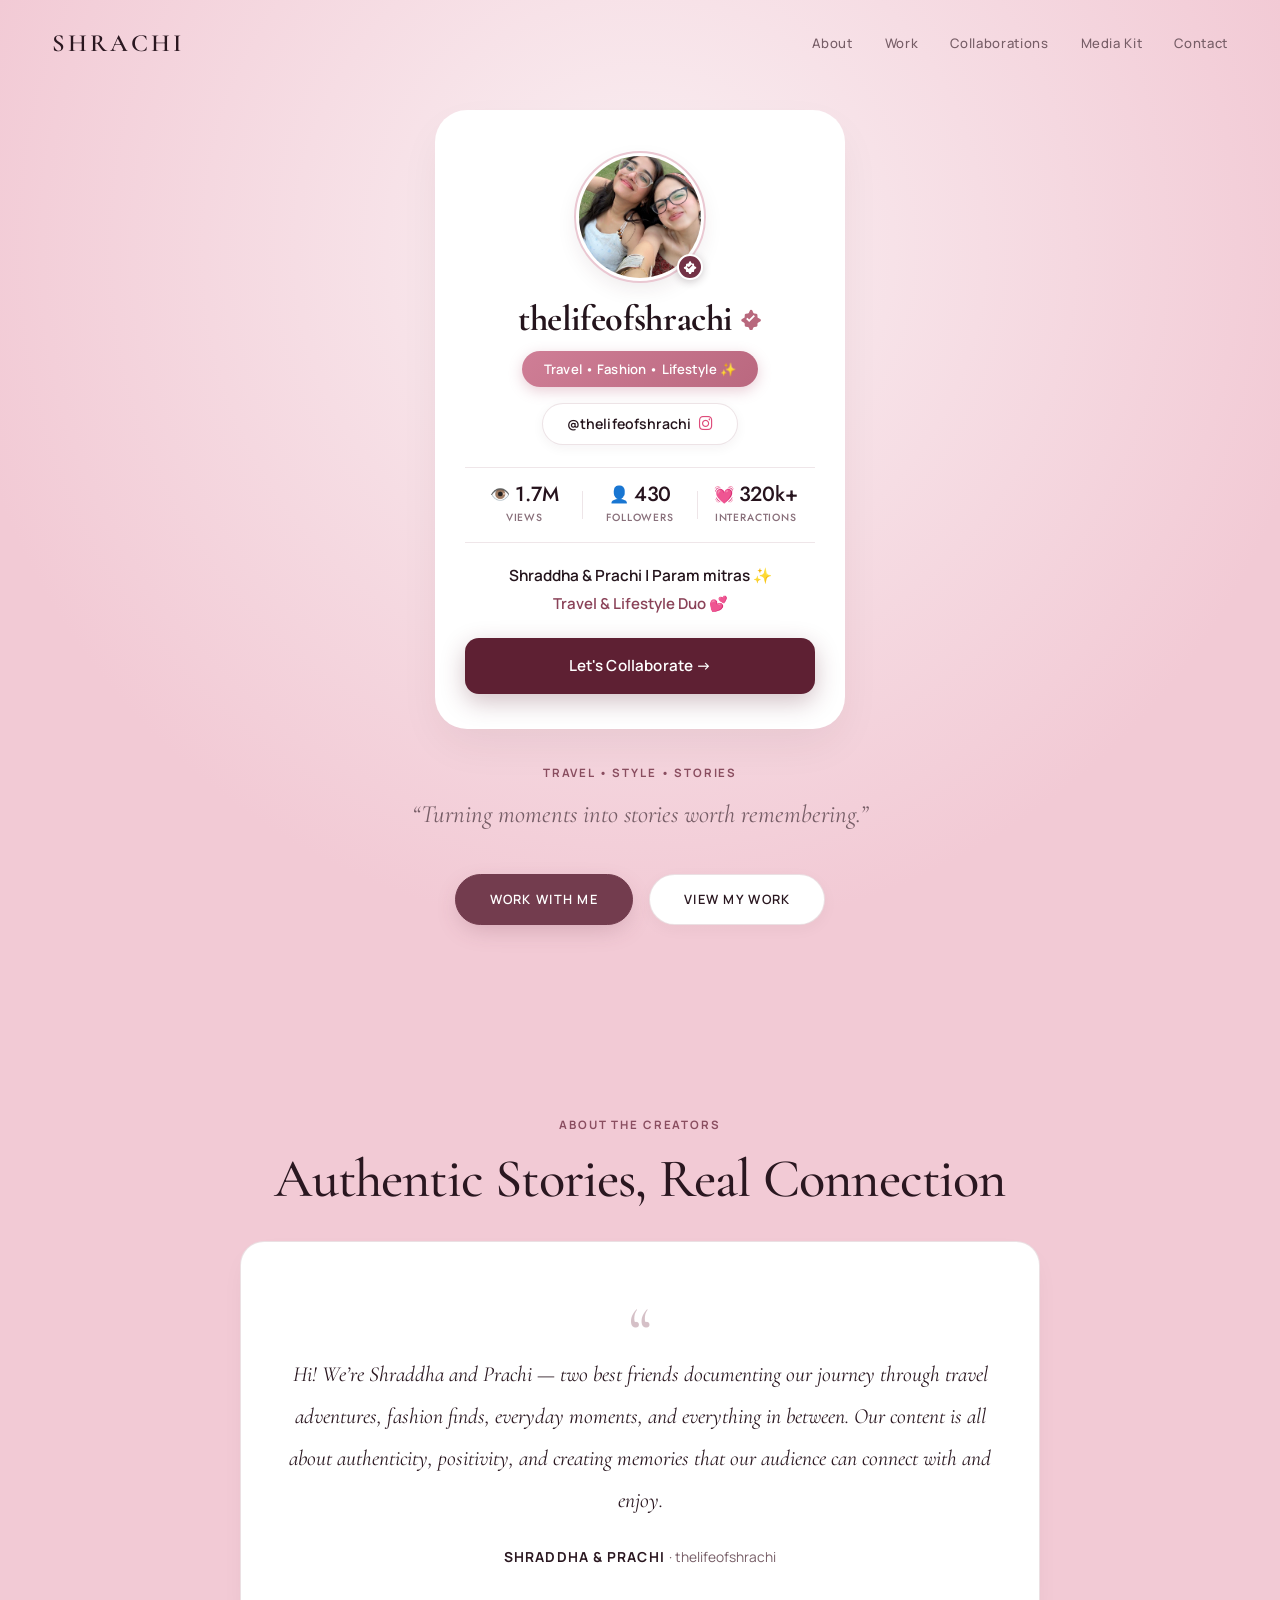
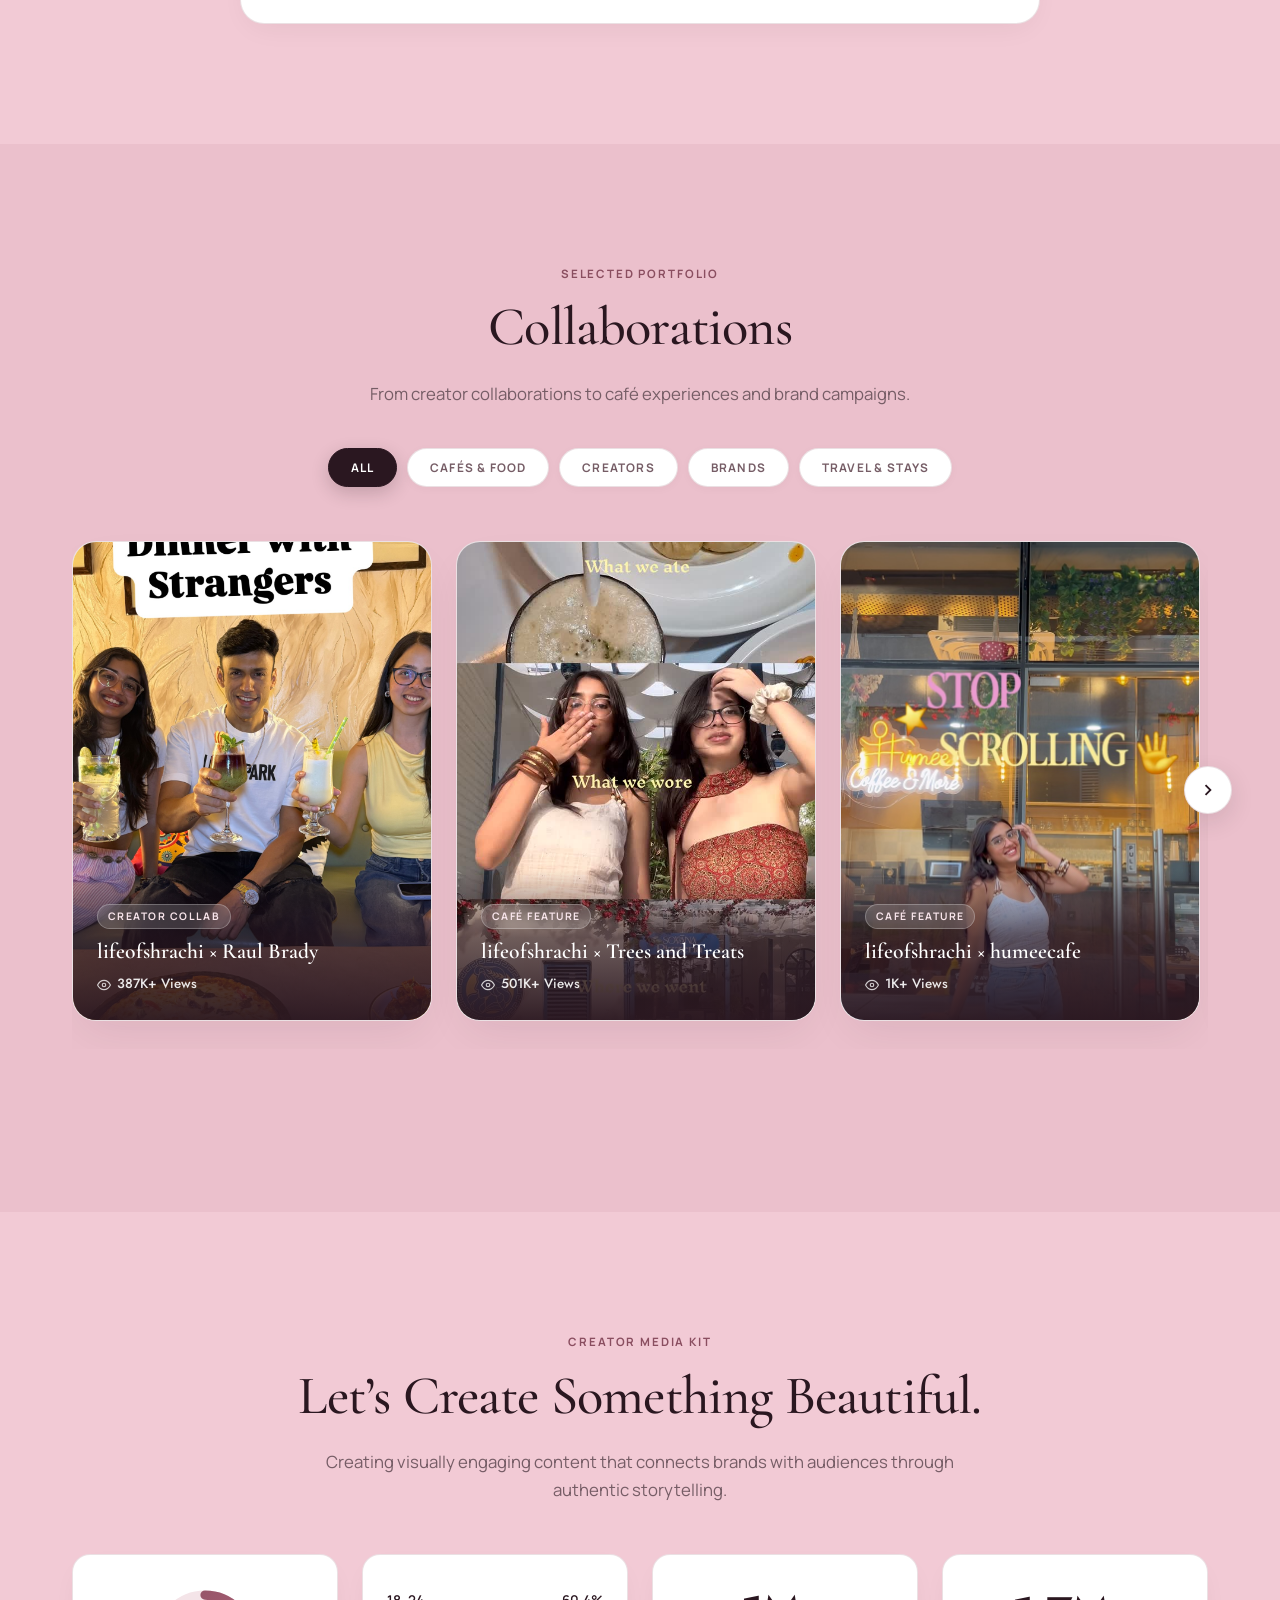
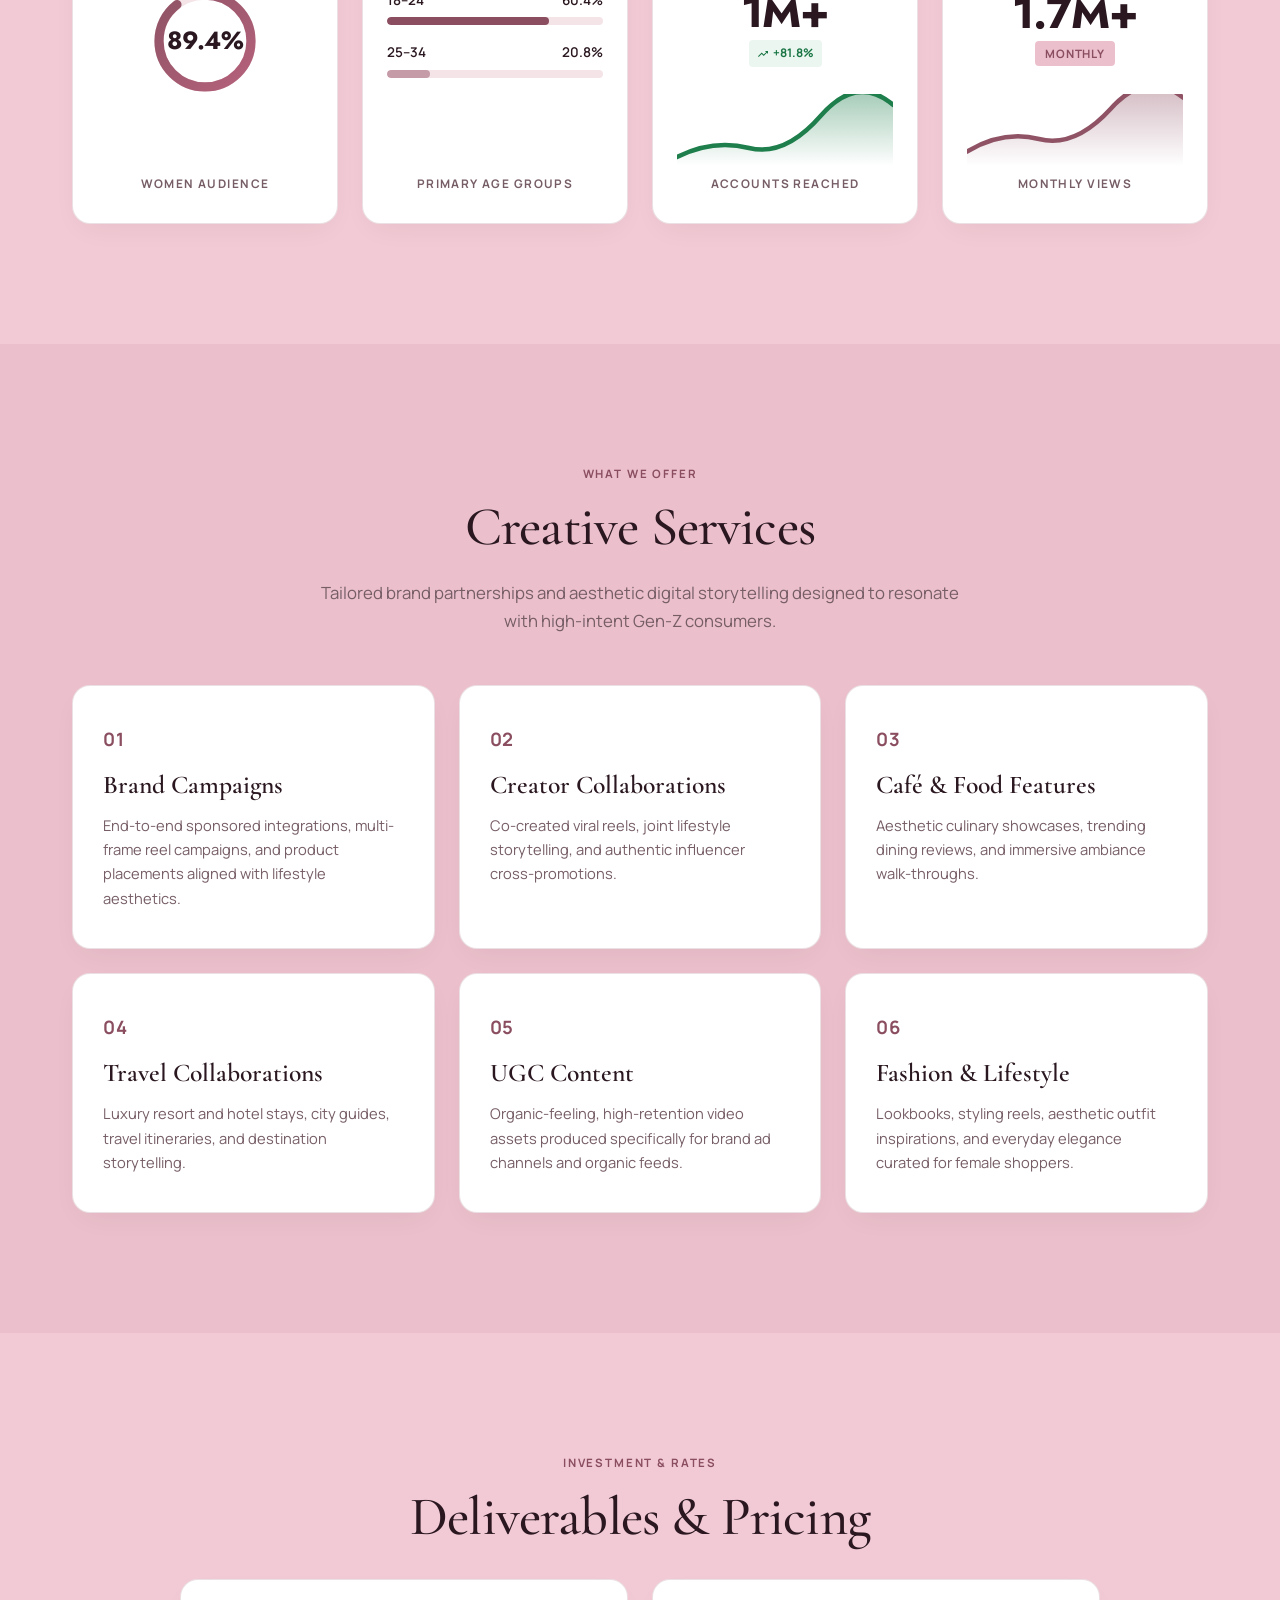
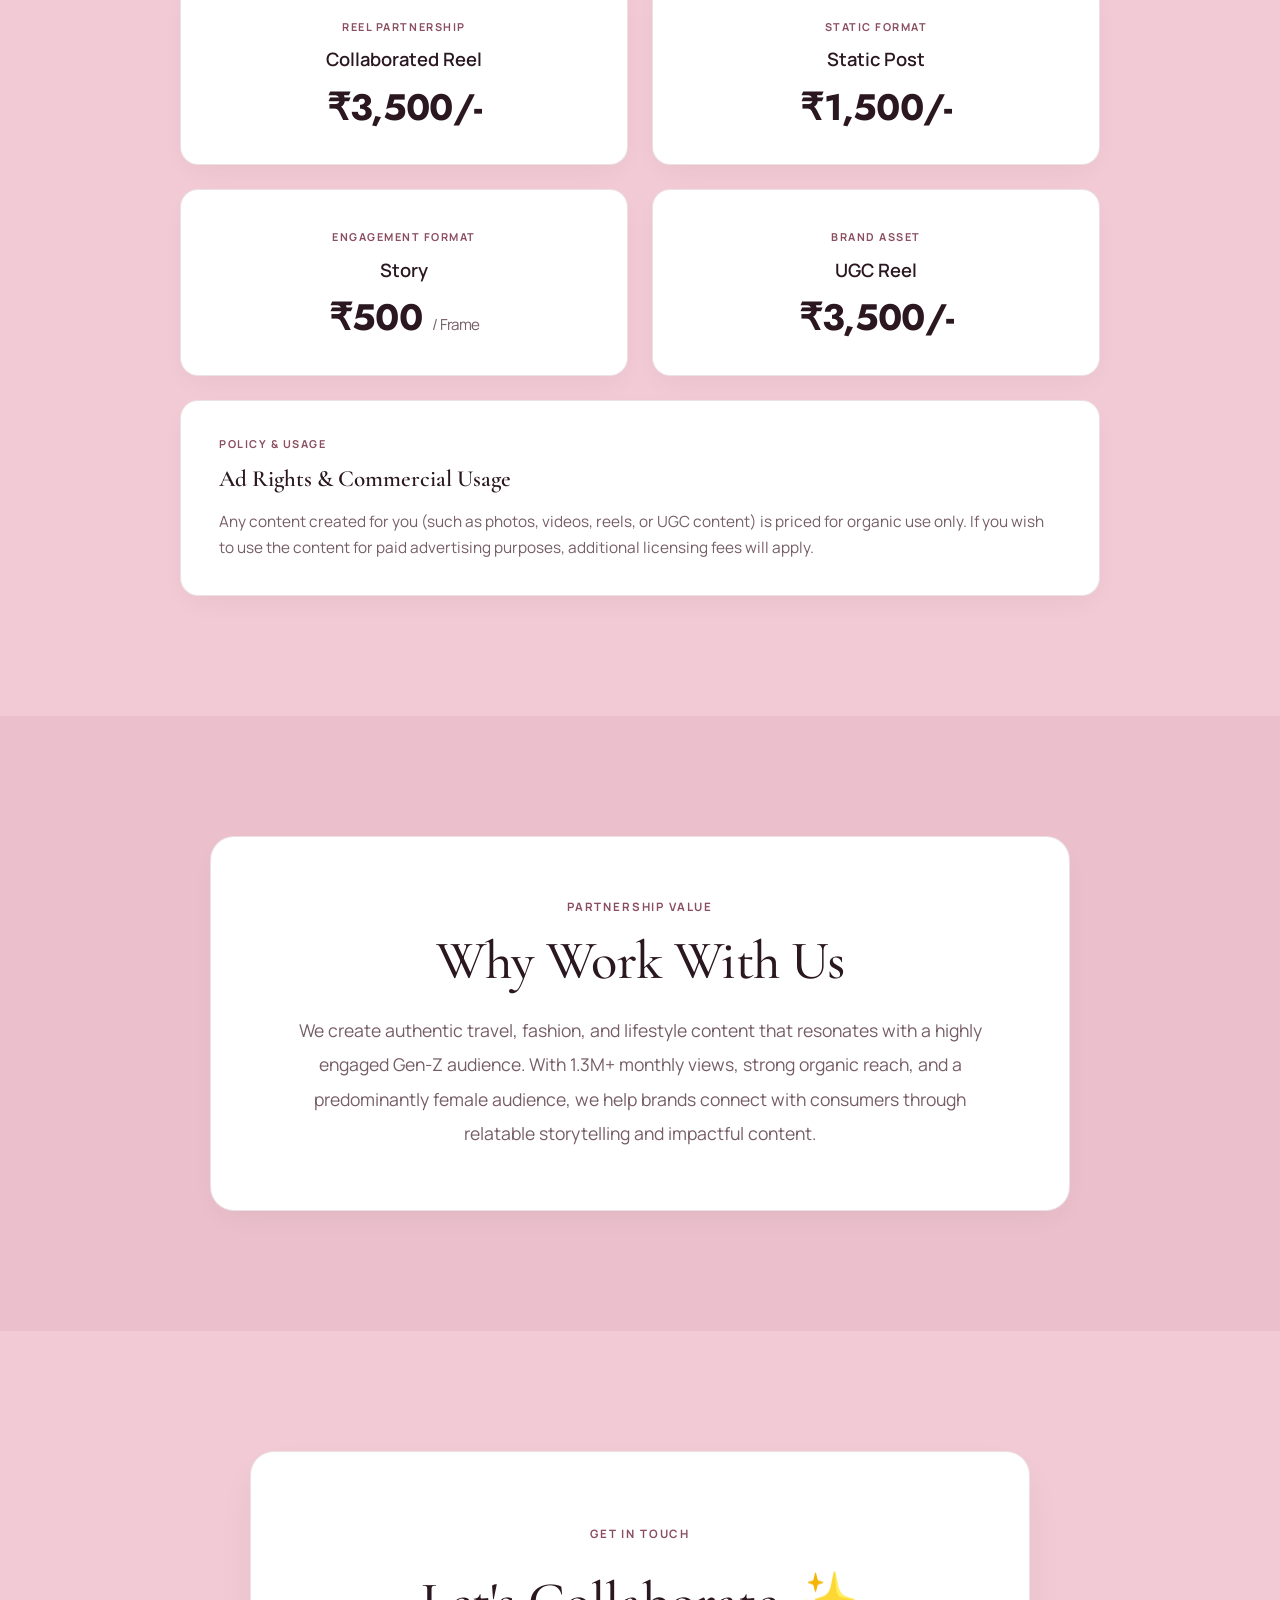
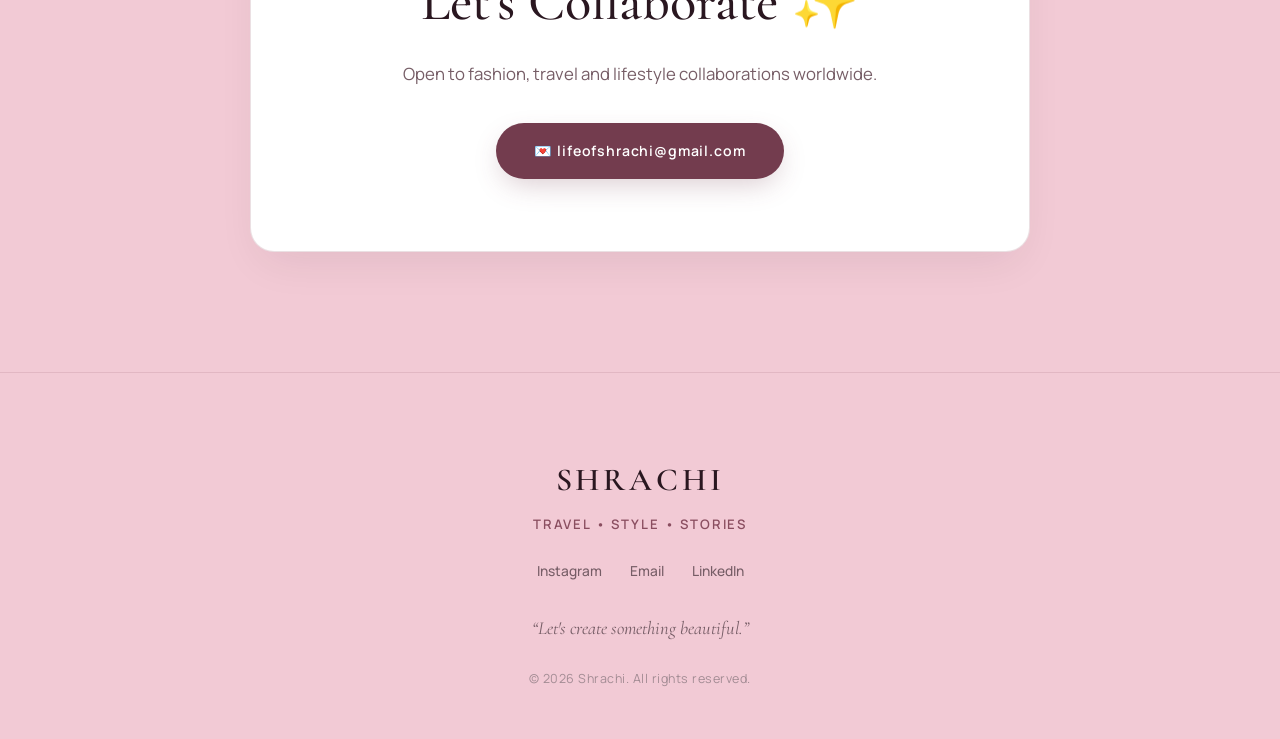
==== commit 6db5f072: "feat: introduce Jost font for numeric and statistics displays" ====
--- a/index.html
+++ b/index.html
@@ -8,13 +8,13 @@
     <meta name="description"
         content="Media kit and portfolio for @thelifeofshrachi. Travel, fashion, and lifestyle creator duo creating authentic storytelling for modern brands.">
 
-    <link rel="stylesheet" href="style.css?v=23">
-
-    <!-- Google Fonts: Cormorant Garamond & Manrope -->
+    <link rel="stylesheet" href="style.css?v=25">
+
+    <!-- Google Fonts: Cormorant Garamond, Jost & Manrope -->
     <link rel="preconnect" href="https://fonts.googleapis.com">
     <link rel="preconnect" href="https://fonts.gstatic.com" crossorigin>
     <link
-        href="https://fonts.googleapis.com/css2?family=Cormorant+Garamond:ital,wght@0,400;0,500;0,600;0,700;1,400;1,600&family=Manrope:wght@300;400;500;600;700&display=swap"
+        href="https://fonts.googleapis.com/css2?family=Cormorant+Garamond:ital,wght@0,400;0,500;0,600;0,700;1,400;1,600&family=Jost:ital,wght@0,400;0,500;0,600;0,700;0,800;1,400;1,600&family=Manrope:wght@300;400;500;600;700&display=swap"
         rel="stylesheet">
 
     <link rel="stylesheet" href="https://cdnjs.cloudflare.com/ajax/libs/font-awesome/6.5.1/css/all.min.css">
--- a/style.css
+++ b/style.css
@@ -39,6 +39,7 @@
   /* Typography */
   --font-serif: 'Cormorant Garamond', Garamond, 'Playfair Display', Georgia, serif;
   --font-sans: 'Manrope', -apple-system, BlinkMacSystemFont, sans-serif;
+  --font-numeric: 'Jost', -apple-system, BlinkMacSystemFont, 'Segoe UI', sans-serif;
 
   /* Easing */
   --ease-smooth: cubic-bezier(0.16, 1, 0.3, 1);
@@ -527,41 +528,41 @@
   display: flex;
   align-items: center;
   justify-content: center;
-  gap: 6px;
+  gap: 5px;
 }
 
 .stat-num-row .stat-icon {
-  font-size: 1.12rem;
+  font-size: 1.02rem;
   line-height: 1;
   display: inline-flex;
   align-items: center;
 }
 
 .stat-num-row .stat-num {
-  font-family: var(--font-sans);
-  font-size: 1.45rem;
-  font-weight: 700;
-  letter-spacing: -0.02em;
-  color: #24141C;
-  line-height: 1.1;
+  font-family: var(--font-numeric);
+  font-size: 1.28rem;
+  font-weight: 500;
+  letter-spacing: -0.01em;
+  color: #26131D;
+  line-height: 1;
 }
 
 .quick-stat .stat-lbl {
   display: block;
-  font-family: var(--font-sans);
-  font-size: 0.68rem;
-  font-weight: 600;
-  letter-spacing: 0.06em;
+  font-family: var(--font-numeric);
+  font-size: 0.65rem;
+  font-weight: 500;
+  letter-spacing: 0.08em;
   text-transform: uppercase;
-  color: #7E636D;
+  color: #886F7A;
   margin-top: 4px;
   white-space: nowrap;
 }
 
 .stat-divider {
   width: 1px;
-  height: 32px;
-  background: rgba(143, 83, 101, 0.18);
+  height: 28px;
+  background: rgba(143, 83, 101, 0.15);
   flex-shrink: 0;
 }
 
@@ -909,7 +910,7 @@
 }
 
 .reel-views {
-  font-family: var(--font-sans);
+  font-family: var(--font-numeric);
   font-size: 0.84rem;
   font-weight: 500;
   color: rgba(255, 255, 255, 0.9);
@@ -1112,7 +1113,7 @@
 
 .chart-percentage {
   position: absolute;
-  font-family: var(--font-sans);
+  font-family: var(--font-numeric);
   font-size: 1.55rem;
   font-weight: 700;
   letter-spacing: -0.02em;
@@ -1174,7 +1175,7 @@
 }
 
 .stat-highlight .stat-num {
-  font-family: var(--font-sans);
+  font-family: var(--font-numeric);
   font-size: 2.75rem;
   font-weight: 700;
   letter-spacing: -0.03em;
@@ -1324,7 +1325,7 @@
 }
 
 .price-tag {
-  font-family: var(--font-sans);
+  font-family: var(--font-numeric);
   font-size: 2.3rem;
   font-weight: 700;
   letter-spacing: -0.02em;
@@ -1706,11 +1707,13 @@
   }
 
   .quick-stat .stat-num {
-    font-size: 1.35rem;
+    font-size: 1.20rem;
+    font-weight: 500;
   }
 
   .quick-stat .stat-lbl {
     font-size: 0.62rem;
+    font-weight: 500;
   }
 
   .handle-pill {
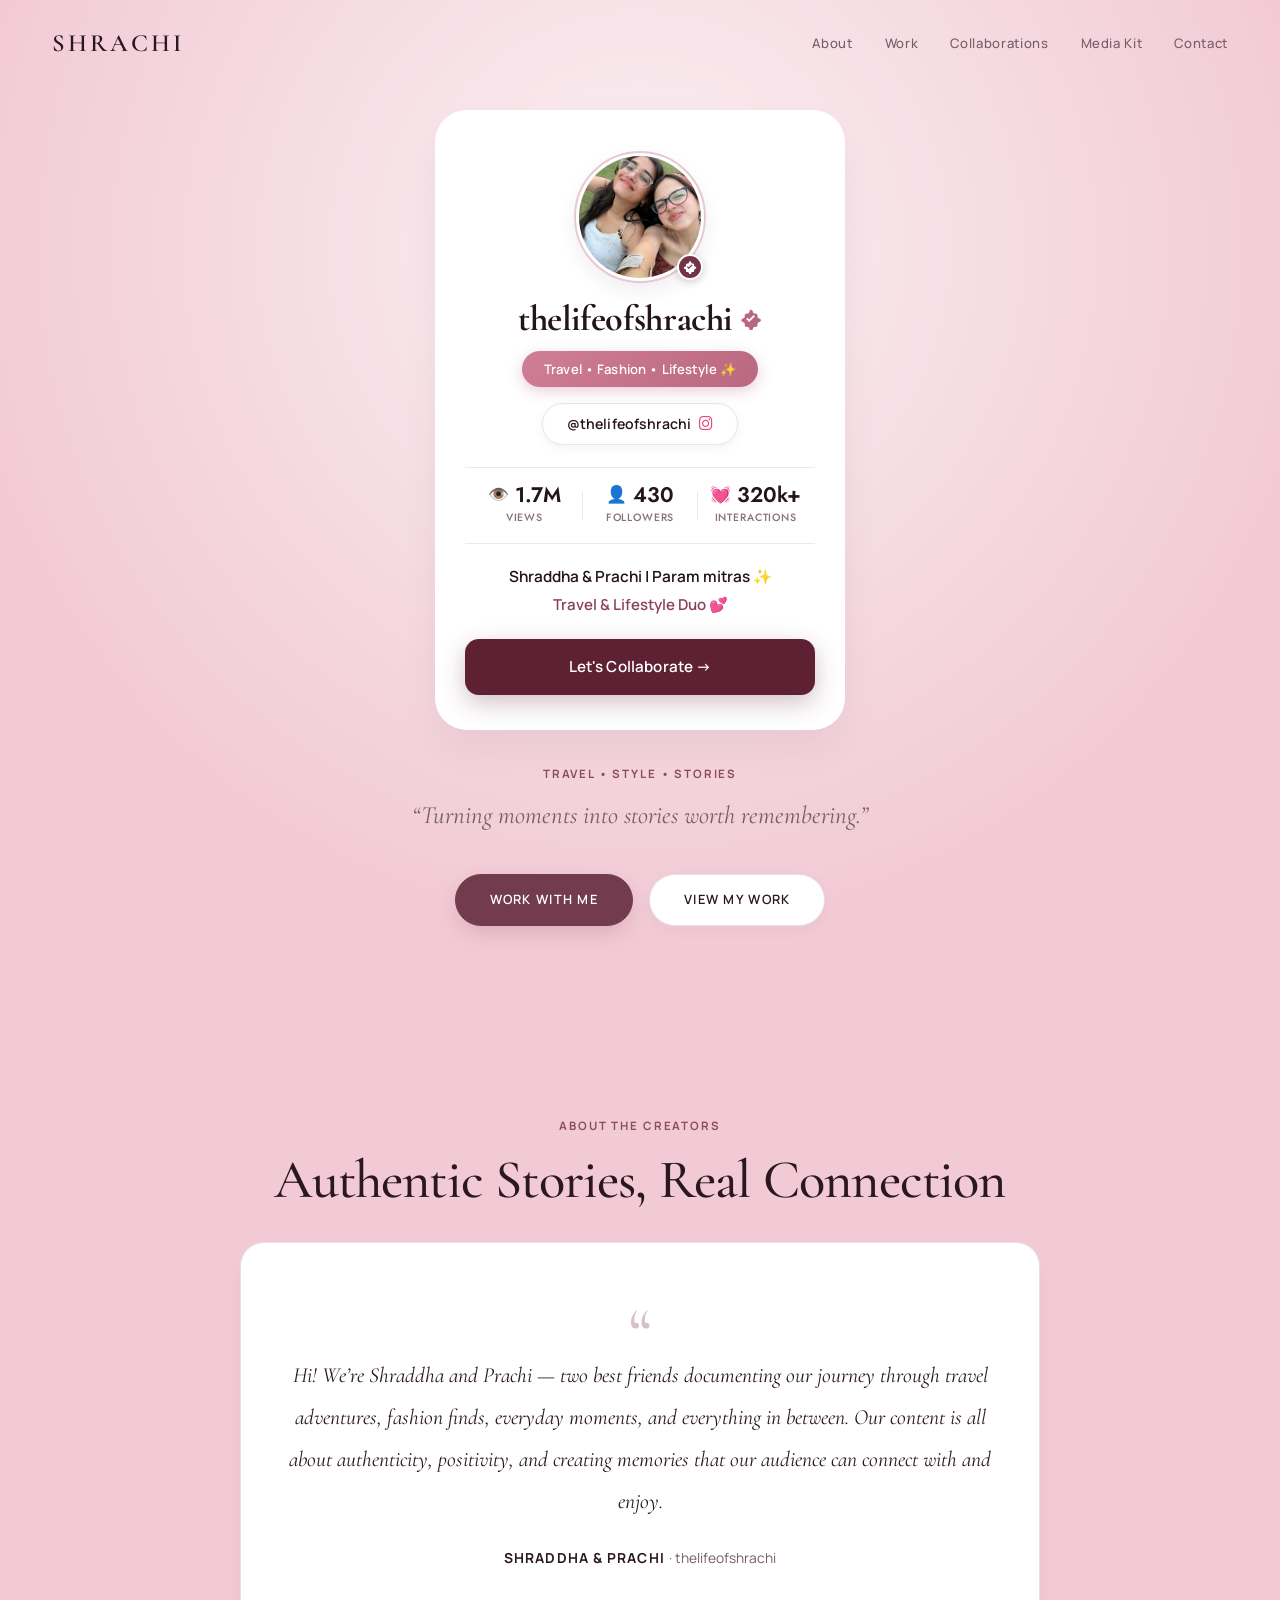
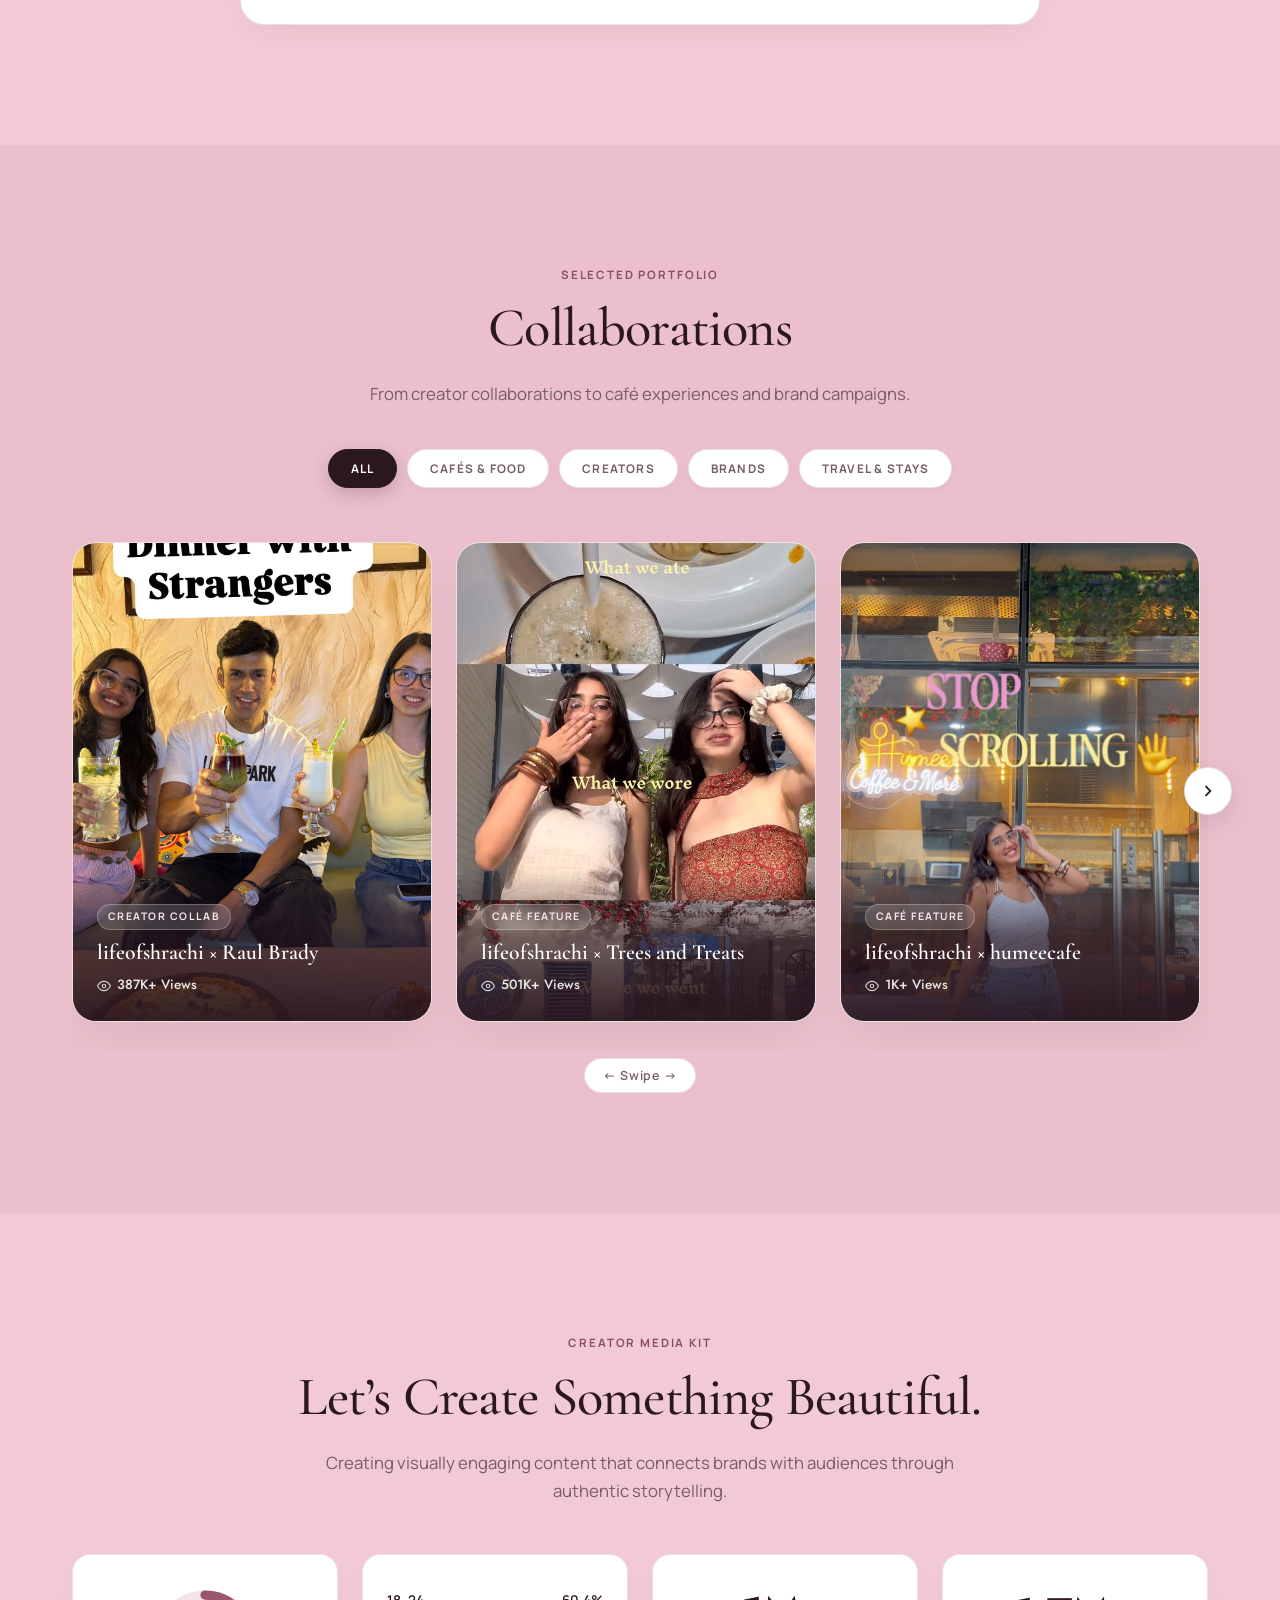
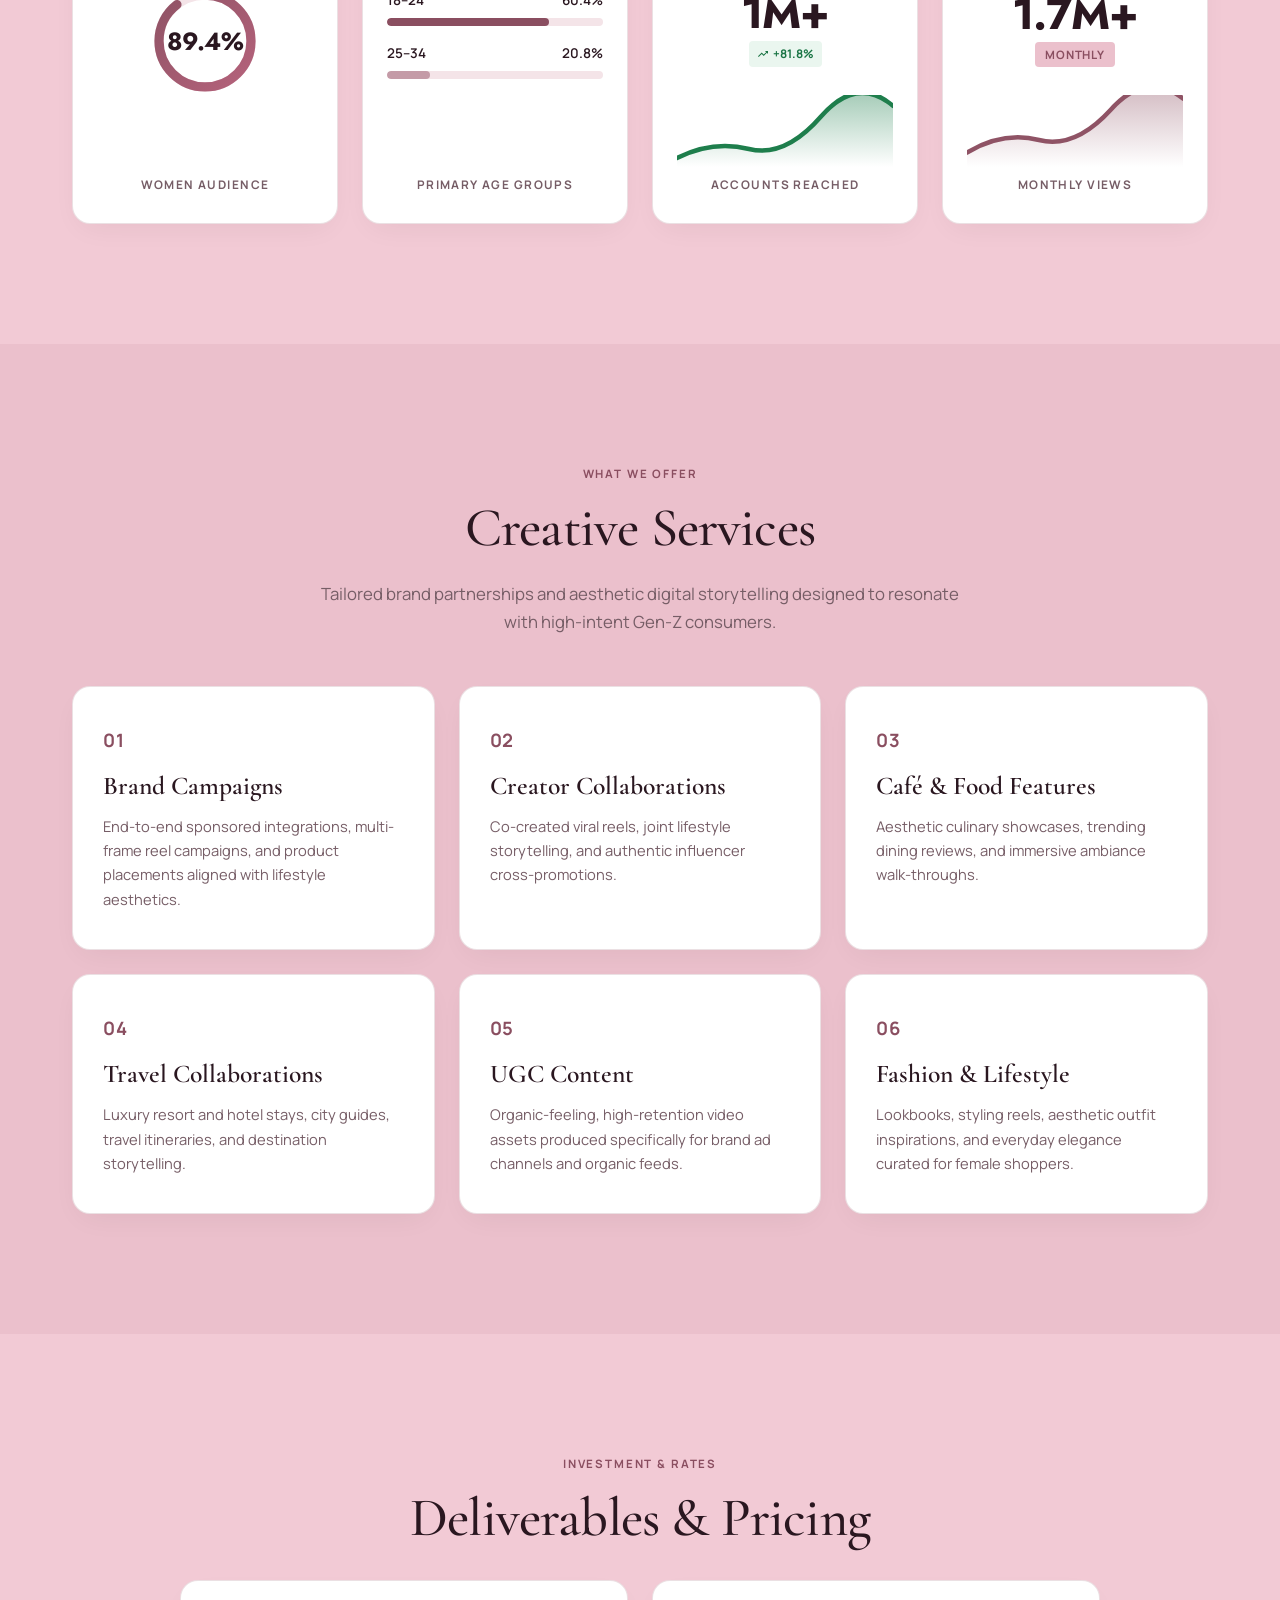
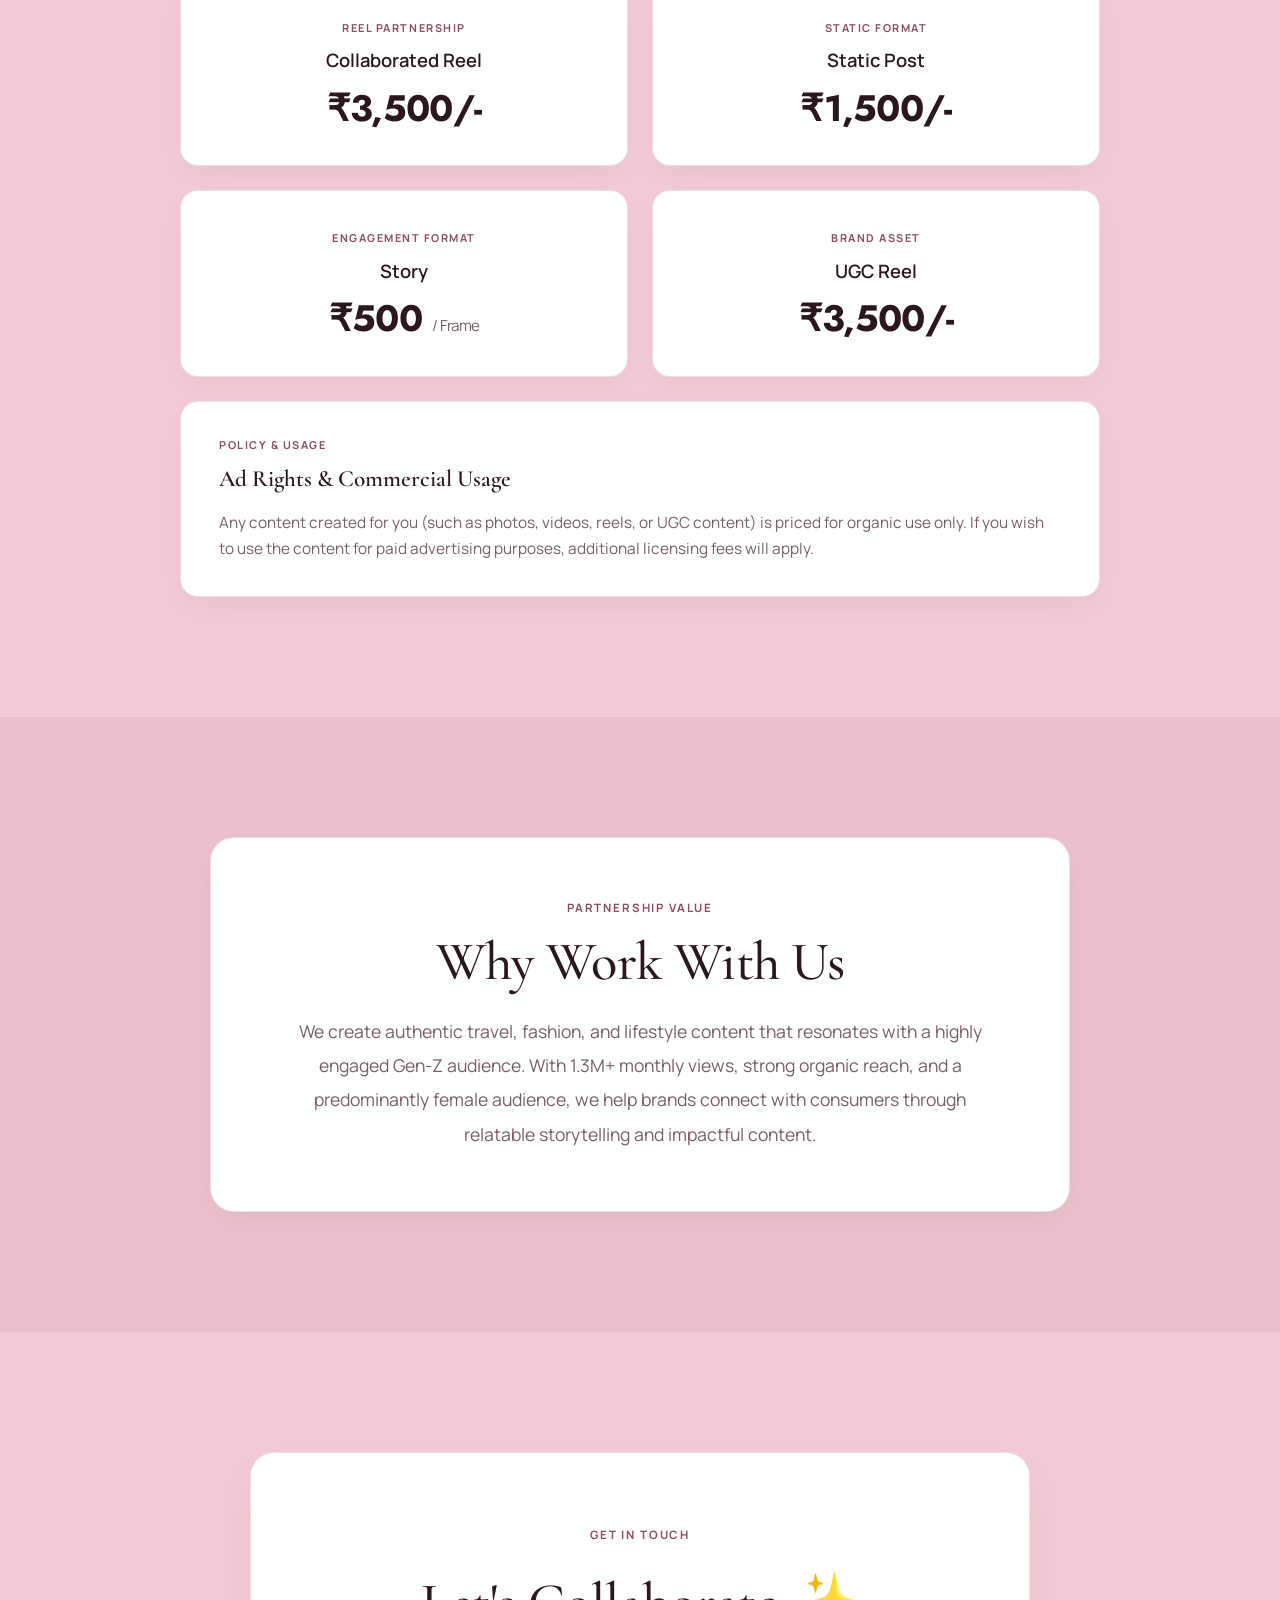
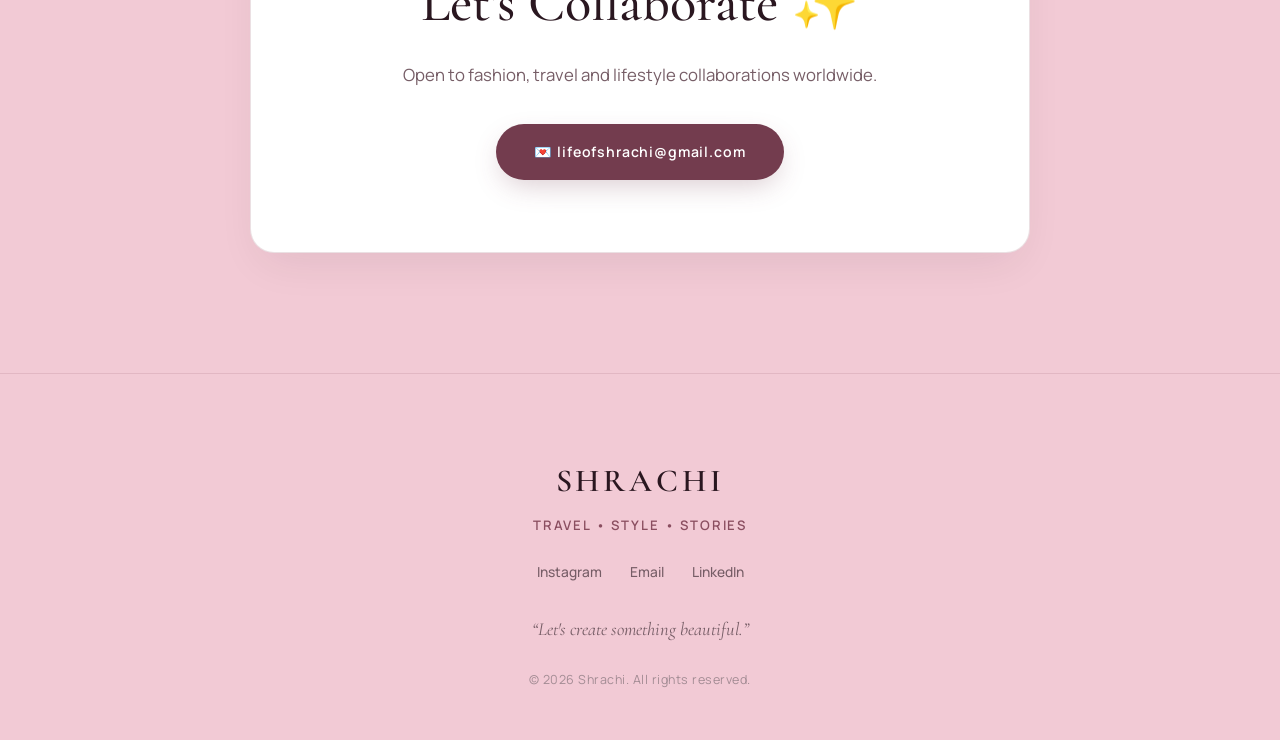
==== commit c19dad17: "style: update typography and spacing for stat numbers and labels" ====
--- a/index.html
+++ b/index.html
@@ -8,7 +8,7 @@
     <meta name="description"
         content="Media kit and portfolio for @thelifeofshrachi. Travel, fashion, and lifestyle creator duo creating authentic storytelling for modern brands.">
 
-    <link rel="stylesheet" href="style.css?v=25">
+    <link rel="stylesheet" href="style.css?v=26">
 
     <!-- Google Fonts: Cormorant Garamond, Jost & Manrope -->
     <link rel="preconnect" href="https://fonts.googleapis.com">
--- a/style.css
+++ b/style.css
@@ -528,11 +528,11 @@
   display: flex;
   align-items: center;
   justify-content: center;
-  gap: 5px;
+  gap: 6px;
 }
 
 .stat-num-row .stat-icon {
-  font-size: 1.02rem;
+  font-size: 1.05rem;
   line-height: 1;
   display: inline-flex;
   align-items: center;
@@ -540,17 +540,17 @@
 
 .stat-num-row .stat-num {
   font-family: var(--font-numeric);
-  font-size: 1.28rem;
-  font-weight: 500;
+  font-size: 1.32rem;
+  font-weight: 600;
   letter-spacing: -0.01em;
-  color: #26131D;
+  color: #24141C;
   line-height: 1;
 }
 
 .quick-stat .stat-lbl {
   display: block;
   font-family: var(--font-numeric);
-  font-size: 0.65rem;
+  font-size: 0.66rem;
   font-weight: 500;
   letter-spacing: 0.08em;
   text-transform: uppercase;
@@ -1707,12 +1707,12 @@
   }
 
   .quick-stat .stat-num {
-    font-size: 1.20rem;
-    font-weight: 500;
+    font-size: 1.24rem;
+    font-weight: 600;
   }
 
   .quick-stat .stat-lbl {
-    font-size: 0.62rem;
+    font-size: 0.64rem;
     font-weight: 500;
   }
 
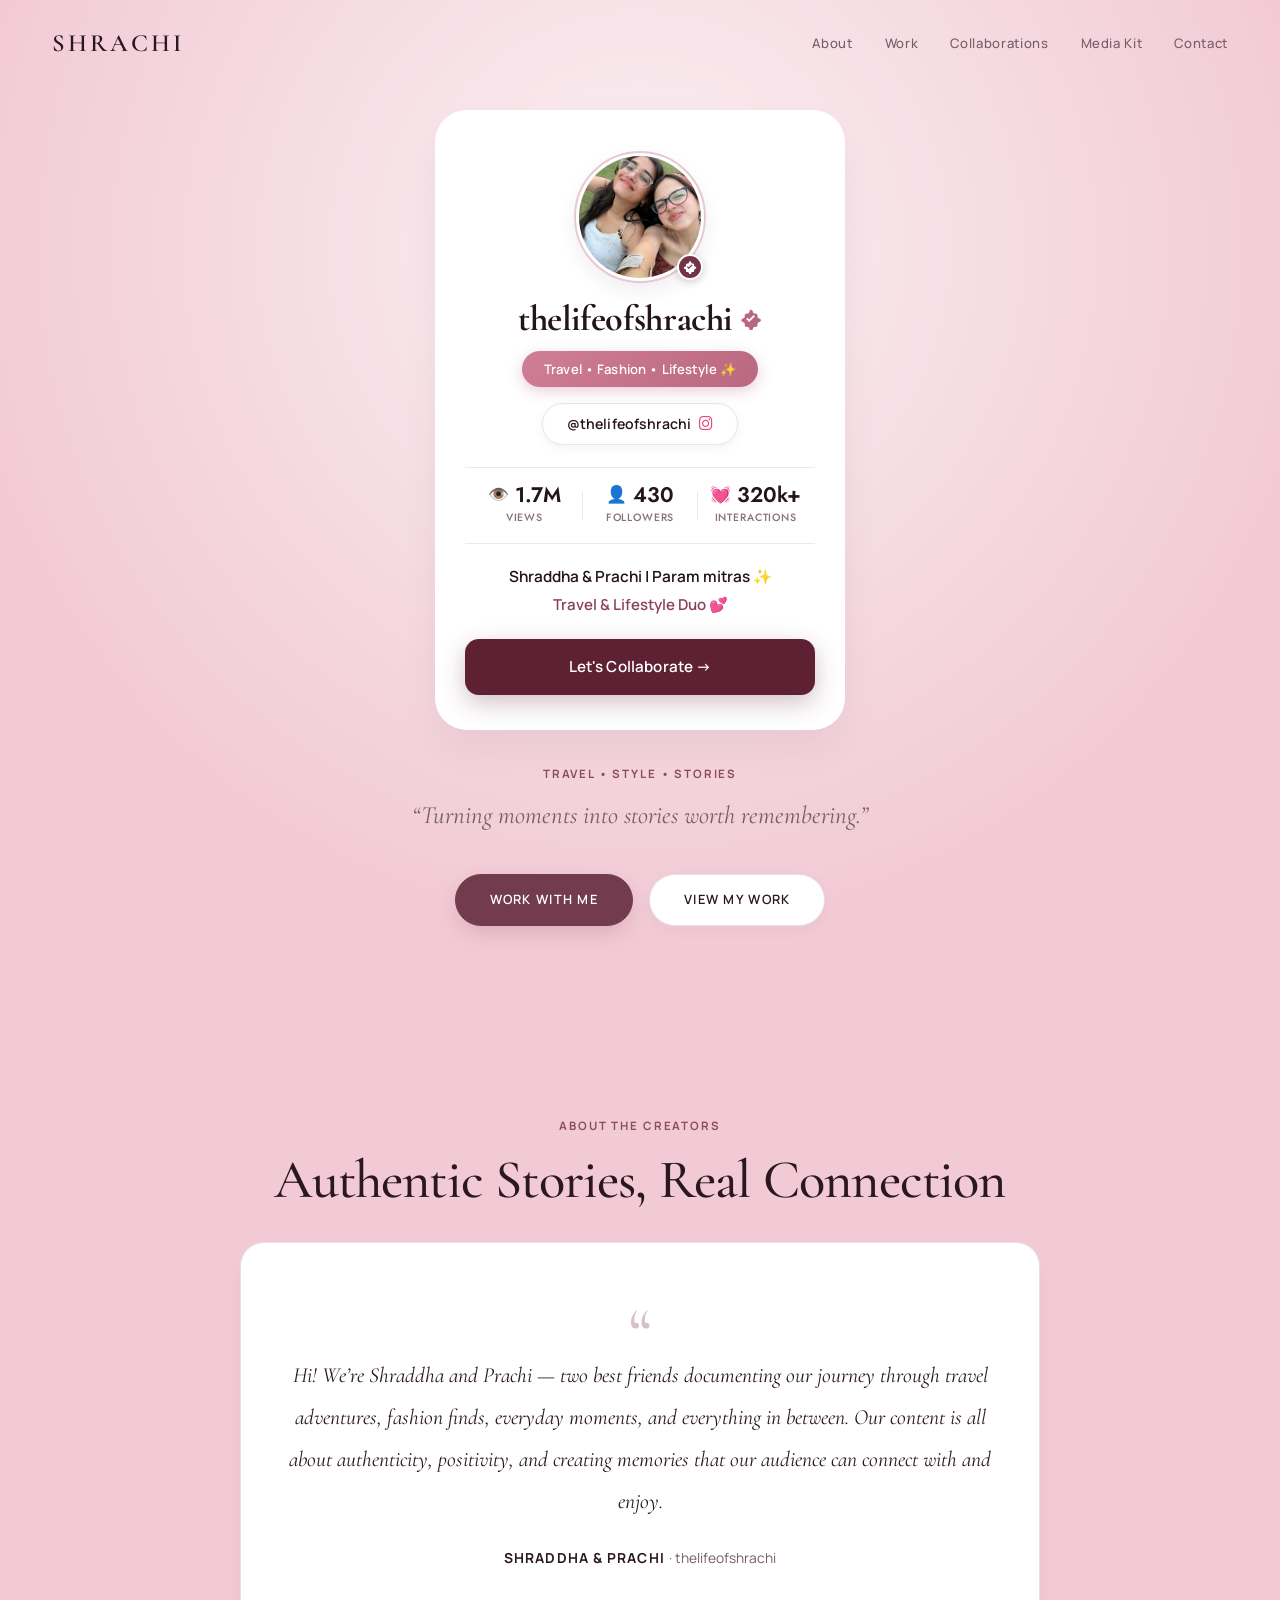
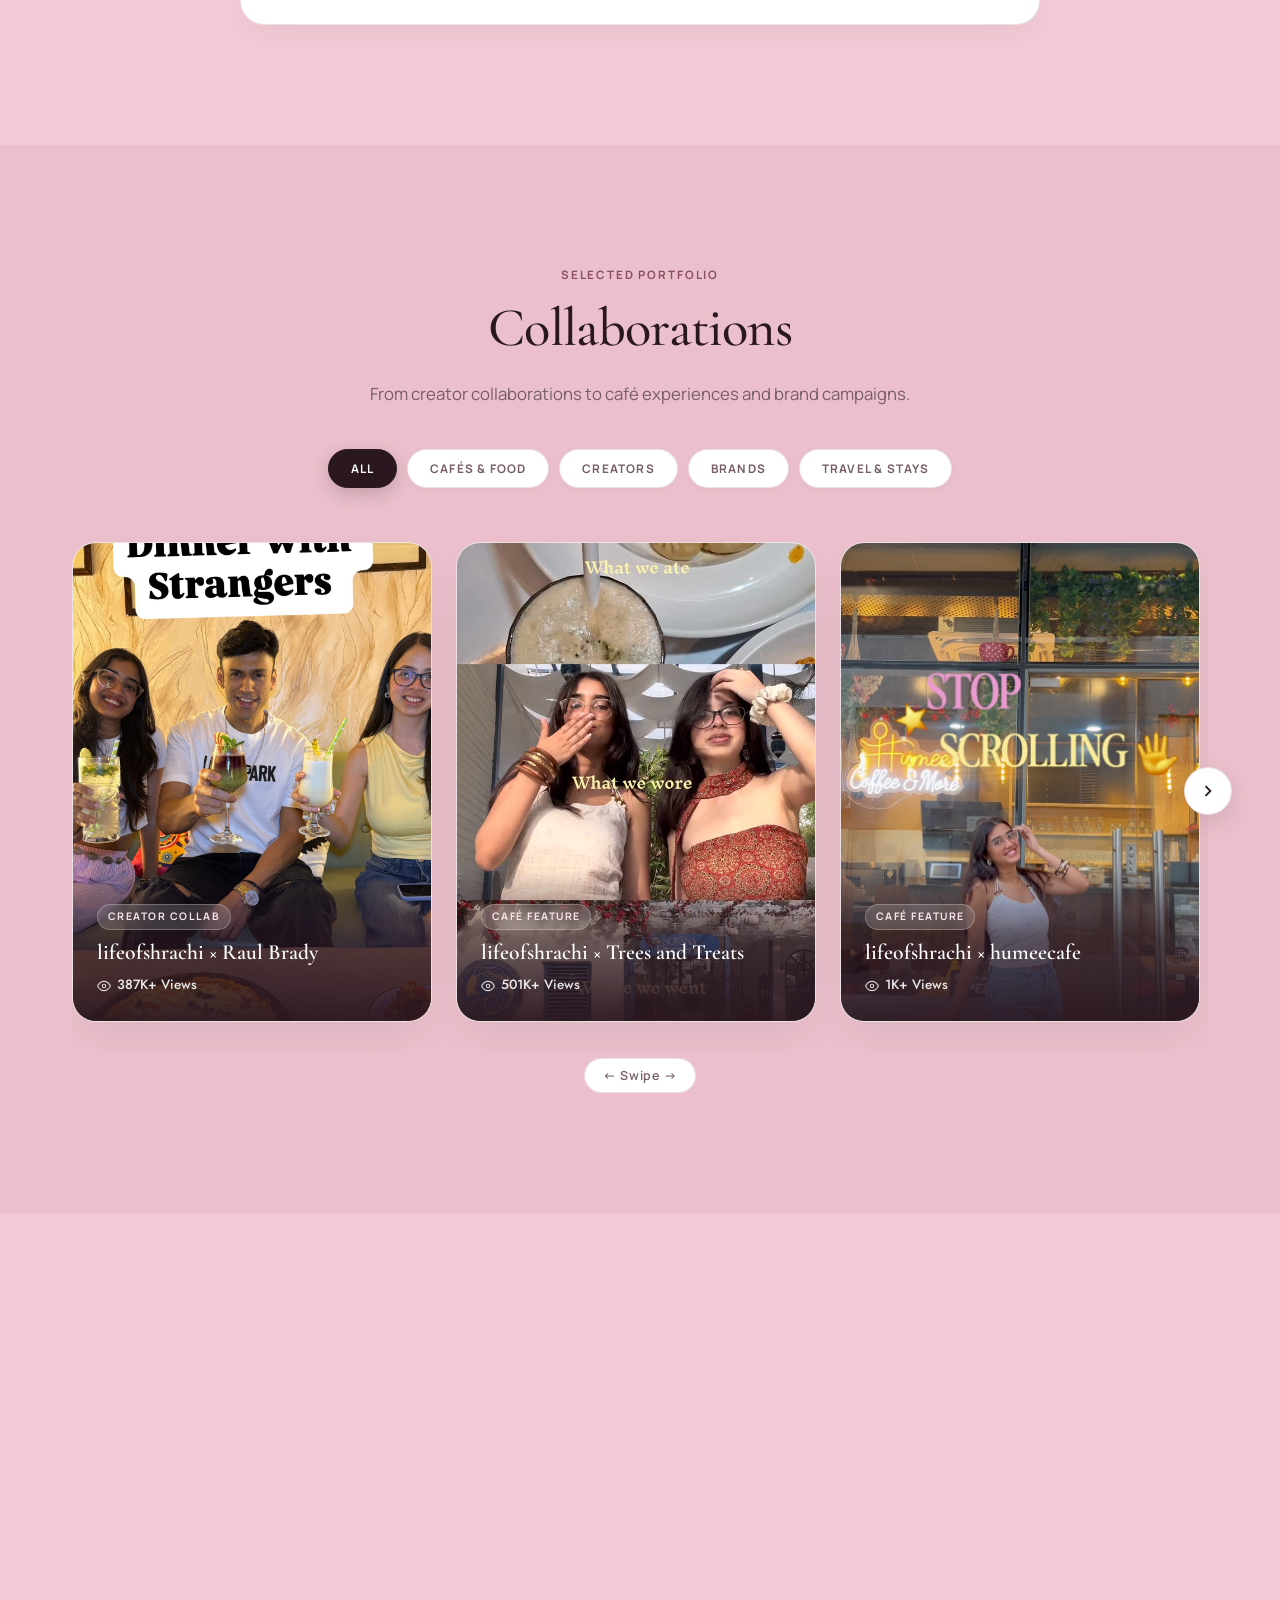
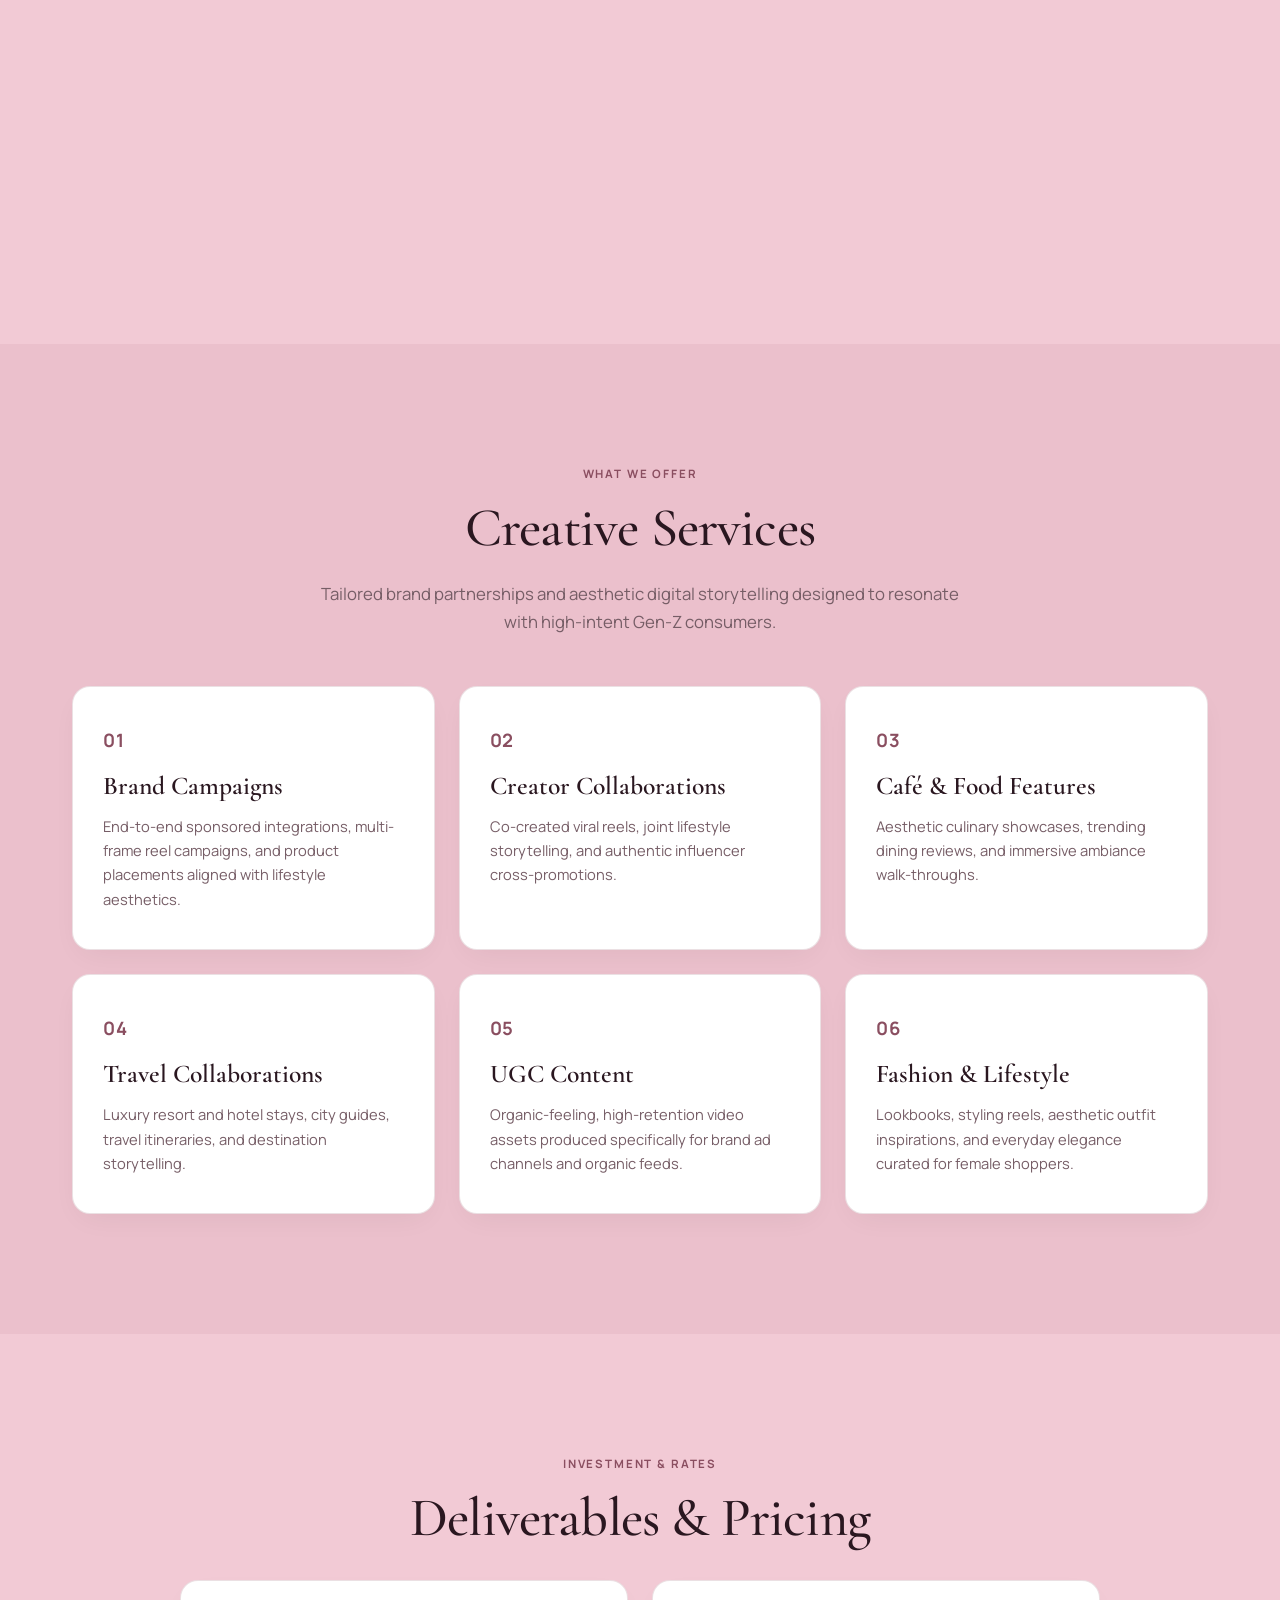
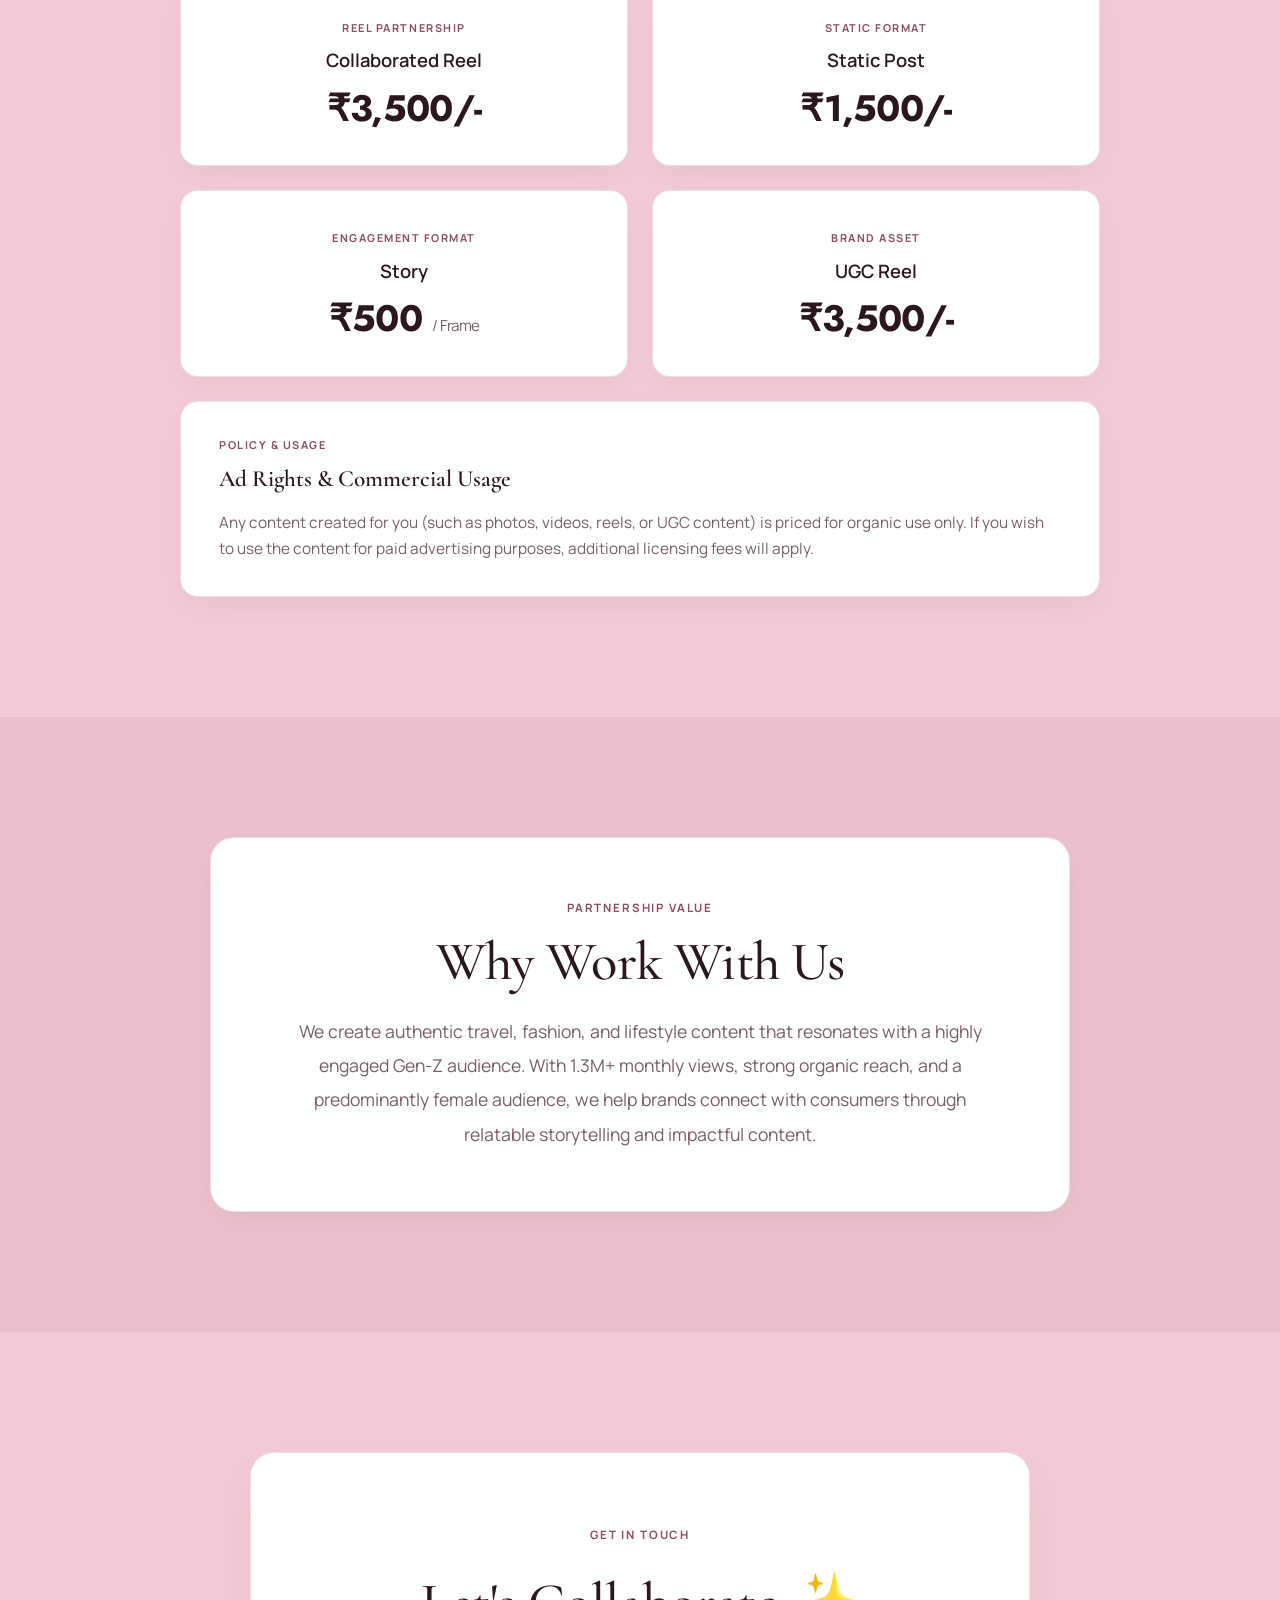
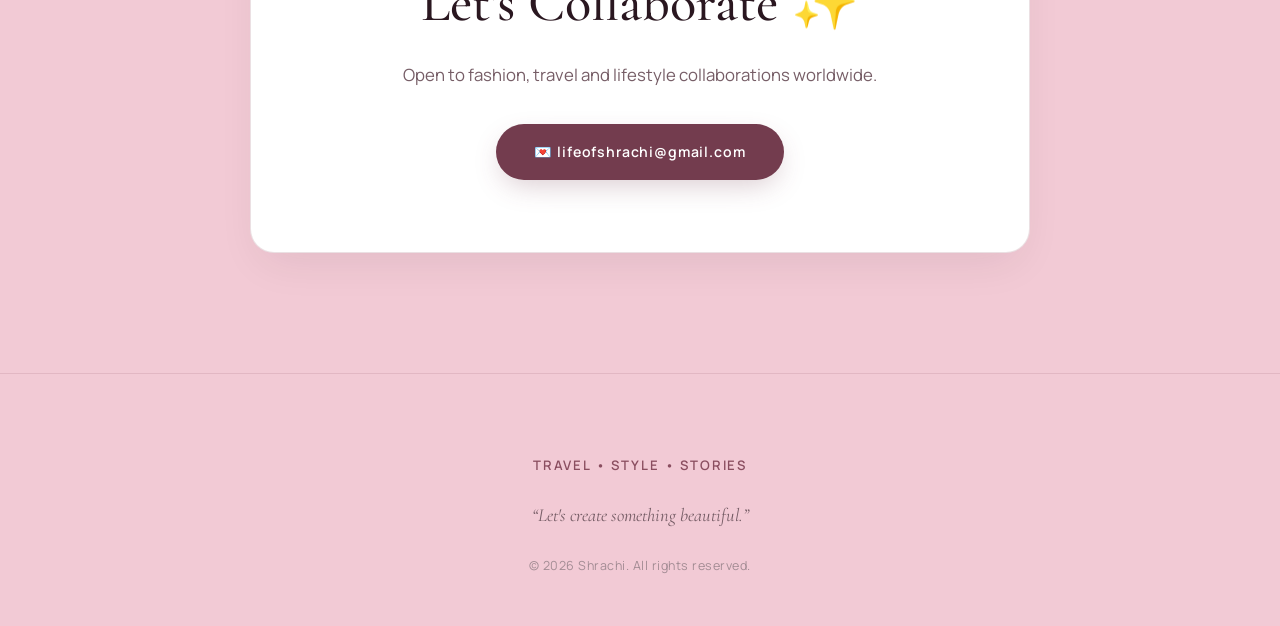
==== commit fb383093: "refactor: remove brand heading and social links from footer" ====
--- a/index.html
+++ b/index.html
@@ -573,13 +573,7 @@
     <!-- FOOTER -->
     <footer class="site-footer">
         <div class="footer-container">
-            <h3 class="footer-brand">SHRACHI</h3>
             <p class="footer-tagline">Travel • Style • Stories</p>
-            <div class="footer-links">
-                <a href="https://instagram.com/thelifeofshrachi" target="_blank" rel="noopener noreferrer">Instagram</a>
-                <a href="mailto:lifeofshrachi@gmail.com">Email</a>
-                <a href="https://instagram.com/thelifeofshrachi" target="_blank" rel="noopener noreferrer">LinkedIn</a>
-            </div>
             <p class="footer-quote">“Let's create something beautiful.”</p>
             <div class="footer-copy">© 2026 Shrachi. All rights reserved.</div>
         </div>
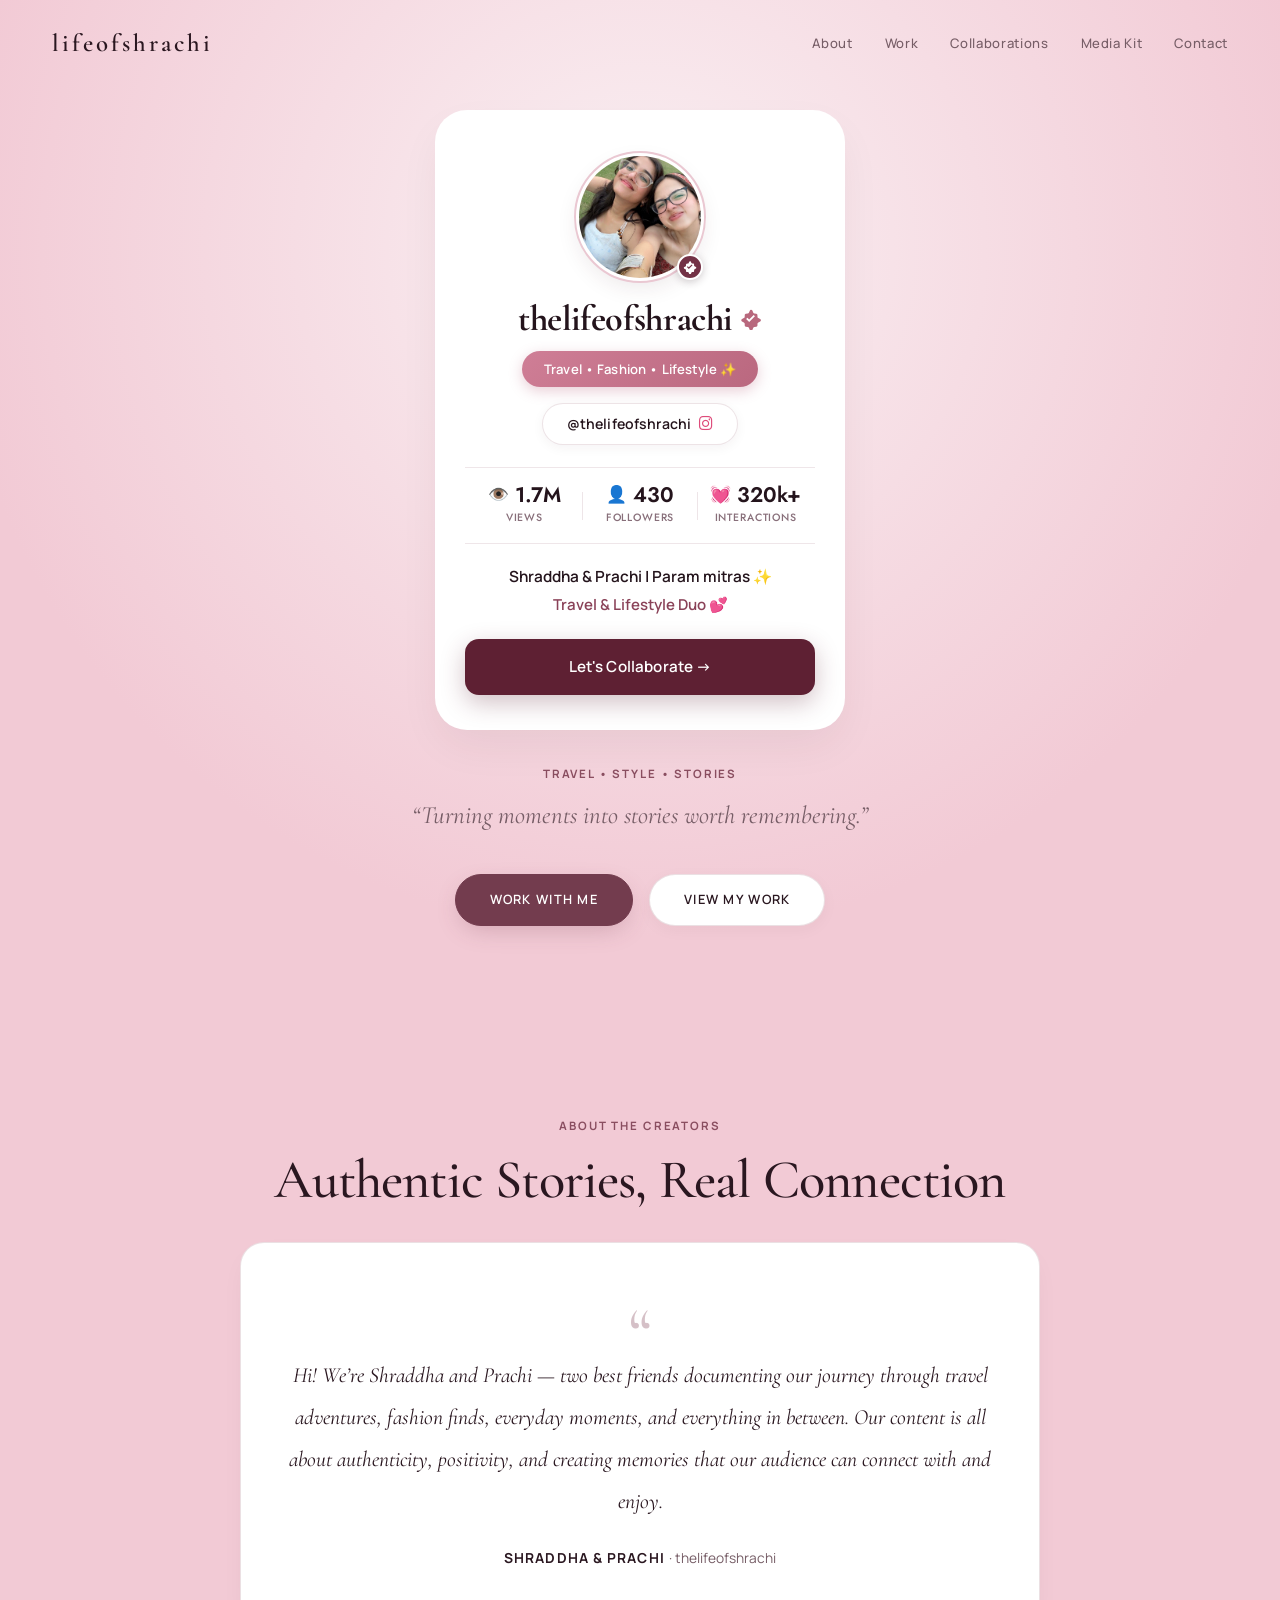
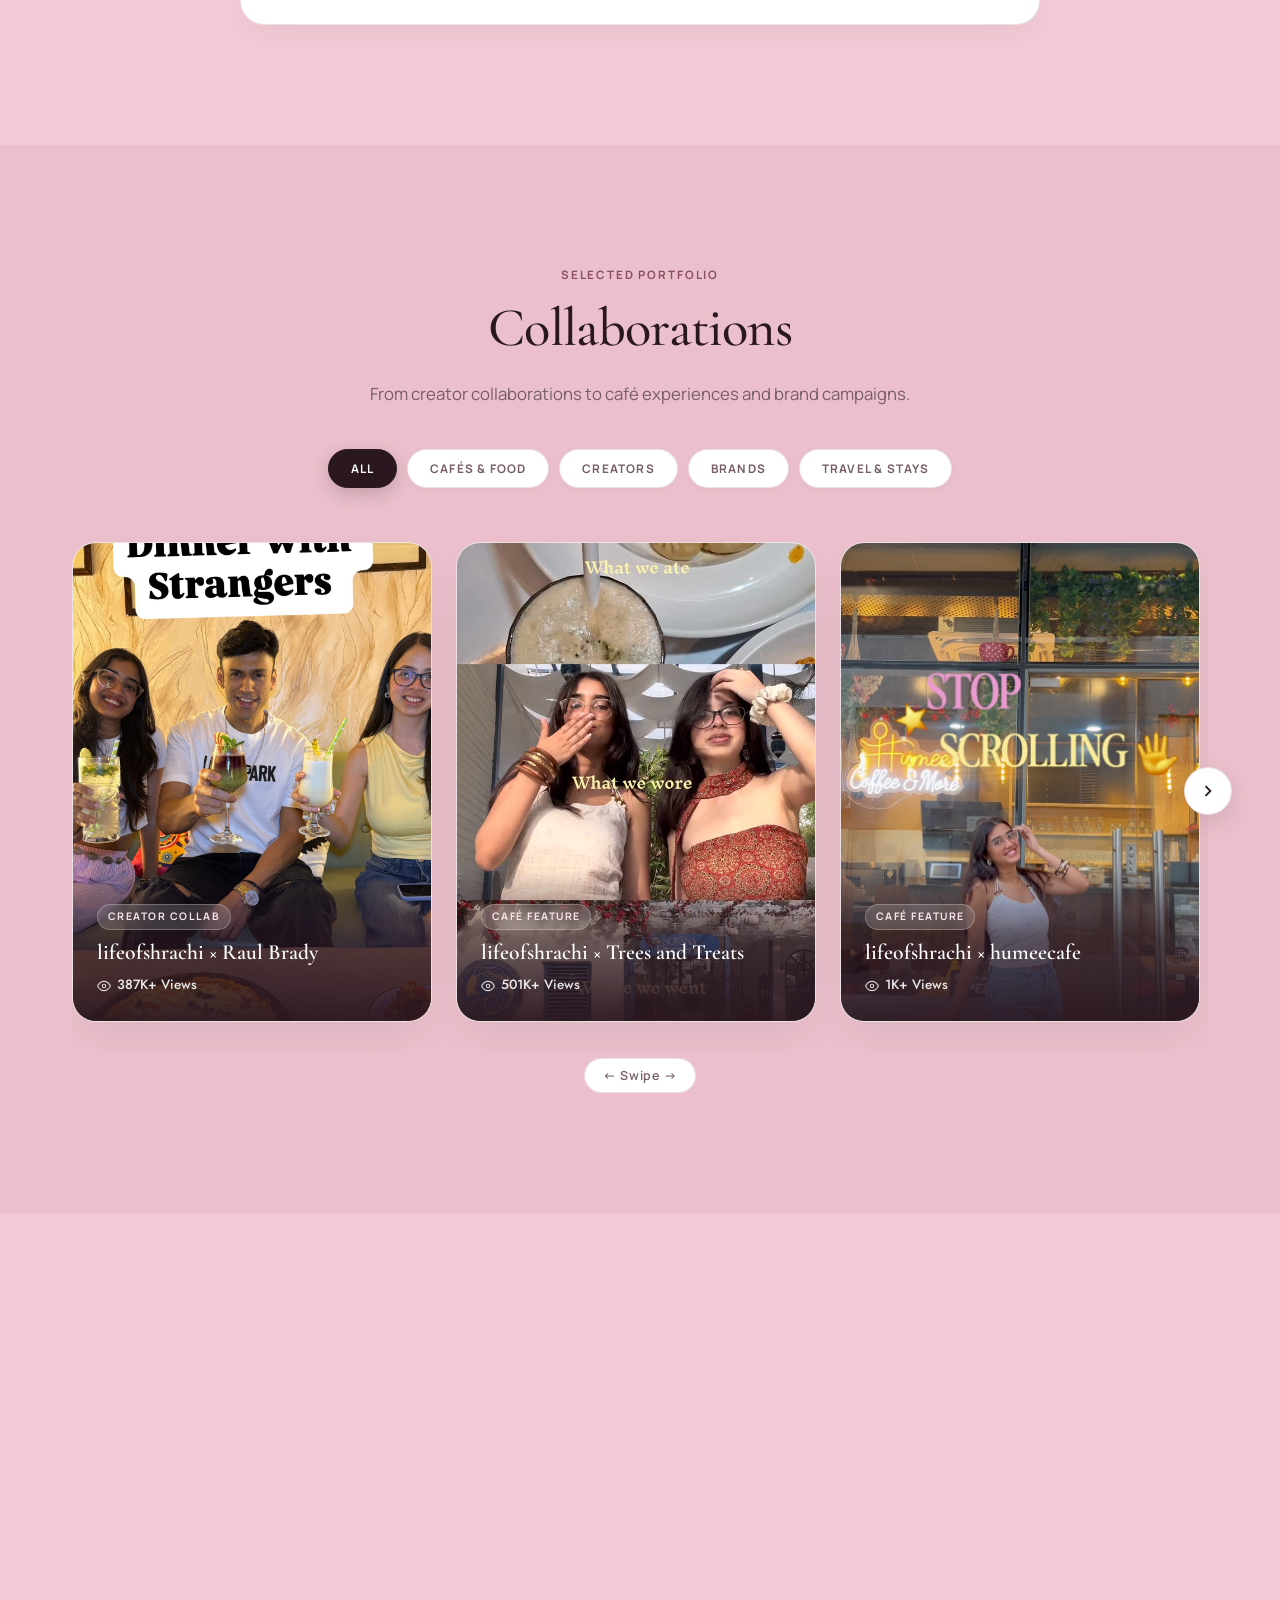
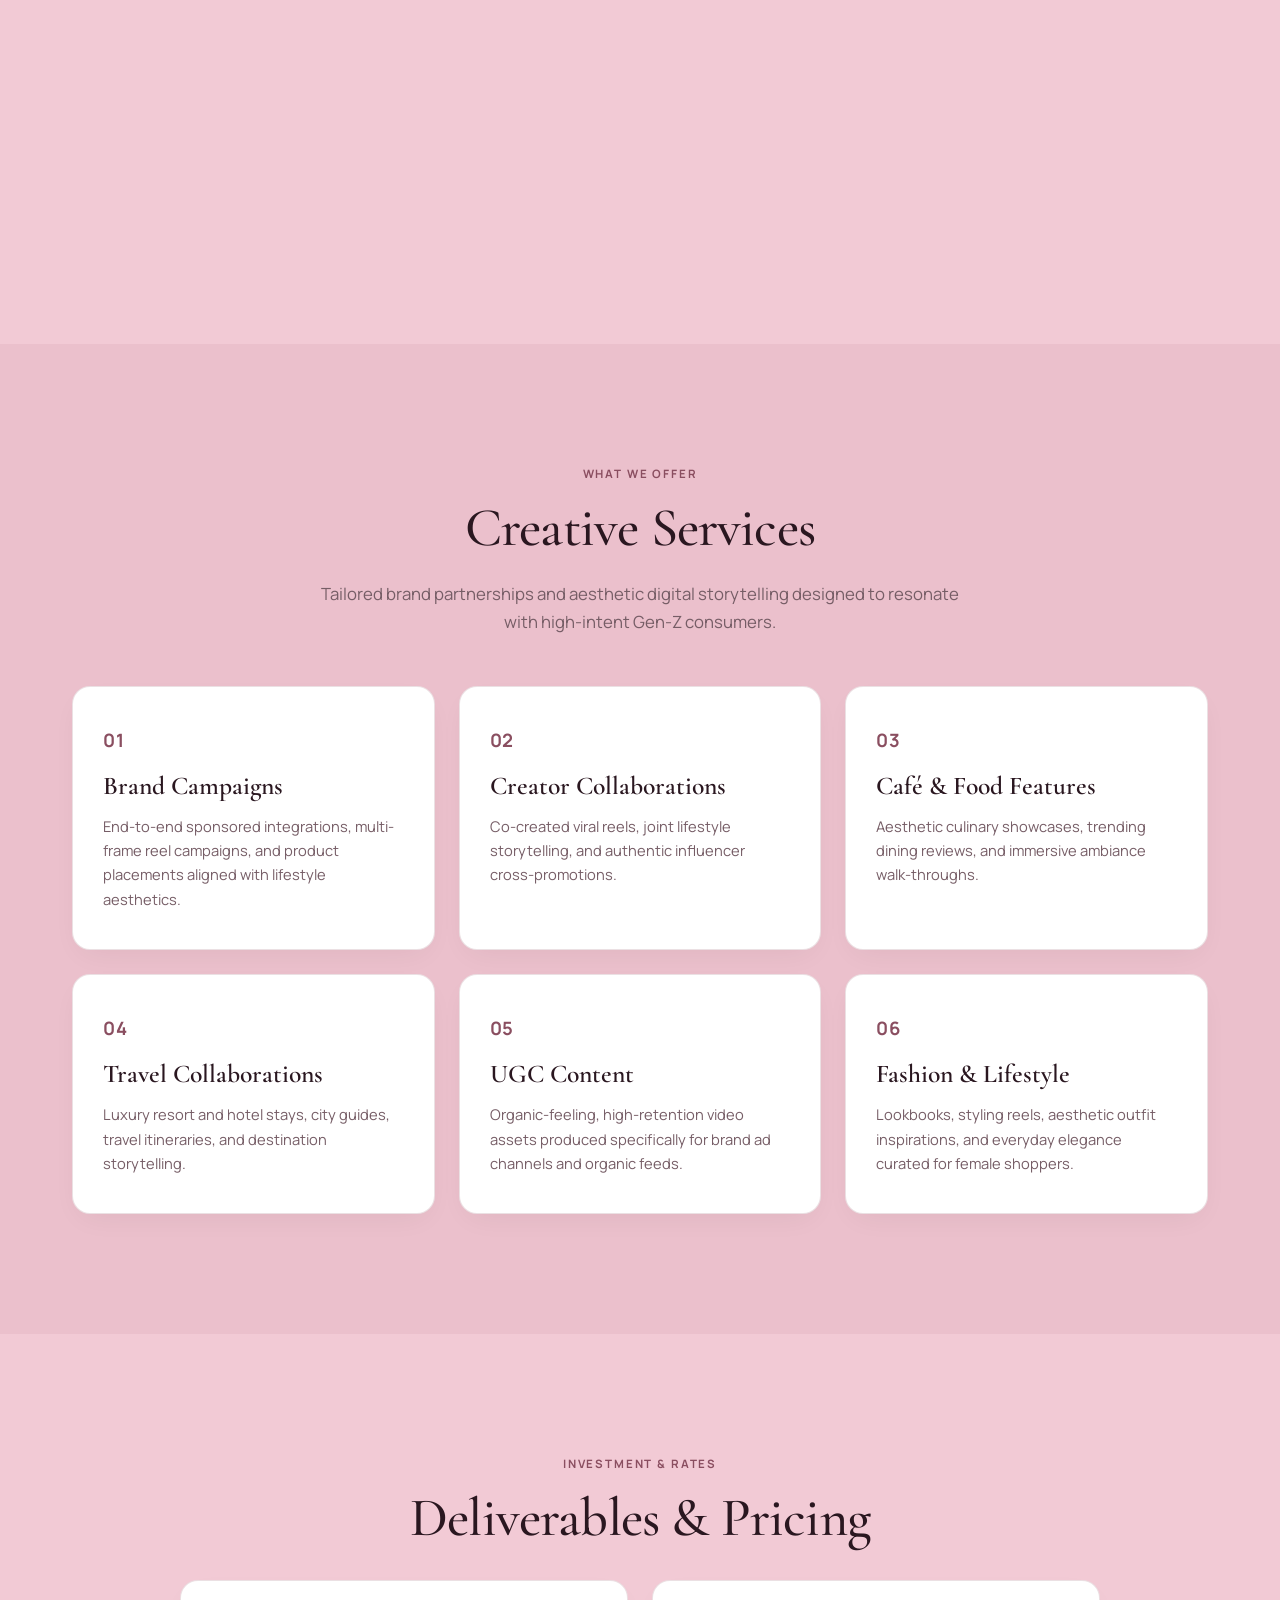
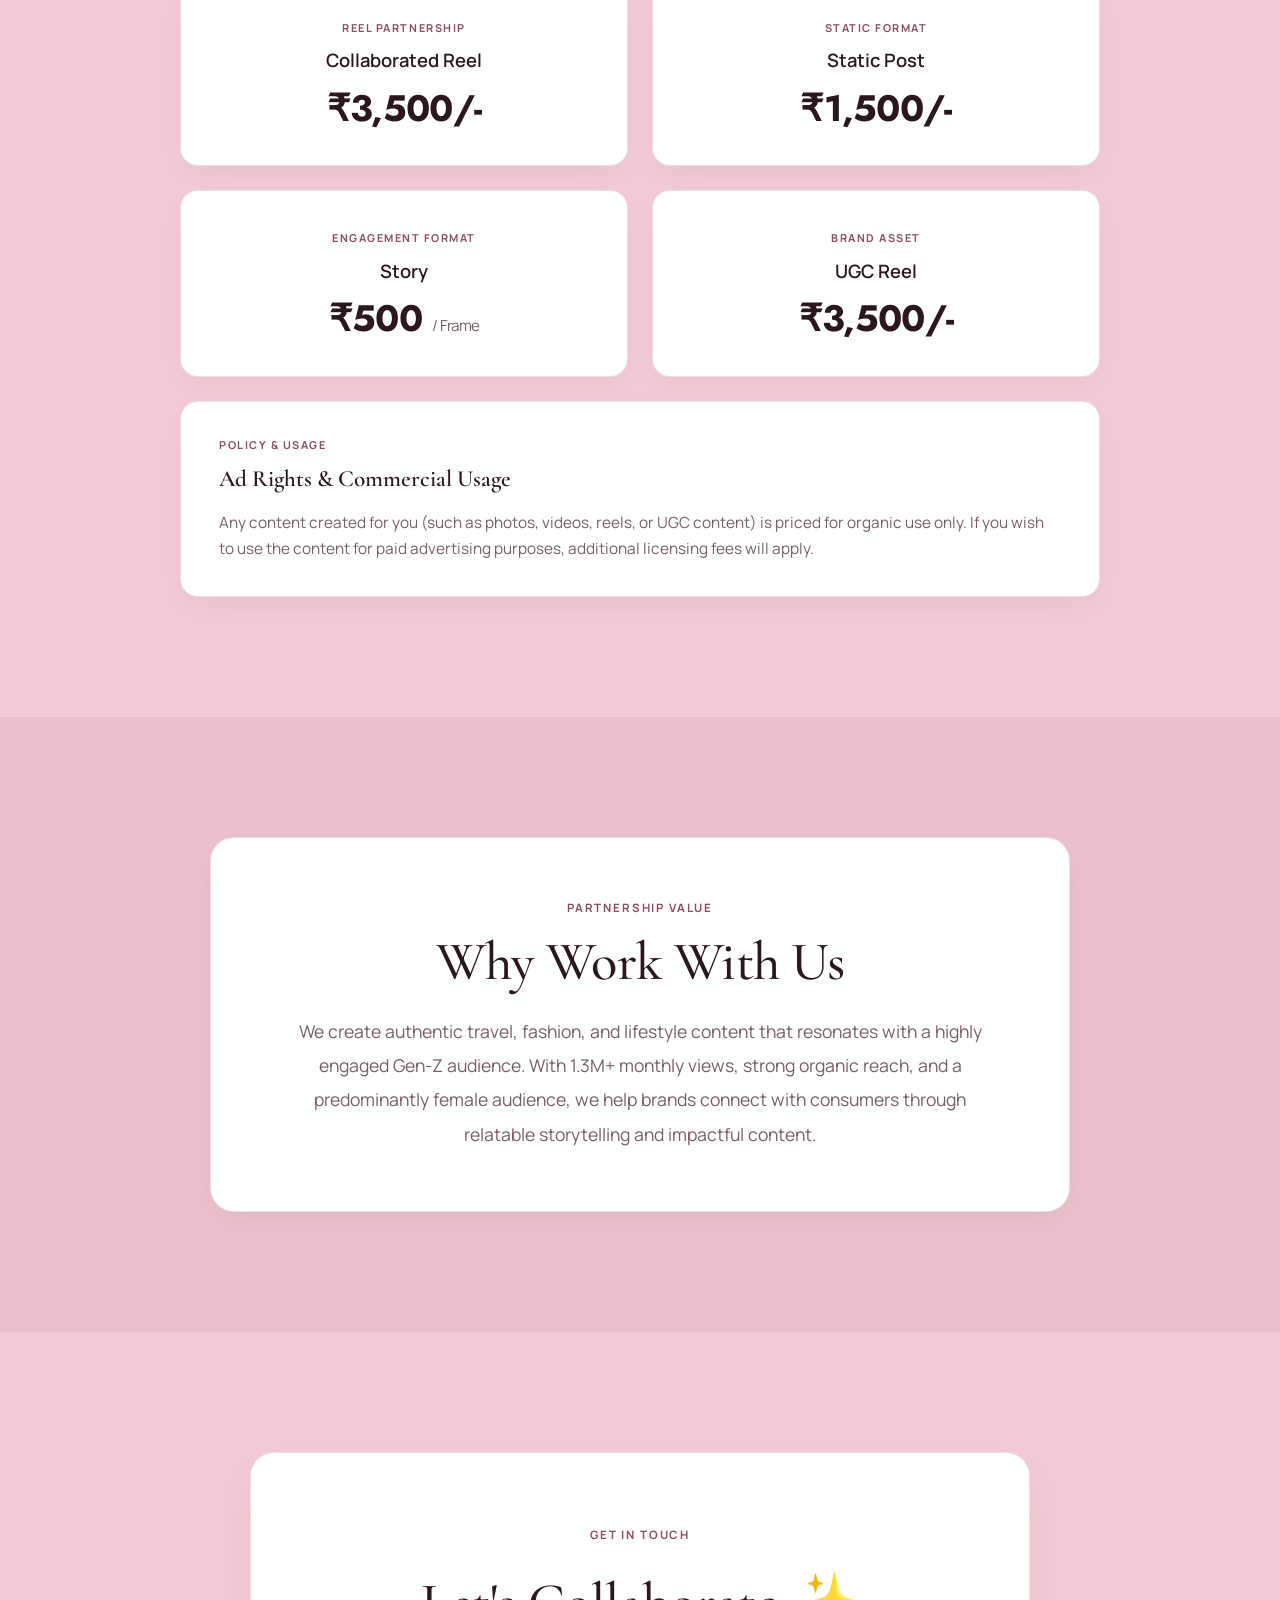
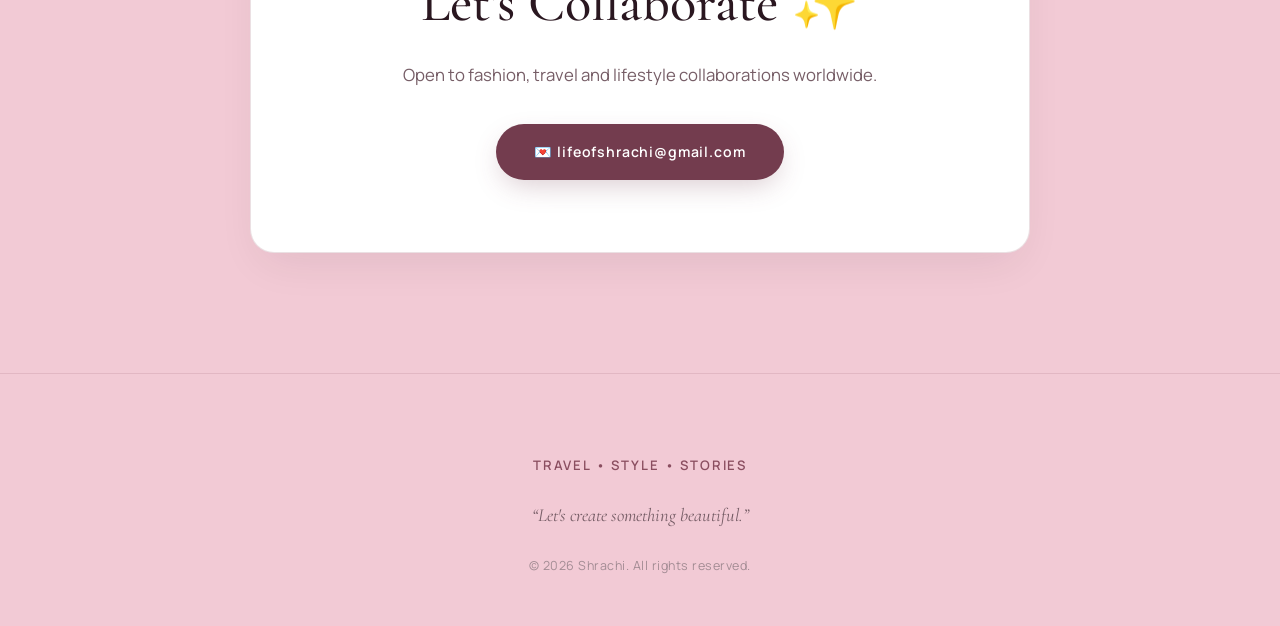
==== commit 55858e18: "style: update nav logo text to lifeofshrachi" ====
--- a/index.html
+++ b/index.html
@@ -32,7 +32,7 @@
     <!-- STICKY MINIMAL NAVBAR -->
     <header class="site-header" id="siteHeader">
         <div class="nav-container">
-            <a href="#" class="nav-logo">SHRACHI</a>
+            <a href="#" class="nav-logo">lifeofshrachi</a>
 
             <nav class="nav-menu" id="navMenu">
                 <a href="#about" class="nav-link">About</a>
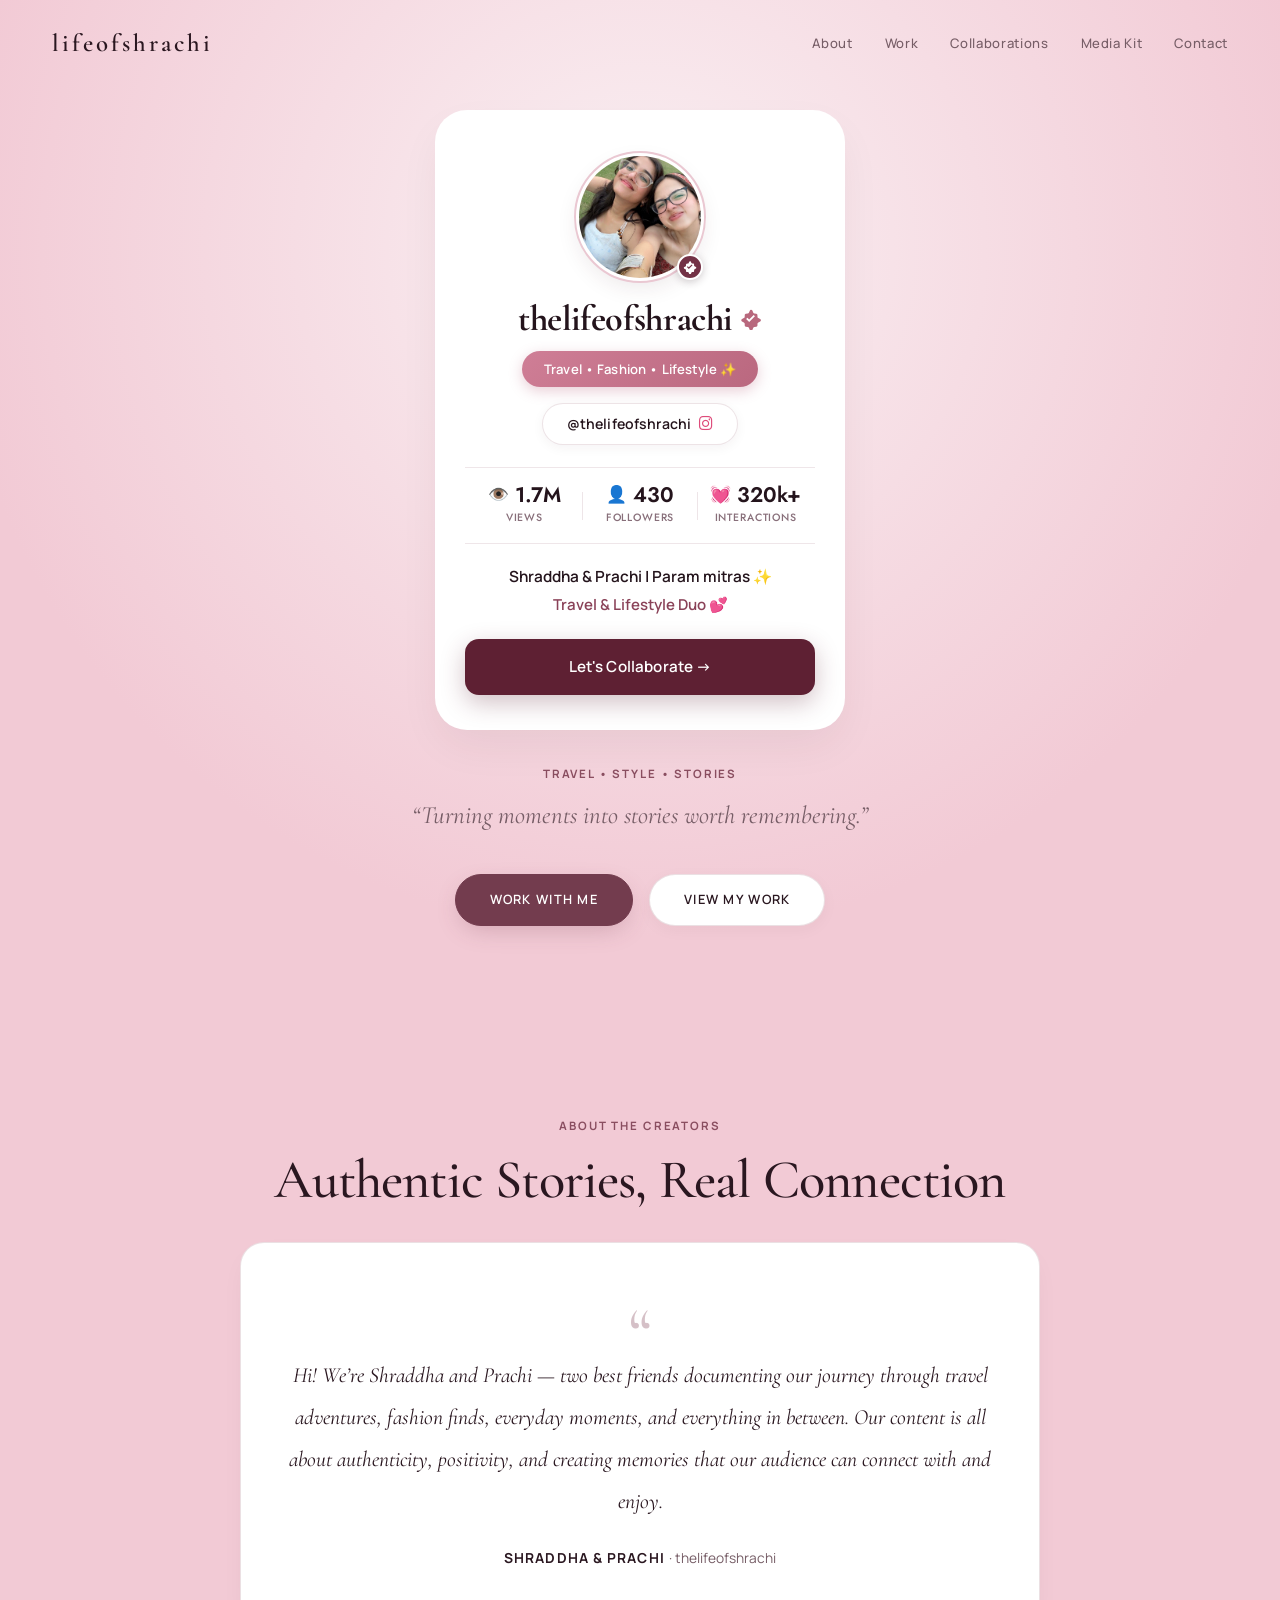
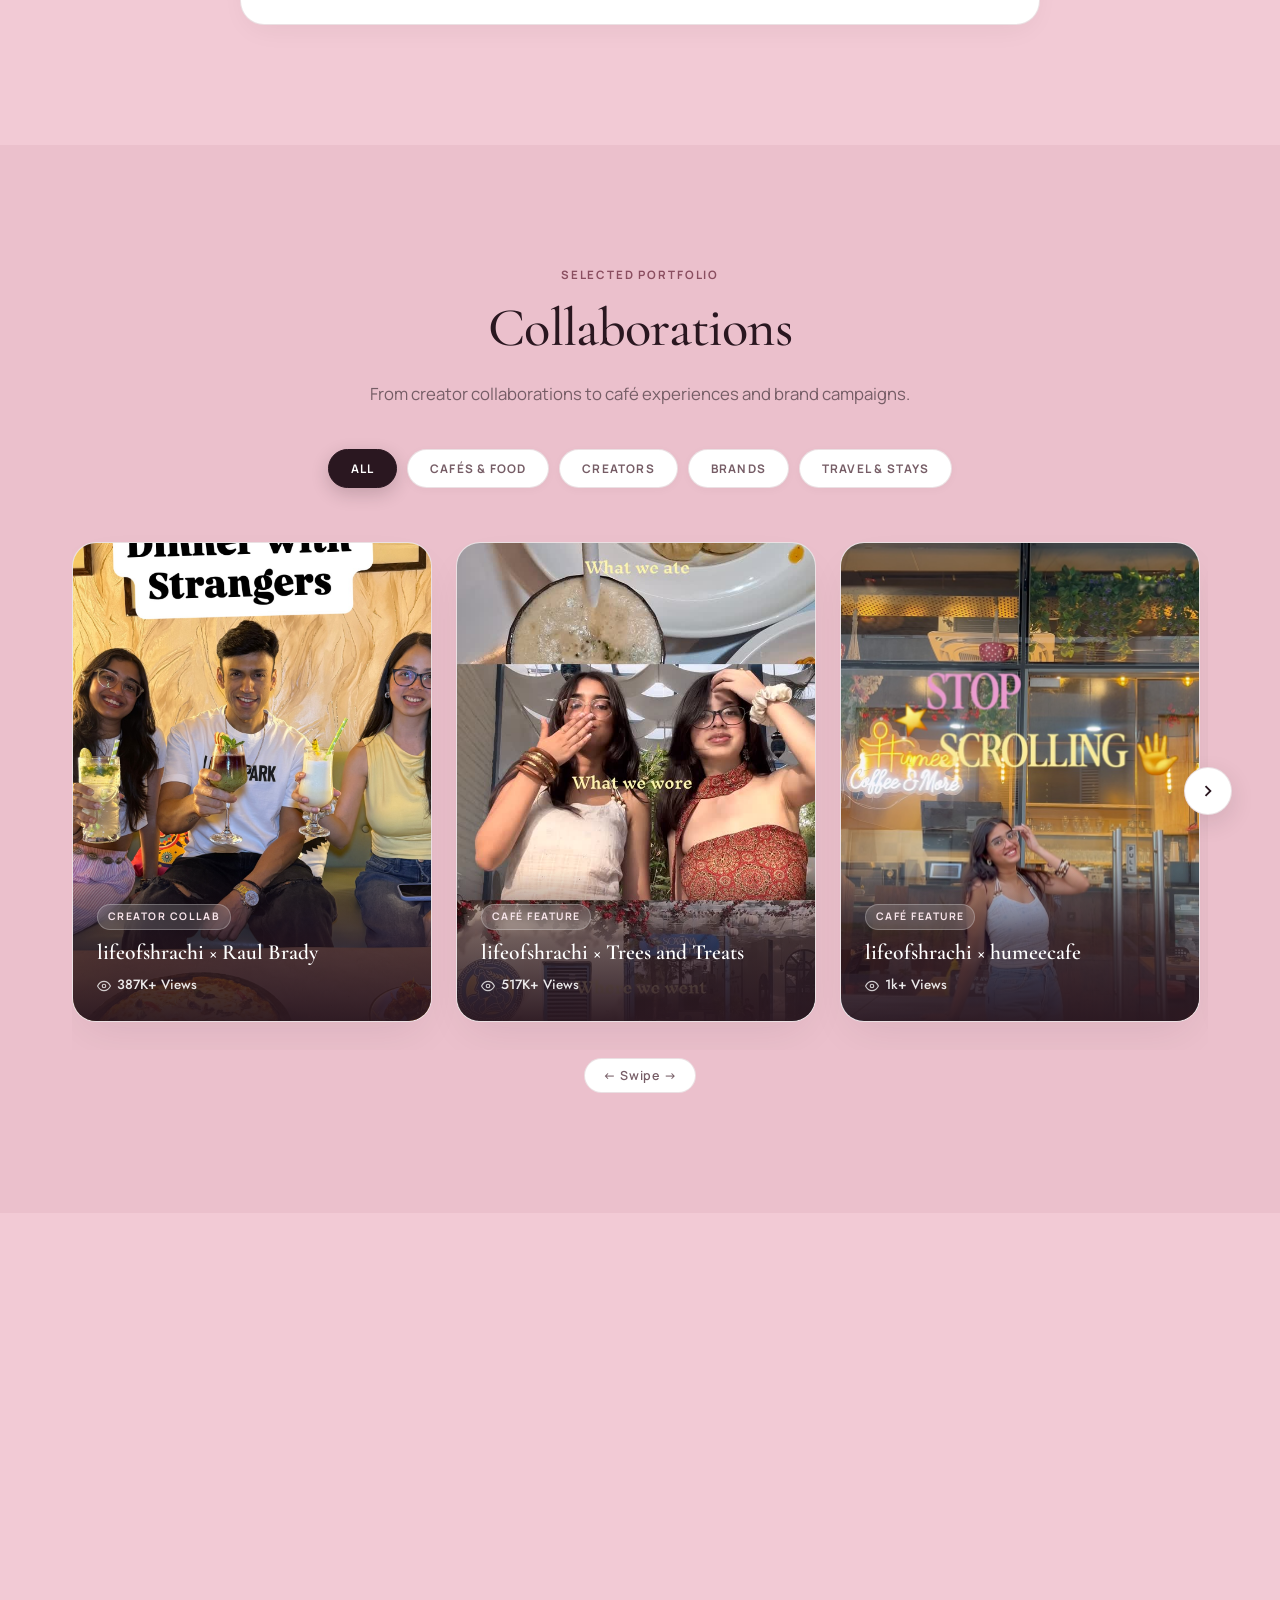
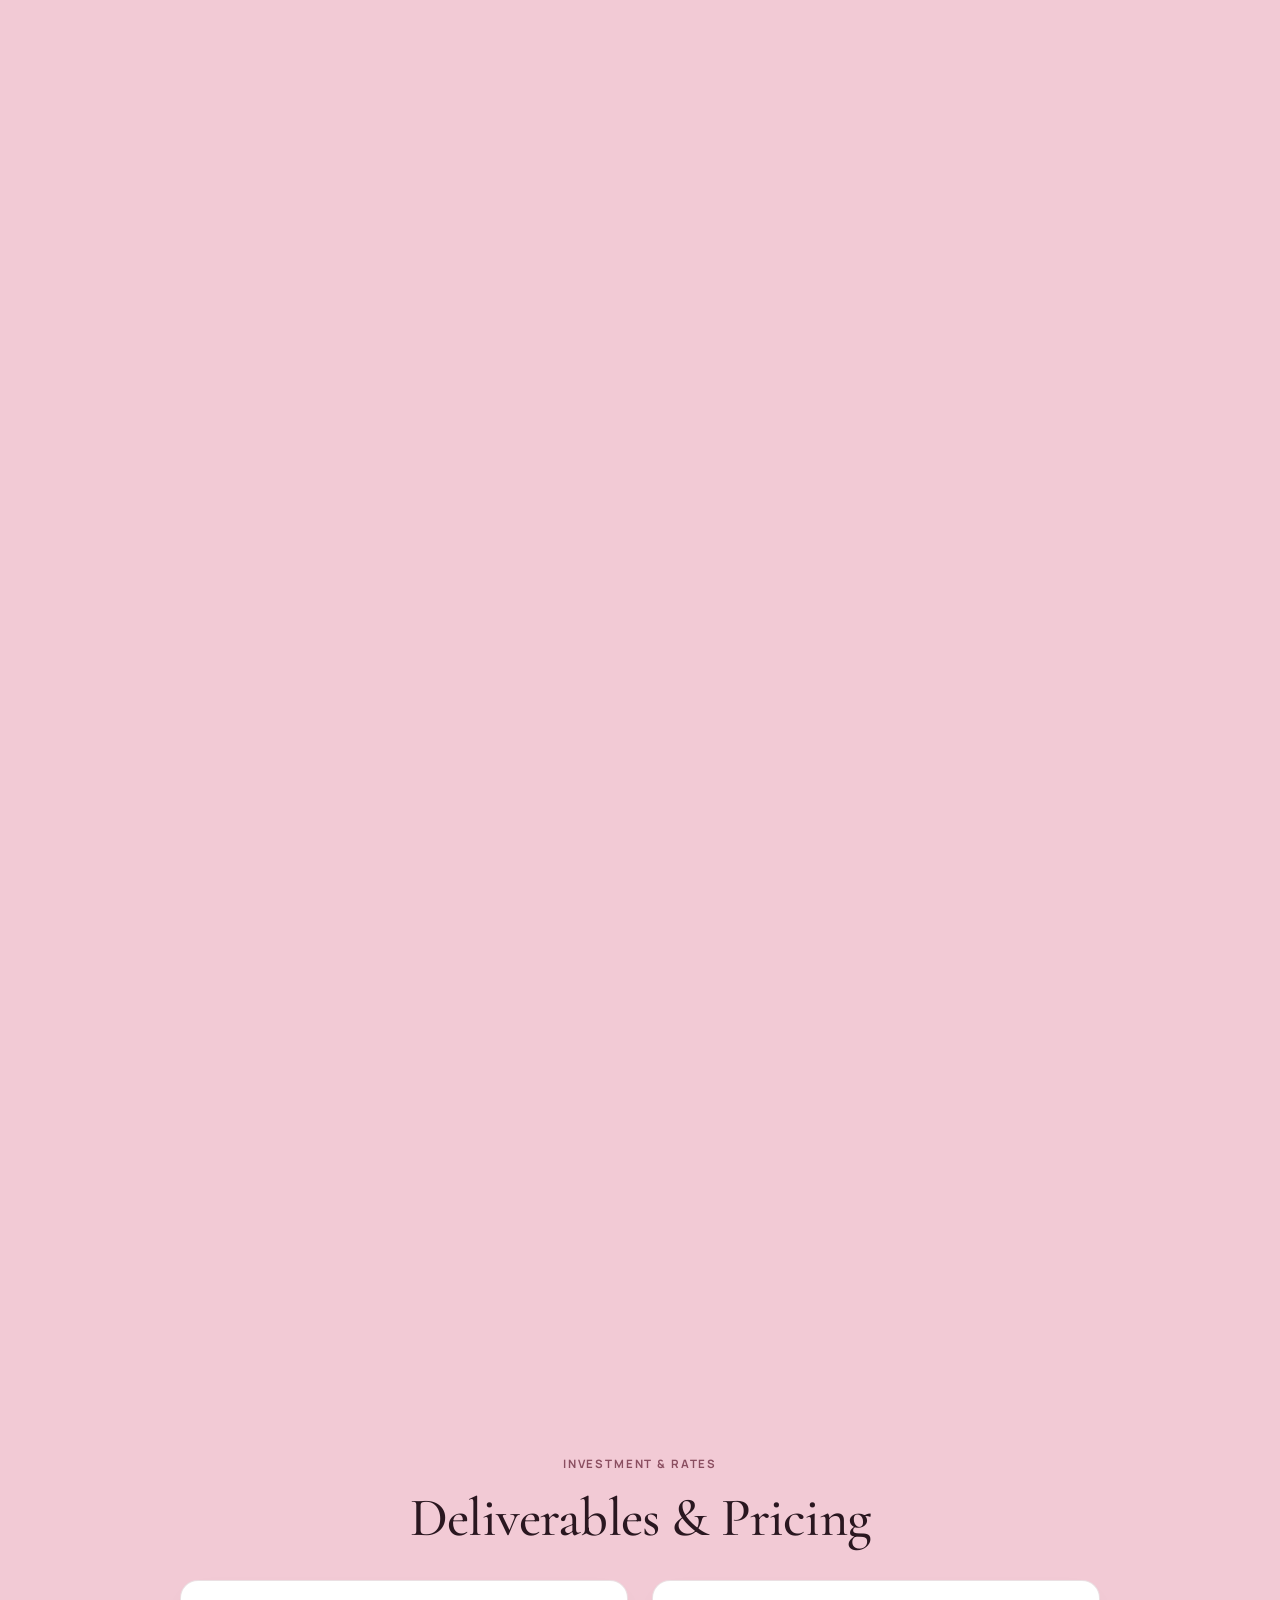
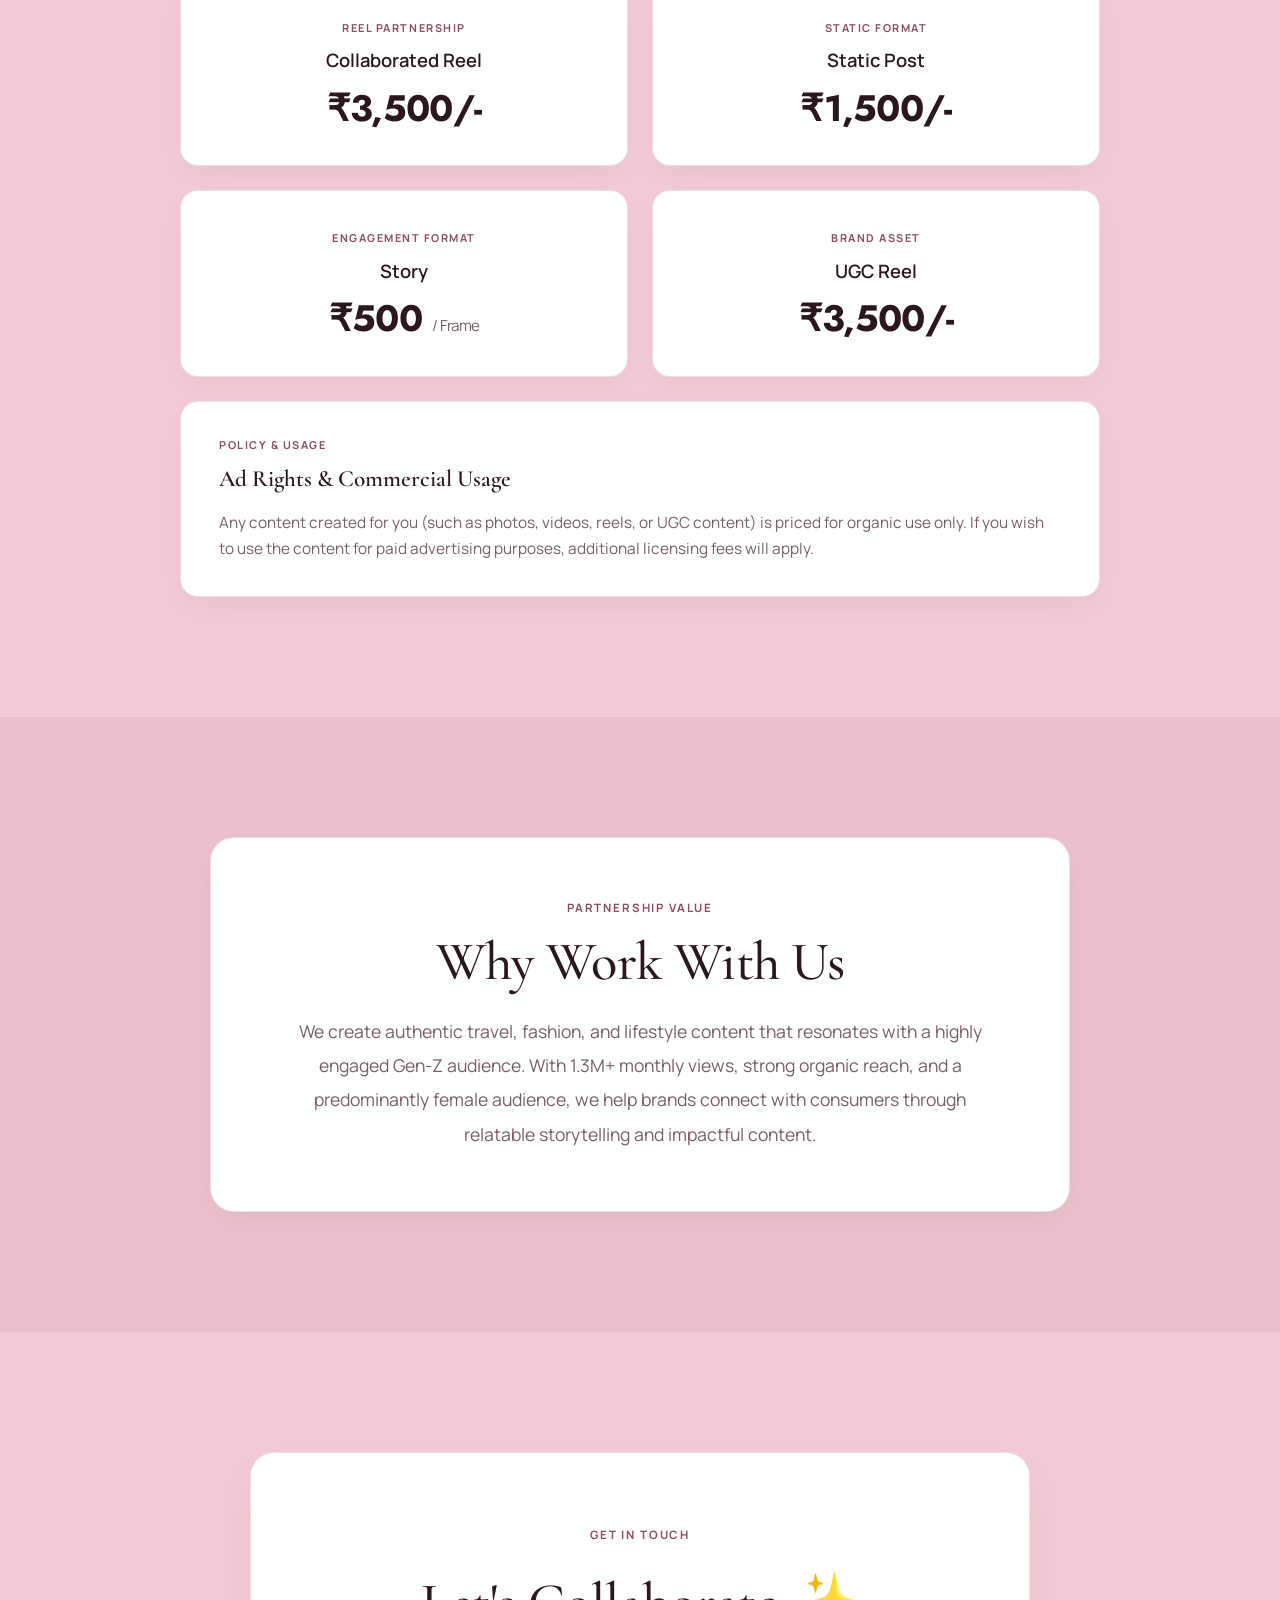
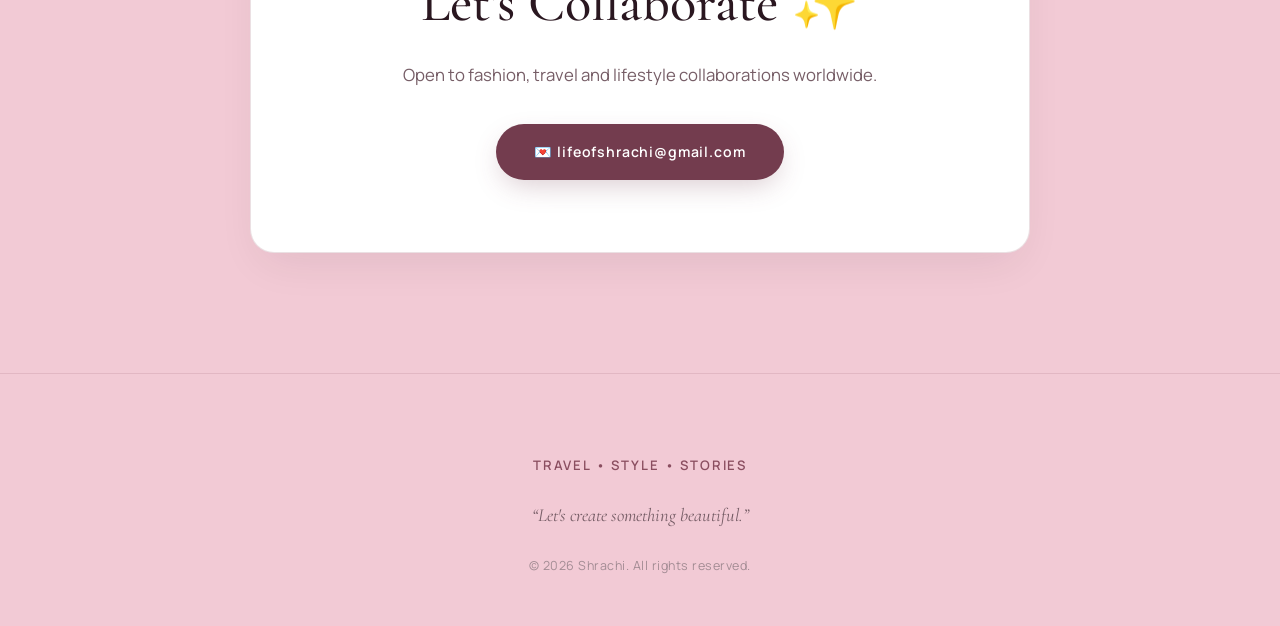
==== commit ac8ed6c3: "chore: update view counts" ====
--- a/index.html
+++ b/index.html
@@ -226,7 +226,7 @@
                                     <path d="M1 12s4-8 11-8 11 8 11 8-4 8-11 8-11-8-11-8z"></path>
                                     <circle cx="12" cy="12" r="3"></circle>
                                 </svg>
-                                <span>501K+ Views</span>
+                                <span>517K+ Views</span>
                             </p>
                         </div>
                     </a>
@@ -249,7 +249,7 @@
                                     <path d="M1 12s4-8 11-8 11 8 11 8-4 8-11 8-11-8-11-8z"></path>
                                     <circle cx="12" cy="12" r="3"></circle>
                                 </svg>
-                                <span>1K+ Views</span>
+                                <span>1k+ Views</span>
                             </p>
                         </div>
                     </a>
@@ -272,7 +272,7 @@
                                     <path d="M1 12s4-8 11-8 11 8 11 8-4 8-11 8-11-8-11-8z"></path>
                                     <circle cx="12" cy="12" r="3"></circle>
                                 </svg>
-                                <span>1K+ Views</span>
+                                <span>1k+ Views</span>
                             </p>
                         </div>
                     </a>
@@ -295,7 +295,7 @@
                                     <path d="M1 12s4-8 11-8 11 8 11 8-4 8-11 8-11-8-11-8z"></path>
                                     <circle cx="12" cy="12" r="3"></circle>
                                 </svg>
-                                <span>1K+ Views</span>
+                                <span>2.4k+ Views</span>
                             </p>
                         </div>
                     </a>
@@ -318,7 +318,7 @@
                                     <path d="M1 12s4-8 11-8 11 8 11 8-4 8-11 8-11-8-11-8z"></path>
                                     <circle cx="12" cy="12" r="3"></circle>
                                 </svg>
-                                <span>2.4K+ Views</span>
+                                <span>2.5K+ Views</span>
                             </p>
                         </div>
                     </a>
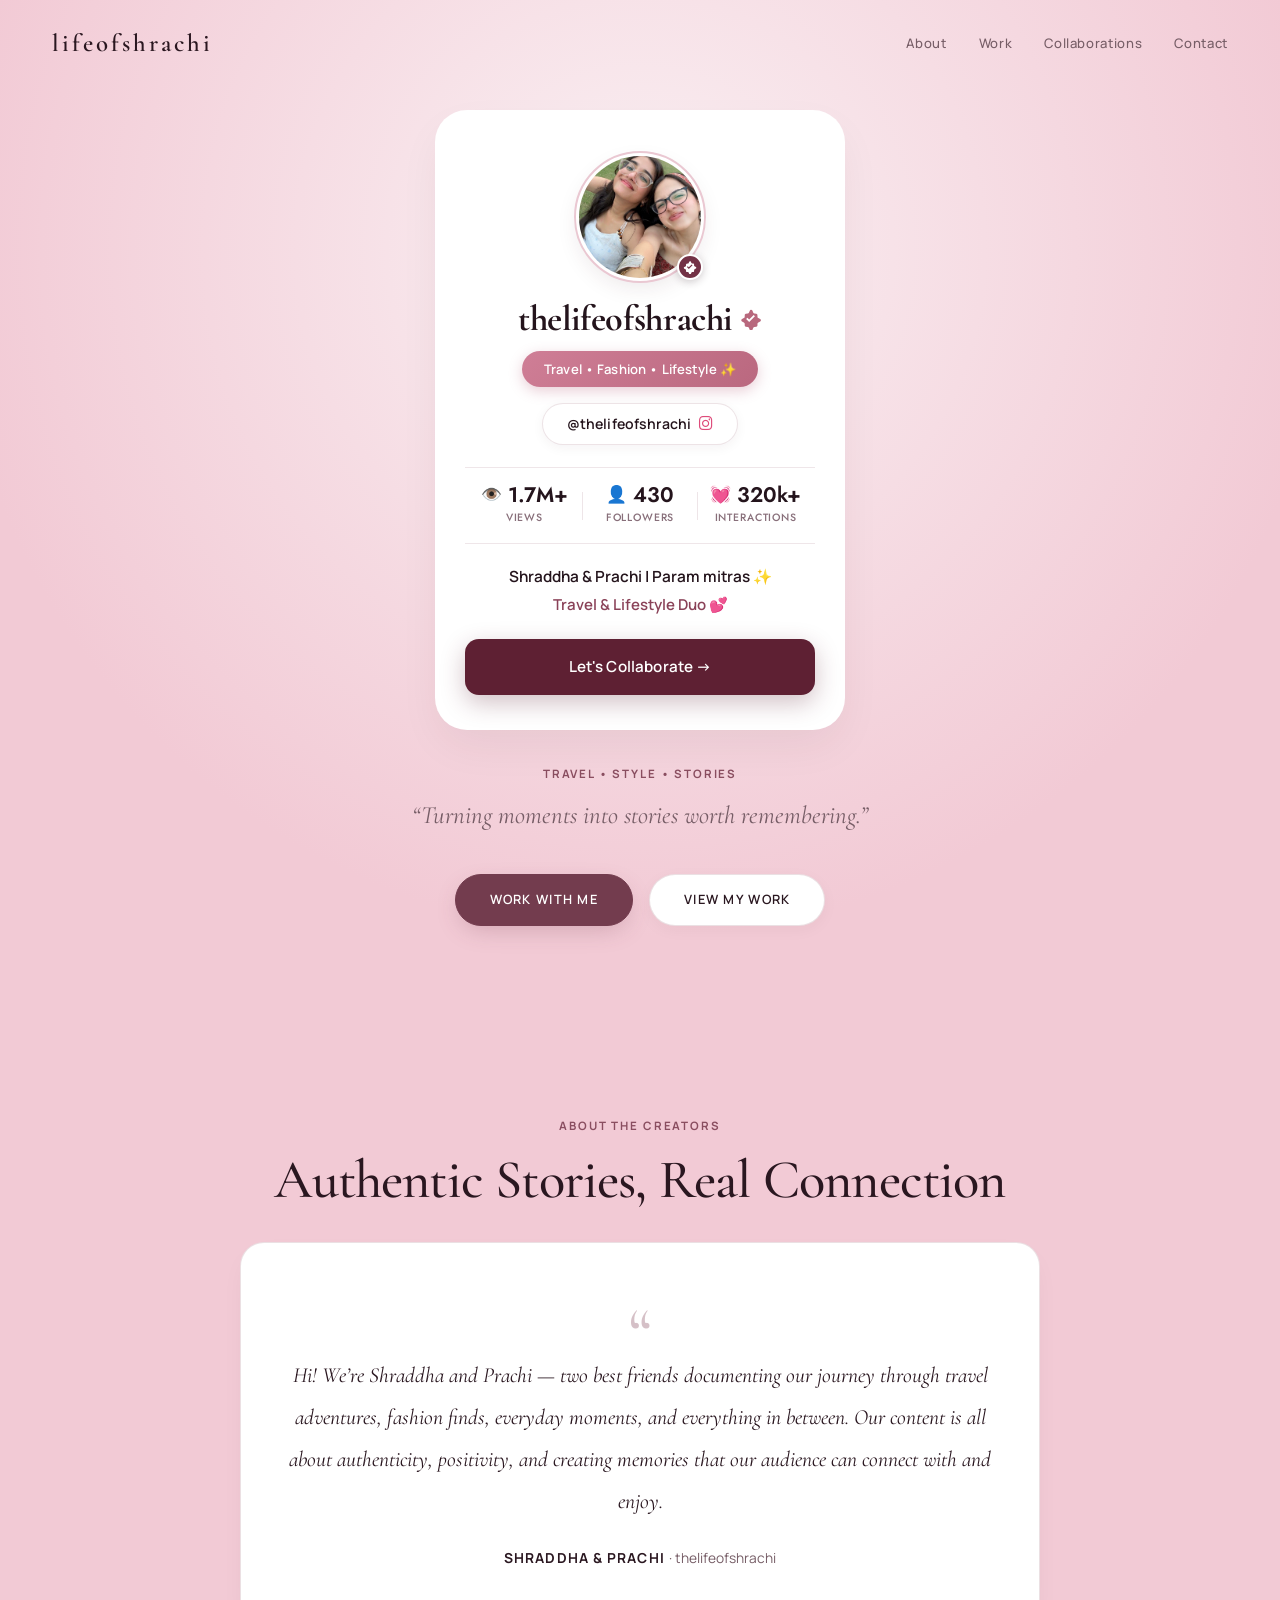
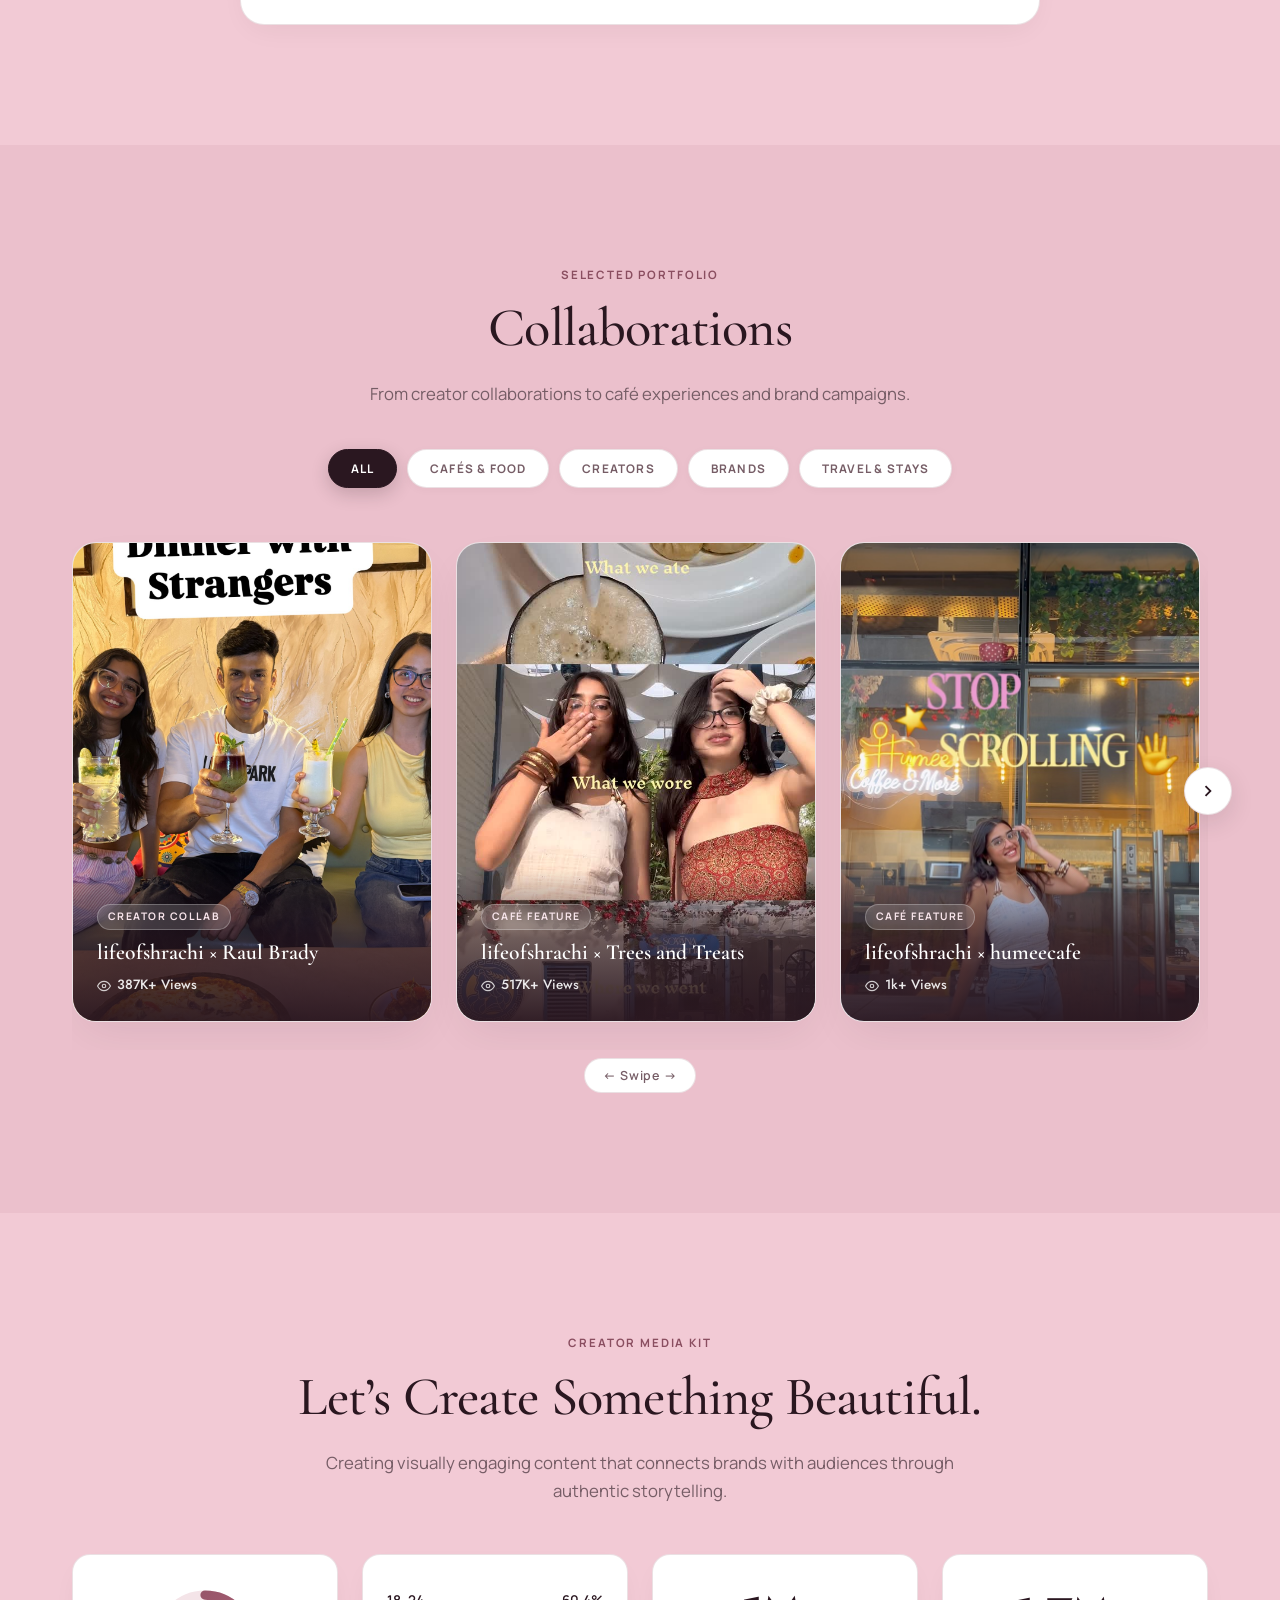
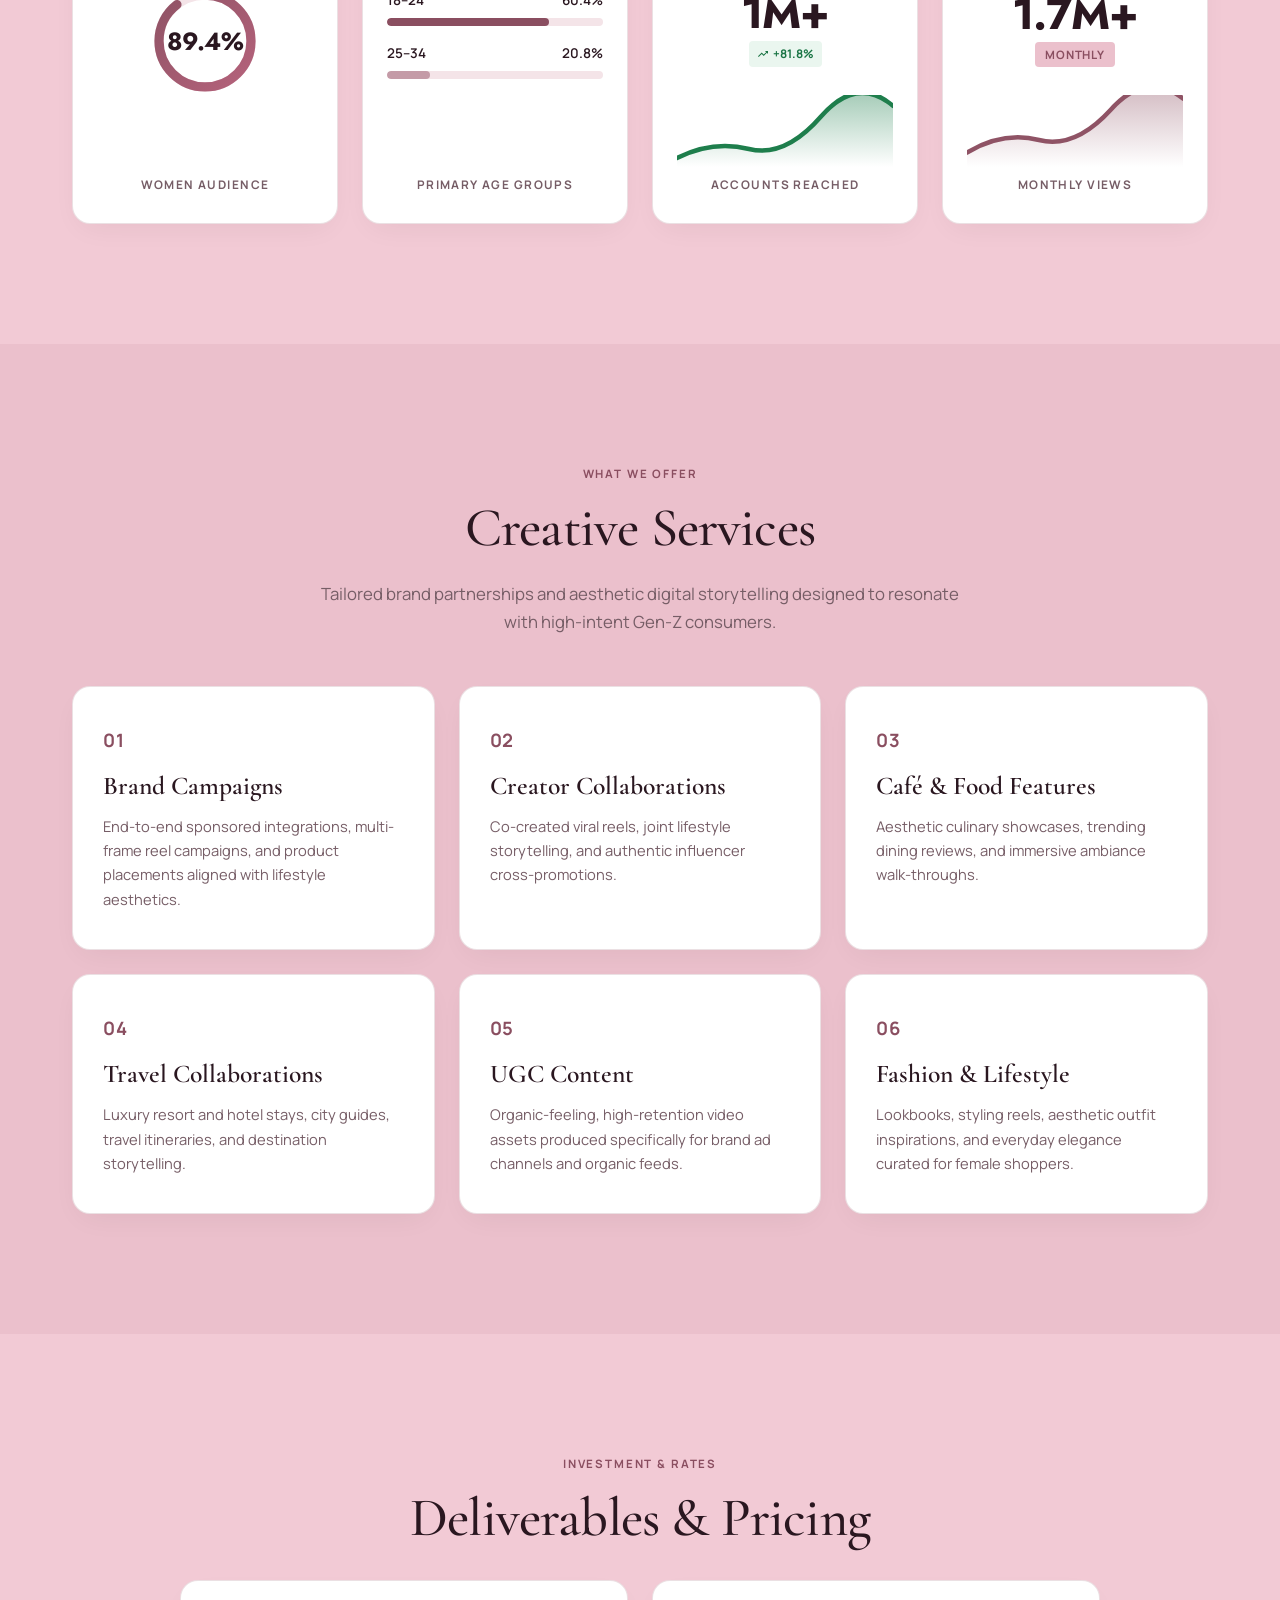
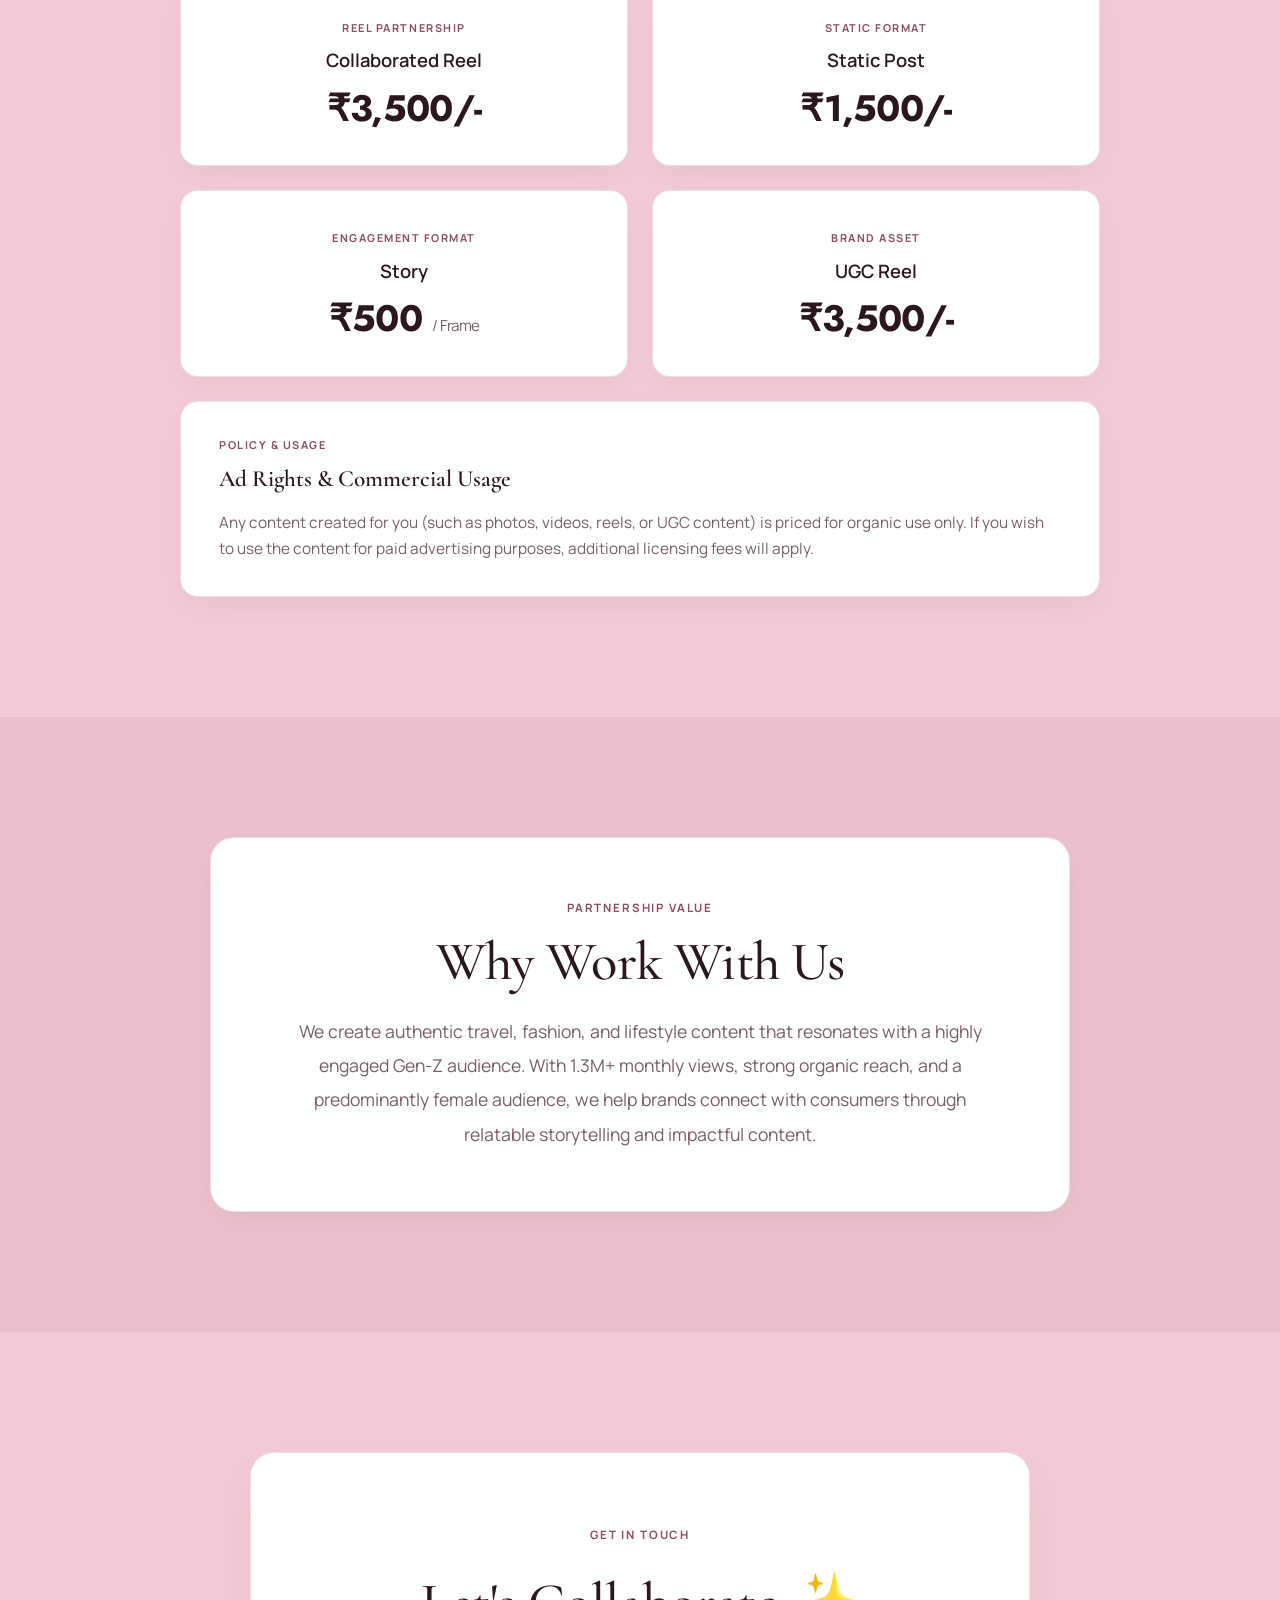
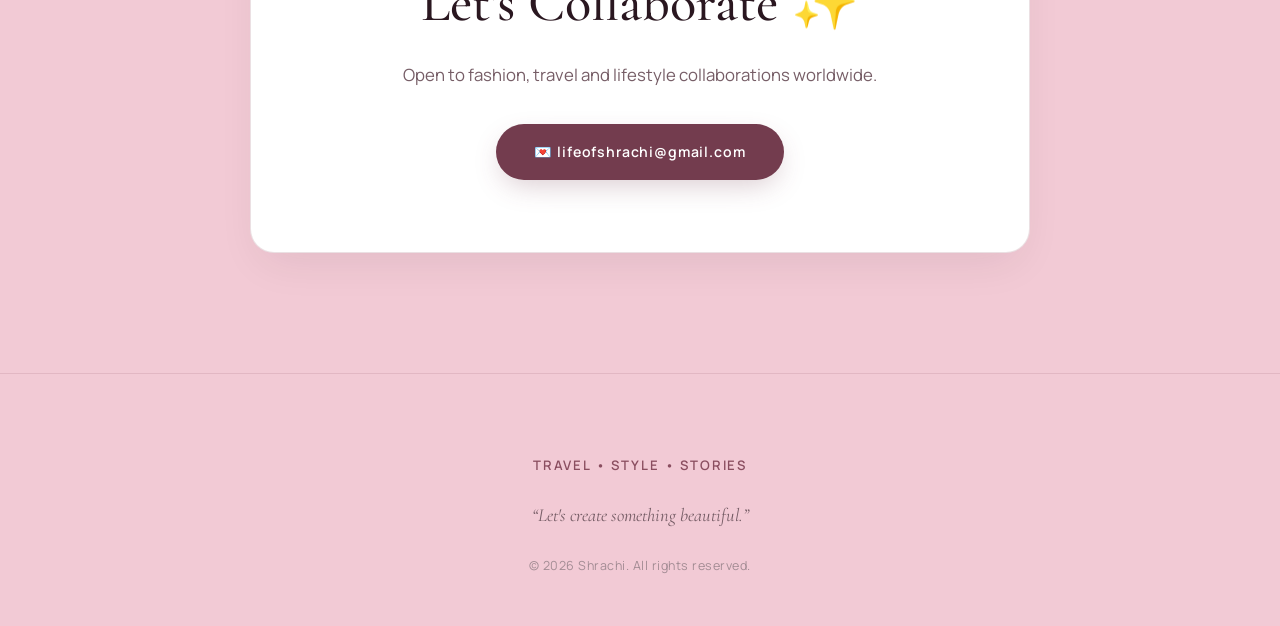
==== commit e4dfa760: "chore: remove media kit nav link and update view count" ====
--- a/index.html
+++ b/index.html
@@ -38,7 +38,6 @@
                 <a href="#about" class="nav-link">About</a>
                 <a href="#collaborations" class="nav-link">Work</a>
                 <a href="#collaborations" class="nav-link">Collaborations</a>
-                <a href="#media-kit" class="nav-link">Media Kit</a>
                 <a href="#contact" class="nav-link">Contact</a>
             </nav>
 
@@ -94,7 +93,7 @@
                         <div class="quick-stat">
                             <div class="stat-num-row">
                                 <span class="stat-icon">👁️</span>
-                                <span class="stat-num">1.7M</span>
+                                <span class="stat-num">1.7M+</span>
                             </div>
                             <span class="stat-lbl">VIEWS</span>
                         </div>
